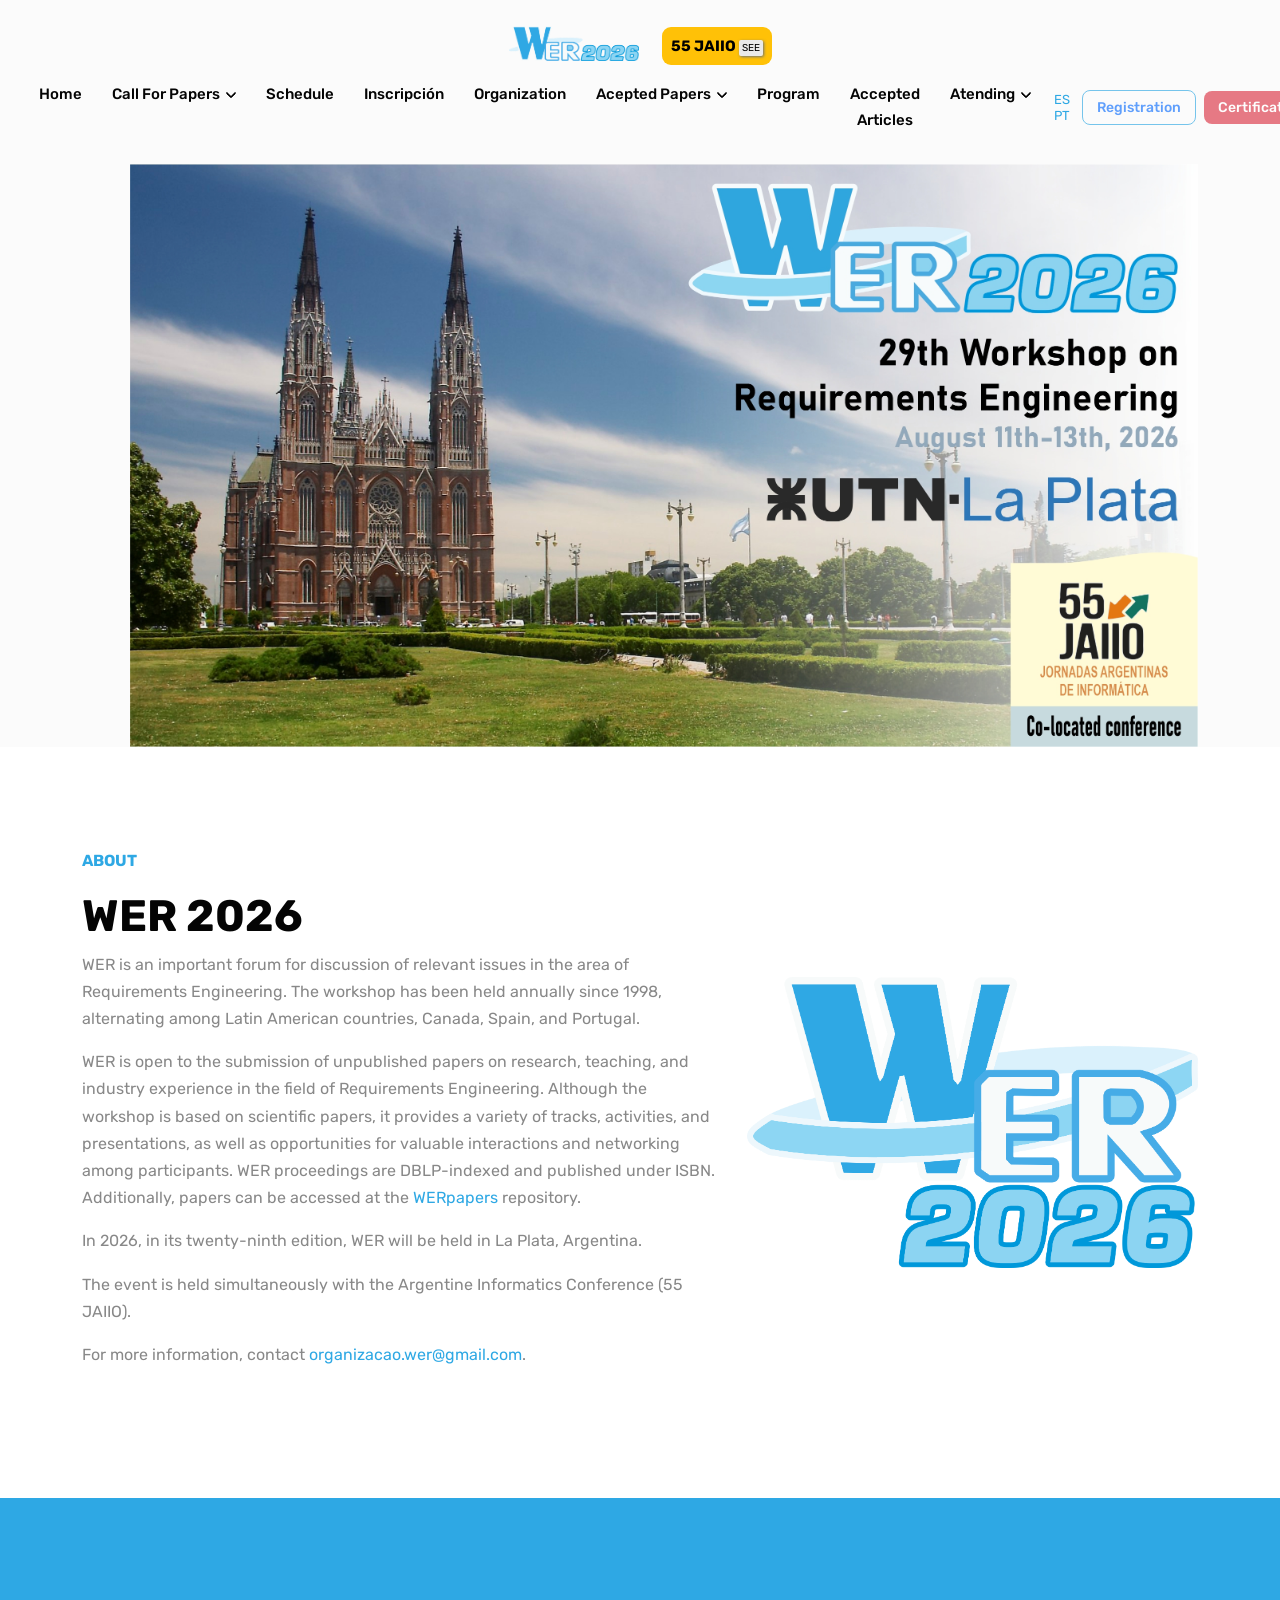
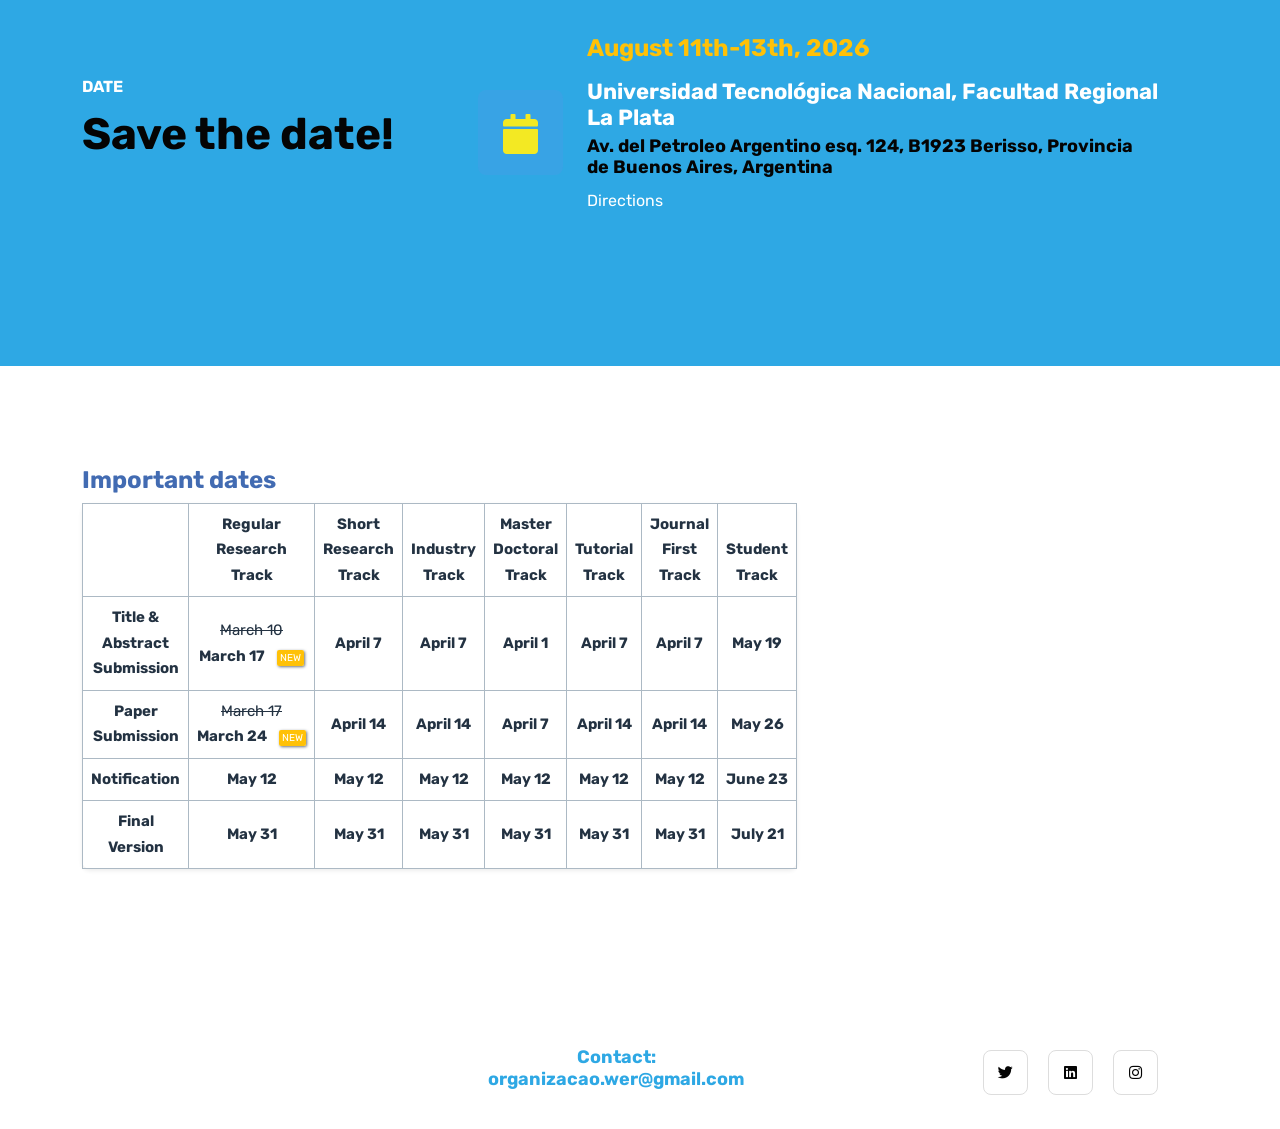
==== en/index.html @ 97e33aa3 "inicial" ====
<!DOCTYPE html>

<html lang="en">

<head>
  <meta charset="utf-8">
  <title>WER 2026 - Home</title>
  <meta name="viewport" content="width=device-width, initial-scale=1, maximum-scale=5">
  <meta name="description" content="Workshop on Requirements Engineering">
  <meta name="author" content="Themefisher">
  <link rel="shortcut icon" href="../images/wer/wer.png" type="image/x-icon">
  <link rel="icon" href="../images/wer/wer.png" type="image/x-icon">
  <meta name="google-site-verification" content="i-1b7eYSiYSvjZGvm-wlaceYNkWP6E6uVuHiqd5Hs4w"/>
  <meta name="google-site-verification" content="ogVzD0Gi9HVSVbUqjswqNiLDRD1t7KJ9L8RUyo-jdO0"/>
  <!-- theme meta -->
  <meta name="theme-name" content="wallet"/>

  <!-- # Google Fonts -->
  <link rel="preconnect" href="https://fonts.googleapis.com">
  <link rel="preconnect" href="https://fonts.gstatic.com" crossorigin>
  <link href="https://fonts.googleapis.com/css2?family=Rubik:wght@400;500;700&display=swap" rel="stylesheet">

  <!-- # CSS Plugins -->
  <link rel="stylesheet" href="../plugins/slick/slick.css">
  <link rel="stylesheet" href="../plugins/font-awesome/fontawesome.min.css">
  <link rel="stylesheet" href="../plugins/font-awesome/brands.css">
  <link rel="stylesheet" href="../plugins/font-awesome/solid.css">

  <!-- # Main Style Sheet -->
  <link rel="stylesheet" href="../css/style.css">

  <script src="https://code.jquery.com/jquery-1.10.2.js"></script>
</head>

<body>
  <!-- Navigation -->
  <header class="navigation bg-tertiary">
    <div id="navbar"></div>

    <script>
      $(function(){
        $('#navbar').load('navbar.html')
      })

      document.getElementById('change-lang').innerHTML = 'Chau'
    </script>
  </header>
  <!-- /Navigation -->


<section class="bg-tertiary position-relative overflow-hidden">
  <div class="container">
    <div class="row align-items-center justify-content-center">
      <!-- <div class="col-lg-4 mb-5 mb-lg-0">
        <div class="block text-center text-lg-start pe-0 pe-xl-5">
          <h1 class="mb-4">Workshop on Requirements Engineering</h1>
        </div>
      </div> -->
      <div class="col-lg-12">
        <div class="ps-lg-5 text-center">
        <img loading="lazy" decoding="async" src="../images/wer/banner-en.jpg" alt="banner image" class="w-120">
        </div>
      </div>
    </div>
  </div>
</section>


<section class="about-section section-sm position-relative overflow-hidden">
  <div class="container">
    <div class="row align-items-center">
      <div class="col-lg-7">
        <div class="section-title">
          <p class="text-primary text-uppercase fw-bold mb-3">About</p>
          <h1>WER 2026</h1>
          <p>WER is an important forum for discussion of relevant issues in the area of Requirements Engineering. The workshop has been held annually since 1998, alternating among Latin American countries, Canada, Spain, and Portugal.</p>

          <p>WER is open to the submission of unpublished papers on research, teaching, and industry experience in the field of Requirements Engineering. Although the workshop is based on scientific papers, it provides a variety of tracks, activities, and presentations, as well as opportunities for valuable interactions and networking among participants. WER proceedings are DBLP-indexed and published under ISBN. Additionally, papers can be accessed at the <a class="text-primary" href="https://werpapers.dimap.ufrn.br/">WERpapers</a> repository.</p>

          <p>In 2026, in its twenty-ninth edition, WER will be held in La Plata, Argentina. </p>
          <p>The event is held simultaneously with the Argentine Informatics Conference (55 JAIIO). </p>
          <p>For more information, contact <a class="text-primary" href="mailto:organizacao.wer@gmail.com">organizacao.wer@gmail.com</a>. </p>
        </div>
      </div>
      <div class="col-lg-5 text-center text-lg-end">
        <img loading="lazy" decoding="async" src="../images/wer/logoWER_conAnio_vertical.png" alt="WER 2026" class="img-fluid">
      </div>
    </div>
  </div>
</section>

<section class="section bg-primary">
  <div class="container ">
    <div class="row align-items-center justify-content-between">
      <div class="col-lg-4">
        <div class="section-title">
          <p class="text-white text-uppercase bs-warning fw-bold mb-2">Date</p>
          <h1 class="bs-pink">Save the date!</h1>
          <div class="content mb-0 mt-3">
          </div>
        </div>
      </div>
      <div class="col-lg-8">
        <div class="difference-of-us-item p-2 rounded mr-1 me-lg-4">
          <div class="d-block d-sm-flex align-items-center m-2">
            <!-- icono calendario -->
            <div class="icon me-4 mb-4 mb-sm-0"> <i class="fas fa-sharp fa-calendar mt-4" style="font-size:40px; color: rgb(243, 233, 35);"></i>
            </div>
            <!-- /icono calendario -->
            <div class="block">
              <h3 class="mb-3 text-warning">August 11th-13th, 2026</h3>
              <h4 class="mb-1 text-white">Universidad Tecnológica Nacional, Facultad Regional La Plata</h4>
              <h5>Av. del Petroleo Argentino esq. 124, B1923 Berisso, Provincia de Buenos Aires, Argentina</h5>
              <p><a class="text-white" href="https://www.frlp.utn.edu.ar/como-llegar" target="_blank">Directions</a></p>
            </div>
          </div>
        </div>
      </div>
    </div>
  </div>
</section>
<section class="about-section section-sm position-relative overflow-hidden">
  <div class="container">
    <div class="row align-items-center justify-content-between">
      <div class="col-lg-7">
        <div class="section-title">
          <h3 class="text-success align-items-center">Important dates</h3>

            <table class="table table-bordered text-center align-middle bg-white text-dark shadow-sm rounded" style="table-layout:auto;">
              <thead id="tabla-head"></thead>
              <tbody id="tabla-body"></tbody>
            </table>

            <script src="../js/generarTablaGenerico.js" defer></script>
          </div>
       </div>
    </div>
  </div>
</section>

<!-- footer -->
  <div id="footer"></div>
    <script>
      $(function(){
        $('#footer').load('footer.html')
      })
    </script>
<!-- footer -->


<!-- # JS Plugins -->
<script src="../plugins/jquery/jquery.min.js"></script>
<script src="../plugins/bootstrap/bootstrap.min.js"></script>
<script src="../plugins/slick/slick.min.js"></script>
<script src="../plugins/scrollmenu/scrollmenu.min.js"></script>

<!-- Main Script -->
<script src="../js/script.js"></script>

</body>

</html>
---- plugins/font-awesome/brands.css ----
@font-face {
  font-family: "Font Awesome 5 Brands";
  font-style: normal;
  font-weight: 400;
  font-display: block;
  src: url(https://cdnjs.cloudflare.com/ajax/libs/font-awesome/5.15.3/webfonts/fa-brands-400.eot);
  src: url(https://cdnjs.cloudflare.com/ajax/libs/font-awesome/5.15.3/webfonts/fa-brands-400.eot?#iefix) format("embedded-opentype"), url(https://cdnjs.cloudflare.com/ajax/libs/font-awesome/5.15.3/webfonts/fa-brands-400.woff2) format("woff2"), url(https://cdnjs.cloudflare.com/ajax/libs/font-awesome/5.15.3/webfonts/fa-brands-400.woff) format("woff"), url(https://cdnjs.cloudflare.com/ajax/libs/font-awesome/5.15.3/webfonts/fa-brands-400.ttf) format("truetype"), url(https://cdnjs.cloudflare.com/ajax/libs/font-awesome/5.15.3/webfonts/fa-brands-400.svg#fontawesome) format("svg")
}

.fab {
  font-family: "Font Awesome 5 Brands";
  font-weight: 400
}
---- plugins/font-awesome/solid.css ----
@font-face {
  font-family: "Font Awesome 5 Free";
  font-style: normal;
  font-weight: 900;
  font-display: block;
  src: url(https://cdnjs.cloudflare.com/ajax/libs/font-awesome/5.15.3/webfonts/fa-solid-900.eot);
  src: url(https://cdnjs.cloudflare.com/ajax/libs/font-awesome/5.15.3/webfonts/fa-solid-900.eot?#iefix) format("embedded-opentype"), url(https://cdnjs.cloudflare.com/ajax/libs/font-awesome/5.15.3/webfonts/fa-solid-900.woff2) format("woff2"), url(https://cdnjs.cloudflare.com/ajax/libs/font-awesome/5.15.3/webfonts/fa-solid-900.woff) format("woff"), url(https://cdnjs.cloudflare.com/ajax/libs/font-awesome/5.15.3/webfonts/fa-solid-900.ttf) format("truetype"), url(https://cdnjs.cloudflare.com/ajax/libs/font-awesome/5.15.3/webfonts/fa-solid-900.svg#fontawesome) format("svg")
}

.fa,
.fas {
  font-family: "Font Awesome 5 Free";
  font-weight: 900
}
---- css/style.css ----
/**
 * WEBSITE: https://themefisher.com
 * TWITTER: https://twitter.com/themefisher
 * FACEBOOK: https://www.facebook.com/themefisher
 * GITHUB: https://github.com/themefisher/
 */

@charset "UTF-8";
/*!
 * Bootstrap v5.0.2 (https://getbootstrap.com/)
 * Copyright 2011-2021 The Bootstrap Authors
 * Copyright 2011-2021 Twitter, Inc.
 * Licensed under MIT (https://github.com/twbs/bootstrap/blob/main/LICENSE)
 */
:root {
  --bs-blue: #0d6efd;
  --bs-indigo: #6610f2;
  --bs-purple: #6f42c1;
  --bs-pink: #d63384;
  --bs-red: #dc3545;
  --bs-orange: #fd7e14;
  --bs-yellow: #ffc107;
  --bs-green: #426bb2;
  --bs-teal: #20c997;
  --bs-cyan: #0dcaf0;
  --bs-white: #fff;
  --bs-gray: #6c757d;
  --bs-gray-dark: #343a40;
  --bs-primary: #0d6efd;
  --bs-secondary: #6c757d;
  --bs-success: #426bb2;
  --bs-info: #0dcaf0;
  --bs-warning: #ffc107;
  --bs-danger: #dc3545;
  --bs-light: #EAEAEA;
  --bs-dark: #233242;
  --bs-font-sans-serif: system-ui, -apple-system, "Segoe UI", Roboto, "Helvetica Neue", Arial, "Noto Sans", "Liberation Sans", sans-serif, "Apple Color Emoji", "Segoe UI Emoji", "Segoe UI Symbol", "Noto Color Emoji";
  --bs-font-monospace: SFMono-Regular, Menlo, Monaco, Consolas, "Liberation Mono", "Courier New", monospace;
  --bs-gradient: linear-gradient(180deg, rgba(255, 255, 255, 0.15), rgba(255, 255, 255, 0));
}

*,
*::before,
*::after {
  box-sizing: border-box;
}

@media (prefers-reduced-motion: no-preference) {
  :root {
    scroll-behavior: smooth;
  }
}
.badge.bg-warning,
.badge.bg-danger{
  color: white;
}
body {
  margin: 0;
  font-family: var(--bs-font-sans-serif);
  font-size: 1rem;
  font-weight: 400;
  line-height: 1.5;
  color: #fff;
  background-color: #fff;
  -webkit-text-size-adjust: 100%;
  -webkit-tap-highlight-color: rgba(0, 0, 0, 0);
}

hr {
  margin: 1rem 0;
  color: inherit;
  background-color: currentColor;
  border: 0;
  opacity: 0.25;
}

hr:not([size]) {
  height: 1px;
}

h6, .h6, h5, .h5, h4, .h4, h3, .h3, h2, .h2, h1, .h1 {
  margin-top: 0;
  margin-bottom: 0.5rem;
  font-weight: 500;
  line-height: 1.2;
}

h1, .h1 {
  font-size: calc(1.375rem + 1.5vw);
}
@media (min-width: 1200px) {
  h1, .h1 {
    font-size: 2.5rem;
  }
}

h2, .h2 {
  font-size: calc(1.325rem + 0.9vw);
}
@media (min-width: 1200px) {
  h2, .h2 {
    font-size: 2rem;
  }
}

h3, .h3 {
  font-size: calc(1.3rem + 0.6vw);
}
@media (min-width: 1200px) {
  h3, .h3 {
    font-size: 1.75rem;
  }
}

h4, .h4 {
  font-size: calc(1.275rem + 0.3vw);
}
@media (min-width: 1200px) {
  h4, .h4 {
    font-size: 1.5rem;
  }
}

h5, .h5 {
  font-size: 1.25rem;
}

h6, .h6 {
  font-size: 1rem;
}

p {
  margin-top: 0;
  margin-bottom: 1rem;
}

abbr[title],
abbr[data-bs-original-title] {
  -webkit-text-decoration: underline dotted;
          text-decoration: underline dotted;
  cursor: help;
  -webkit-text-decoration-skip-ink: none;
          text-decoration-skip-ink: none;
}

address {
  margin-bottom: 1rem;
  font-style: normal;
  line-height: inherit;
}

ol,
ul {
  padding-left: 2rem;
}

ol,
ul,
dl {
  margin-top: 0;
  margin-bottom: 1rem;
}

ol ol,
ul ul,
ol ul,
ul ol {
  margin-bottom: 0;
}

dt {
  font-weight: 700;
}

dd {
  margin-bottom: 0.5rem;
  margin-left: 0;
}

blockquote {
  margin: 0 0 1rem;
}

b,
strong {
  font-weight: bolder;
}

small, .small {
  font-size: 0.875em;
}

mark, .mark {
  padding: 0.2em;
  background-color: #fcf8e3;
}

sub,
sup {
  position: relative;
  font-size: 0.75em;
  line-height: 0;
  vertical-align: baseline;
}

sub {
  bottom: -0.25em;
}

sup {
  top: -0.5em;
}

a {
  color: #0d6efd;
  text-decoration: underline;
}
a:hover {
  color: #0a58ca;
}

a:not([href]):not([class]), a:not([href]):not([class]):hover {
  color: inherit;
  text-decoration: none;
}

pre,
code,
kbd,
samp {
  font-family: var(--bs-font-monospace);
  font-size: 1em;
  direction: ltr /* rtl:ignore */;
  unicode-bidi: bidi-override;
}

pre {
  display: block;
  margin-top: 0;
  margin-bottom: 1rem;
  overflow: auto;
  font-size: 0.875em;
}
pre code {
  font-size: inherit;
  color: inherit;
  word-break: normal;
}

code {
  font-size: 0.875em;
  color: #d63384;
  word-wrap: break-word;
}
a > code {
  color: inherit;
}

kbd {
  padding: 0.2rem 0.4rem;
  font-size: 0.875em;
  color: #fff;
  background-color: #212529;
  border-radius: 0.2rem;
}
kbd kbd {
  padding: 0;
  font-size: 1em;
  font-weight: 700;
}

figure {
  margin: 0 0 1rem;
}

img,
svg {
  vertical-align: middle;
}

table {
  caption-side: bottom;
  border-collapse: collapse;
}

caption {
  padding-top: 0.5rem;
  padding-bottom: 0.5rem;
  color: #6c757d;
  text-align: left;
}

th {
  text-align: inherit;
  text-align: -webkit-match-parent;
}

thead,
tbody,
tfoot,
tr,
td,
th {
  border-color: inherit;
  border-style: solid;
  border-width: 0;
}

label {
  display: inline-block;
}

button {
  border-radius: 0;
}

button:focus:not(:focus-visible) {
  outline: 0;
}

input,
button,
select,
optgroup,
textarea {
  margin: 0;
  font-family: inherit;
  font-size: inherit;
  line-height: inherit;
}

button,
select {
  text-transform: none;
}

[role=button] {
  cursor: pointer;
}

select {
  word-wrap: normal;
}
select:disabled {
  opacity: 1;
}

[list]::-webkit-calendar-picker-indicator {
  display: none;
}

button,
[type=button],
[type=reset],
[type=submit] {
  -webkit-appearance: button;
}
button:not(:disabled),
[type=button]:not(:disabled),
[type=reset]:not(:disabled),
[type=submit]:not(:disabled) {
  cursor: pointer;
}

::-moz-focus-inner {
  padding: 0;
  border-style: none;
}

textarea {
  resize: vertical;
}

fieldset {
  min-width: 0;
  padding: 0;
  margin: 0;
  border: 0;
}

legend {
  float: left;
  width: 100%;
  padding: 0;
  margin-bottom: 0.5rem;
  font-size: calc(1.275rem + 0.3vw);
  line-height: inherit;
}
@media (min-width: 1200px) {
  legend {
    font-size: 1.5rem;
  }
}
legend + * {
  clear: left;
}

::-webkit-datetime-edit-fields-wrapper,
::-webkit-datetime-edit-text,
::-webkit-datetime-edit-minute,
::-webkit-datetime-edit-hour-field,
::-webkit-datetime-edit-day-field,
::-webkit-datetime-edit-month-field,
::-webkit-datetime-edit-year-field {
  padding: 0;
}

::-webkit-inner-spin-button {
  height: auto;
}

[type=search] {
  outline-offset: -2px;
  -webkit-appearance: textfield;
}

/* rtl:raw:
[type="tel"],
[type="url"],
[type="email"],
[type="number"] {
  direction: ltr;
}
*/
::-webkit-search-decoration {
  -webkit-appearance: none;
}

::-webkit-color-swatch-wrapper {
  padding: 0;
}

::-webkit-file-upload-button {
  font: inherit;
}

::file-selector-button {
  font: inherit;
}

::-webkit-file-upload-button {
  font: inherit;
  -webkit-appearance: button;
}

output {
  display: inline-block;
}

iframe {
  border: 0;
}

summary {
  display: list-item;
  cursor: pointer;
}

progress {
  vertical-align: baseline;
}

[hidden] {
  display: none !important;
}

.lead {
  font-size: 1.25rem;
  font-weight: 300;
}

.display-1 {
  font-size: calc(1.625rem + 4.5vw);
  font-weight: 300;
  line-height: 1.2;
}
@media (min-width: 1200px) {
  .display-1 {
    font-size: 5rem;
  }
}

.display-2 {
  font-size: calc(1.575rem + 3.9vw);
  font-weight: 300;
  line-height: 1.2;
}
@media (min-width: 1200px) {
  .display-2 {
    font-size: 4.5rem;
  }
}

.display-3 {
  font-size: calc(1.525rem + 3.3vw);
  font-weight: 300;
  line-height: 1.2;
}
@media (min-width: 1200px) {
  .display-3 {
    font-size: 4rem;
  }
}

.display-4 {
  font-size: calc(1.475rem + 2.7vw);
  font-weight: 300;
  line-height: 1.2;
}
@media (min-width: 1200px) {
  .display-4 {
    font-size: 3.5rem;
  }
}

.display-5 {
  font-size: calc(1.425rem + 2.1vw);
  font-weight: 300;
  line-height: 1.2;
}
@media (min-width: 1200px) {
  .display-5 {
    font-size: 3rem;
  }
}

.display-6 {
  font-size: calc(1.375rem + 1.5vw);
  font-weight: 300;
  line-height: 1.2;
}
@media (min-width: 1200px) {
  .display-6 {
    font-size: 2.5rem;
  }
}

.list-unstyled {
  padding-left: 0;
  list-style: none;
}

.list-inline {
  padding-left: 0;
  list-style: none;
}

.list-inline-item {
  display: inline-block;
}
.list-inline-item:not(:last-child) {
  margin-right: 0.5rem;
}

.initialism {
  font-size: 0.875em;
  text-transform: uppercase;
}

.blockquote {
  margin-bottom: 1rem;
  font-size: 1.25rem;
}
.blockquote > :last-child {
  margin-bottom: 0;
}

.blockquote-footer {
  margin-top: -1rem;
  margin-bottom: 1rem;
  font-size: 0.875em;
  color: #6c757d;
}
.blockquote-footer::before {
  content: "— ";
}

.img-fluid {
  max-width: 100%;
  height: auto;
}

.img-thumbnail {
  padding: 0.25rem;
  background-color: #fff;
  border: 1px solid #dee2e6;
  border-radius: 0.25rem;
  max-width: 100%;
  height: auto;
}

.figure {
  display: inline-block;
}

.figure-img {
  margin-bottom: 0.5rem;
  line-height: 1;
}

.figure-caption {
  font-size: 0.875em;
  color: #6c757d;
}

.container,
.container-fluid,
.container-xxl,
.container-xl,
.container-lg,
.container-md,
.container-sm {
  width: 100%;
  padding-right: var(--bs-gutter-x, 0.75rem);
  padding-left: var(--bs-gutter-x, 0.75rem);
  margin-right: auto;
  margin-left: auto;
}

@media (min-width: 576px) {
  .container-sm, .container {
    max-width: 540px;
  }
}
@media (min-width: 768px) {
  .container-md, .container-sm, .container {
    max-width: 720px;
  }
}
@media (min-width: 992px) {
  .container-lg, .container-md, .container-sm, .container {
    max-width: 960px;
  }
}
@media (min-width: 1200px) {
  .container-xl, .container-lg, .container-md, .container-sm, .container {
    max-width: 1140px;
  }
}
@media (min-width: 1400px) {
  .container-xxl, .container-xl, .container-lg, .container-md, .container-sm, .container {
    max-width: 1320px;
  }
}
.row {
  --bs-gutter-x: 1.5rem;
  --bs-gutter-y: 0;
  display: flex;
  flex-wrap: wrap;
  margin-top: calc(var(--bs-gutter-y) * -1);
  margin-right: calc(var(--bs-gutter-x) * -0.5);
  margin-left: calc(var(--bs-gutter-x) * -0.5);
}
.row > * {
  flex-shrink: 0;
  width: 100%;
  max-width: 100%;
  padding-right: calc(var(--bs-gutter-x) * 0.5);
  padding-left: calc(var(--bs-gutter-x) * 0.5);
  margin-top: var(--bs-gutter-y);
}

.col {
  flex: 1 0 0%;
}

.row-cols-auto > * {
  flex: 0 0 auto;
  width: auto;
}

.row-cols-1 > * {
  flex: 0 0 auto;
  width: 100%;
}

.row-cols-2 > * {
  flex: 0 0 auto;
  width: 50%;
}

.row-cols-3 > * {
  flex: 0 0 auto;
  width: 33.3333333333%;
}

.row-cols-4 > * {
  flex: 0 0 auto;
  width: 25%;
}

.row-cols-5 > * {
  flex: 0 0 auto;
  width: 20%;
}

.row-cols-6 > * {
  flex: 0 0 auto;
  width: 16.6666666667%;
}

@media (min-width: 576px) {
  .col-sm {
    flex: 1 0 0%;
  }
  .row-cols-sm-auto > * {
    flex: 0 0 auto;
    width: auto;
  }
  .row-cols-sm-1 > * {
    flex: 0 0 auto;
    width: 100%;
  }
  .row-cols-sm-2 > * {
    flex: 0 0 auto;
    width: 50%;
  }
  .row-cols-sm-3 > * {
    flex: 0 0 auto;
    width: 33.3333333333%;
  }
  .row-cols-sm-4 > * {
    flex: 0 0 auto;
    width: 25%;
  }
  .row-cols-sm-5 > * {
    flex: 0 0 auto;
    width: 20%;
  }
  .row-cols-sm-6 > * {
    flex: 0 0 auto;
    width: 16.6666666667%;
  }
}
@media (min-width: 768px) {
  .col-md {
    flex: 1 0 0%;
  }
  .row-cols-md-auto > * {
    flex: 0 0 auto;
    width: auto;
  }
  .row-cols-md-1 > * {
    flex: 0 0 auto;
    width: 100%;
  }
  .row-cols-md-2 > * {
    flex: 0 0 auto;
    width: 50%;
  }
  .row-cols-md-3 > * {
    flex: 0 0 auto;
    width: 33.3333333333%;
  }
  .row-cols-md-4 > * {
    flex: 0 0 auto;
    width: 25%;
  }
  .row-cols-md-5 > * {
    flex: 0 0 auto;
    width: 20%;
  }
  .row-cols-md-6 > * {
    flex: 0 0 auto;
    width: 16.6666666667%;
  }
}
@media (min-width: 992px) {
  .col-lg {
    flex: 1 0 0%;
  }
  .row-cols-lg-auto > * {
    flex: 0 0 auto;
    width: auto;
  }
  .row-cols-lg-1 > * {
    flex: 0 0 auto;
    width: 100%;
  }
  .row-cols-lg-2 > * {
    flex: 0 0 auto;
    width: 50%;
  }
  .row-cols-lg-3 > * {
    flex: 0 0 auto;
    width: 33.3333333333%;
  }
  .row-cols-lg-4 > * {
    flex: 0 0 auto;
    width: 25%;
  }
  .row-cols-lg-5 > * {
    flex: 0 0 auto;
    width: 20%;
  }
  .row-cols-lg-6 > * {
    flex: 0 0 auto;
    width: 16.6666666667%;
  }
}
@media (min-width: 1200px) {
  .col-xl {
    flex: 1 0 0%;
  }
  .row-cols-xl-auto > * {
    flex: 0 0 auto;
    width: auto;
  }
  .row-cols-xl-1 > * {
    flex: 0 0 auto;
    width: 100%;
  }
  .row-cols-xl-2 > * {
    flex: 0 0 auto;
    width: 50%;
  }
  .row-cols-xl-3 > * {
    flex: 0 0 auto;
    width: 33.3333333333%;
  }
  .row-cols-xl-4 > * {
    flex: 0 0 auto;
    width: 25%;
  }
  .row-cols-xl-5 > * {
    flex: 0 0 auto;
    width: 20%;
  }
  .row-cols-xl-6 > * {
    flex: 0 0 auto;
    width: 16.6666666667%;
  }
}
@media (min-width: 1400px) {
  .col-xxl {
    flex: 1 0 0%;
  }
  .row-cols-xxl-auto > * {
    flex: 0 0 auto;
    width: auto;
  }
  .row-cols-xxl-1 > * {
    flex: 0 0 auto;
    width: 100%;
  }
  .row-cols-xxl-2 > * {
    flex: 0 0 auto;
    width: 50%;
  }
  .row-cols-xxl-3 > * {
    flex: 0 0 auto;
    width: 33.3333333333%;
  }
  .row-cols-xxl-4 > * {
    flex: 0 0 auto;
    width: 25%;
  }
  .row-cols-xxl-5 > * {
    flex: 0 0 auto;
    width: 20%;
  }
  .row-cols-xxl-6 > * {
    flex: 0 0 auto;
    width: 16.6666666667%;
  }
}
.col-auto {
  flex: 0 0 auto;
  width: auto;
}

.col-1 {
  flex: 0 0 auto;
  width: 8.33333333%;
}

.col-2 {
  flex: 0 0 auto;
  width: 16.66666667%;
}

.col-3 {
  flex: 0 0 auto;
  width: 25%;
}

.col-4 {
  flex: 0 0 auto;
  width: 33.33333333%;
}

.col-5 {
  flex: 0 0 auto;
  width: 41.66666667%;
}

.col-6 {
  flex: 0 0 auto;
  width: 50%;
}

.col-7 {
  flex: 0 0 auto;
  width: 58.33333333%;
}

.col-8 {
  flex: 0 0 auto;
  width: 66.66666667%;
}

.col-9 {
  flex: 0 0 auto;
  width: 75%;
}

.col-10 {
  flex: 0 0 auto;
  width: 83.33333333%;
}

.col-11 {
  flex: 0 0 auto;
  width: 91.66666667%;
}

.col-12 {
  flex: 0 0 auto;
  width: 100%;
}

.offset-1 {
  margin-left: 8.33333333%;
}

.offset-2 {
  margin-left: 16.66666667%;
}

.offset-3 {
  margin-left: 25%;
}

.offset-4 {
  margin-left: 33.33333333%;
}

.offset-5 {
  margin-left: 41.66666667%;
}

.offset-6 {
  margin-left: 50%;
}

.offset-7 {
  margin-left: 58.33333333%;
}

.offset-8 {
  margin-left: 66.66666667%;
}

.offset-9 {
  margin-left: 75%;
}

.offset-10 {
  margin-left: 83.33333333%;
}

.offset-11 {
  margin-left: 91.66666667%;
}

.g-0,
.gx-0 {
  --bs-gutter-x: 0;
}

.g-0,
.gy-0 {
  --bs-gutter-y: 0;
}

.g-1,
.gx-1 {
  --bs-gutter-x: 0.25rem;
}

.g-1,
.gy-1 {
  --bs-gutter-y: 0.25rem;
}

.g-2,
.gx-2 {
  --bs-gutter-x: 0.5rem;
}

.g-2,
.gy-2 {
  --bs-gutter-y: 0.5rem;
}

.g-3,
.gx-3 {
  --bs-gutter-x: 1rem;
}

.g-3,
.gy-3 {
  --bs-gutter-y: 1rem;
}

.g-4,
.gx-4 {
  --bs-gutter-x: 1.5rem;
}

.g-4,
.gy-4 {
  --bs-gutter-y: 1.5rem;
}

.g-5,
.gx-5 {
  --bs-gutter-x: 3rem;
}

.g-5,
.gy-5 {
  --bs-gutter-y: 3rem;
}

@media (min-width: 576px) {
  .col-sm-auto {
    flex: 0 0 auto;
    width: auto;
  }
  .col-sm-1 {
    flex: 0 0 auto;
    width: 8.33333333%;
  }
  .col-sm-2 {
    flex: 0 0 auto;
    width: 16.66666667%;
  }
  .col-sm-3 {
    flex: 0 0 auto;
    width: 25%;
  }
  .col-sm-4 {
    flex: 0 0 auto;
    width: 33.33333333%;
  }
  .col-sm-5 {
    flex: 0 0 auto;
    width: 41.66666667%;
  }
  .col-sm-6 {
    flex: 0 0 auto;
    width: 50%;
  }
  .col-sm-7 {
    flex: 0 0 auto;
    width: 58.33333333%;
  }
  .col-sm-8 {
    flex: 0 0 auto;
    width: 66.66666667%;
  }
  .col-sm-9 {
    flex: 0 0 auto;
    width: 75%;
  }
  .col-sm-10 {
    flex: 0 0 auto;
    width: 83.33333333%;
  }
  .col-sm-11 {
    flex: 0 0 auto;
    width: 91.66666667%;
  }
  .col-sm-12 {
    flex: 0 0 auto;
    width: 100%;
  }
  .offset-sm-0 {
    margin-left: 0;
  }
  .offset-sm-1 {
    margin-left: 8.33333333%;
  }
  .offset-sm-2 {
    margin-left: 16.66666667%;
  }
  .offset-sm-3 {
    margin-left: 25%;
  }
  .offset-sm-4 {
    margin-left: 33.33333333%;
  }
  .offset-sm-5 {
    margin-left: 41.66666667%;
  }
  .offset-sm-6 {
    margin-left: 50%;
  }
  .offset-sm-7 {
    margin-left: 58.33333333%;
  }
  .offset-sm-8 {
    margin-left: 66.66666667%;
  }
  .offset-sm-9 {
    margin-left: 75%;
  }
  .offset-sm-10 {
    margin-left: 83.33333333%;
  }
  .offset-sm-11 {
    margin-left: 91.66666667%;
  }
  .g-sm-0,
.gx-sm-0 {
    --bs-gutter-x: 0;
  }
  .g-sm-0,
.gy-sm-0 {
    --bs-gutter-y: 0;
  }
  .g-sm-1,
.gx-sm-1 {
    --bs-gutter-x: 0.25rem;
  }
  .g-sm-1,
.gy-sm-1 {
    --bs-gutter-y: 0.25rem;
  }
  .g-sm-2,
.gx-sm-2 {
    --bs-gutter-x: 0.5rem;
  }
  .g-sm-2,
.gy-sm-2 {
    --bs-gutter-y: 0.5rem;
  }
  .g-sm-3,
.gx-sm-3 {
    --bs-gutter-x: 1rem;
  }
  .g-sm-3,
.gy-sm-3 {
    --bs-gutter-y: 1rem;
  }
  .g-sm-4,
.gx-sm-4 {
    --bs-gutter-x: 1.5rem;
  }
  .g-sm-4,
.gy-sm-4 {
    --bs-gutter-y: 1.5rem;
  }
  .g-sm-5,
.gx-sm-5 {
    --bs-gutter-x: 3rem;
  }
  .g-sm-5,
.gy-sm-5 {
    --bs-gutter-y: 3rem;
  }
}
@media (min-width: 768px) {
  .col-md-auto {
    flex: 0 0 auto;
    width: auto;
  }
  .col-md-1 {
    flex: 0 0 auto;
    width: 8.33333333%;
  }
  .col-md-2 {
    flex: 0 0 auto;
    width: 16.66666667%;
  }
  .col-md-3 {
    flex: 0 0 auto;
    width: 25%;
  }
  .col-md-4 {
    flex: 0 0 auto;
    width: 33.33333333%;
  }
  .col-md-5 {
    flex: 0 0 auto;
    width: 41.66666667%;
  }
  .col-md-6 {
    flex: 0 0 auto;
    width: 50%;
  }
  .col-md-7 {
    flex: 0 0 auto;
    width: 58.33333333%;
  }
  .col-md-8 {
    flex: 0 0 auto;
    width: 66.66666667%;
  }
  .col-md-9 {
    flex: 0 0 auto;
    width: 75%;
  }
  .col-md-10 {
    flex: 0 0 auto;
    width: 83.33333333%;
  }
  .col-md-11 {
    flex: 0 0 auto;
    width: 91.66666667%;
  }
  .col-md-12 {
    flex: 0 0 auto;
    width: 100%;
  }
  .offset-md-0 {
    margin-left: 0;
  }
  .offset-md-1 {
    margin-left: 8.33333333%;
  }
  .offset-md-2 {
    margin-left: 16.66666667%;
  }
  .offset-md-3 {
    margin-left: 25%;
  }
  .offset-md-4 {
    margin-left: 33.33333333%;
  }
  .offset-md-5 {
    margin-left: 41.66666667%;
  }
  .offset-md-6 {
    margin-left: 50%;
  }
  .offset-md-7 {
    margin-left: 58.33333333%;
  }
  .offset-md-8 {
    margin-left: 66.66666667%;
  }
  .offset-md-9 {
    margin-left: 75%;
  }
  .offset-md-10 {
    margin-left: 83.33333333%;
  }
  .offset-md-11 {
    margin-left: 91.66666667%;
  }
  .g-md-0,
.gx-md-0 {
    --bs-gutter-x: 0;
  }
  .g-md-0,
.gy-md-0 {
    --bs-gutter-y: 0;
  }
  .g-md-1,
.gx-md-1 {
    --bs-gutter-x: 0.25rem;
  }
  .g-md-1,
.gy-md-1 {
    --bs-gutter-y: 0.25rem;
  }
  .g-md-2,
.gx-md-2 {
    --bs-gutter-x: 0.5rem;
  }
  .g-md-2,
.gy-md-2 {
    --bs-gutter-y: 0.5rem;
  }
  .g-md-3,
.gx-md-3 {
    --bs-gutter-x: 1rem;
  }
  .g-md-3,
.gy-md-3 {
    --bs-gutter-y: 1rem;
  }
  .g-md-4,
.gx-md-4 {
    --bs-gutter-x: 1.5rem;
  }
  .g-md-4,
.gy-md-4 {
    --bs-gutter-y: 1.5rem;
  }
  .g-md-5,
.gx-md-5 {
    --bs-gutter-x: 3rem;
  }
  .g-md-5,
.gy-md-5 {
    --bs-gutter-y: 3rem;
  }
}
@media (min-width: 992px) {
  .col-lg-auto {
    flex: 0 0 auto;
    width: auto;
  }
  .col-lg-1 {
    flex: 0 0 auto;
    width: 8.33333333%;
  }
  .col-lg-2 {
    flex: 0 0 auto;
    width: 16.66666667%;
  }
  .col-lg-3 {
    flex: 0 0 auto;
    width: 25%;
  }
  .col-lg-4 {
    flex: 0 0 auto;
    width: 33.33333333%;
  }
  .col-lg-5 {
    flex: 0 0 auto;
    width: 41.66666667%;
  }
  .col-lg-6 {
    flex: 0 0 auto;
    width: 50%;
  }
  .col-lg-7 {
    flex: 0 0 auto;
    width: 58.33333333%;
  }
  .col-lg-8 {
    flex: 0 0 auto;
    width: 66.66666667%;
  }
  .col-lg-9 {
    flex: 0 0 auto;
    width: 75%;
  }
  .col-lg-10 {
    flex: 0 0 auto;
    width: 83.33333333%;
  }
  .col-lg-11 {
    flex: 0 0 auto;
    width: 91.66666667%;
  }
  .col-lg-12 {
    flex: 0 0 auto;
    width: 100%;
  }
  .offset-lg-0 {
    margin-left: 0;
  }
  .offset-lg-1 {
    margin-left: 8.33333333%;
  }
  .offset-lg-2 {
    margin-left: 16.66666667%;
  }
  .offset-lg-3 {
    margin-left: 25%;
  }
  .offset-lg-4 {
    margin-left: 33.33333333%;
  }
  .offset-lg-5 {
    margin-left: 41.66666667%;
  }
  .offset-lg-6 {
    margin-left: 50%;
  }
  .offset-lg-7 {
    margin-left: 58.33333333%;
  }
  .offset-lg-8 {
    margin-left: 66.66666667%;
  }
  .offset-lg-9 {
    margin-left: 75%;
  }
  .offset-lg-10 {
    margin-left: 83.33333333%;
  }
  .offset-lg-11 {
    margin-left: 91.66666667%;
  }
  .g-lg-0,
.gx-lg-0 {
    --bs-gutter-x: 0;
  }
  .g-lg-0,
.gy-lg-0 {
    --bs-gutter-y: 0;
  }
  .g-lg-1,
.gx-lg-1 {
    --bs-gutter-x: 0.25rem;
  }
  .g-lg-1,
.gy-lg-1 {
    --bs-gutter-y: 0.25rem;
  }
  .g-lg-2,
.gx-lg-2 {
    --bs-gutter-x: 0.5rem;
  }
  .g-lg-2,
.gy-lg-2 {
    --bs-gutter-y: 0.5rem;
  }
  .g-lg-3,
.gx-lg-3 {
    --bs-gutter-x: 1rem;
  }
  .g-lg-3,
.gy-lg-3 {
    --bs-gutter-y: 1rem;
  }
  .g-lg-4,
.gx-lg-4 {
    --bs-gutter-x: 1.5rem;
  }
  .g-lg-4,
.gy-lg-4 {
    --bs-gutter-y: 1.5rem;
  }
  .g-lg-5,
.gx-lg-5 {
    --bs-gutter-x: 3rem;
  }
  .g-lg-5,
.gy-lg-5 {
    --bs-gutter-y: 3rem;
  }
}
@media (min-width: 1200px) {
  .col-xl-auto {
    flex: 0 0 auto;
    width: auto;
  }
  .col-xl-1 {
    flex: 0 0 auto;
    width: 8.33333333%;
  }
  .col-xl-2 {
    flex: 0 0 auto;
    width: 16.66666667%;
  }
  .col-xl-3 {
    flex: 0 0 auto;
    width: 25%;
  }
  .col-xl-4 {
    flex: 0 0 auto;
    width: 33.33333333%;
  }
  .col-xl-5 {
    flex: 0 0 auto;
    width: 41.66666667%;
  }
  .col-xl-6 {
    flex: 0 0 auto;
    width: 50%;
  }
  .col-xl-7 {
    flex: 0 0 auto;
    width: 58.33333333%;
  }
  .col-xl-8 {
    flex: 0 0 auto;
    width: 66.66666667%;
  }
  .col-xl-9 {
    flex: 0 0 auto;
    width: 75%;
  }
  .col-xl-10 {
    flex: 0 0 auto;
    width: 83.33333333%;
  }
  .col-xl-11 {
    flex: 0 0 auto;
    width: 91.66666667%;
  }
  .col-xl-12 {
    flex: 0 0 auto;
    width: 100%;
  }
  .offset-xl-0 {
    margin-left: 0;
  }
  .offset-xl-1 {
    margin-left: 8.33333333%;
  }
  .offset-xl-2 {
    margin-left: 16.66666667%;
  }
  .offset-xl-3 {
    margin-left: 25%;
  }
  .offset-xl-4 {
    margin-left: 33.33333333%;
  }
  .offset-xl-5 {
    margin-left: 41.66666667%;
  }
  .offset-xl-6 {
    margin-left: 50%;
  }
  .offset-xl-7 {
    margin-left: 58.33333333%;
  }
  .offset-xl-8 {
    margin-left: 66.66666667%;
  }
  .offset-xl-9 {
    margin-left: 75%;
  }
  .offset-xl-10 {
    margin-left: 83.33333333%;
  }
  .offset-xl-11 {
    margin-left: 91.66666667%;
  }
  .g-xl-0,
.gx-xl-0 {
    --bs-gutter-x: 0;
  }
  .g-xl-0,
.gy-xl-0 {
    --bs-gutter-y: 0;
  }
  .g-xl-1,
.gx-xl-1 {
    --bs-gutter-x: 0.25rem;
  }
  .g-xl-1,
.gy-xl-1 {
    --bs-gutter-y: 0.25rem;
  }
  .g-xl-2,
.gx-xl-2 {
    --bs-gutter-x: 0.5rem;
  }
  .g-xl-2,
.gy-xl-2 {
    --bs-gutter-y: 0.5rem;
  }
  .g-xl-3,
.gx-xl-3 {
    --bs-gutter-x: 1rem;
  }
  .g-xl-3,
.gy-xl-3 {
    --bs-gutter-y: 1rem;
  }
  .g-xl-4,
.gx-xl-4 {
    --bs-gutter-x: 1.5rem;
  }
  .g-xl-4,
.gy-xl-4 {
    --bs-gutter-y: 1.5rem;
  }
  .g-xl-5,
.gx-xl-5 {
    --bs-gutter-x: 3rem;
  }
  .g-xl-5,
.gy-xl-5 {
    --bs-gutter-y: 3rem;
  }
}
@media (min-width: 1400px) {
  .col-xxl-auto {
    flex: 0 0 auto;
    width: auto;
  }
  .col-xxl-1 {
    flex: 0 0 auto;
    width: 8.33333333%;
  }
  .col-xxl-2 {
    flex: 0 0 auto;
    width: 16.66666667%;
  }
  .col-xxl-3 {
    flex: 0 0 auto;
    width: 25%;
  }
  .col-xxl-4 {
    flex: 0 0 auto;
    width: 33.33333333%;
  }
  .col-xxl-5 {
    flex: 0 0 auto;
    width: 41.66666667%;
  }
  .col-xxl-6 {
    flex: 0 0 auto;
    width: 50%;
  }
  .col-xxl-7 {
    flex: 0 0 auto;
    width: 58.33333333%;
  }
  .col-xxl-8 {
    flex: 0 0 auto;
    width: 66.66666667%;
  }
  .col-xxl-9 {
    flex: 0 0 auto;
    width: 75%;
  }
  .col-xxl-10 {
    flex: 0 0 auto;
    width: 83.33333333%;
  }
  .col-xxl-11 {
    flex: 0 0 auto;
    width: 91.66666667%;
  }
  .col-xxl-12 {
    flex: 0 0 auto;
    width: 100%;
  }
  .offset-xxl-0 {
    margin-left: 0;
  }
  .offset-xxl-1 {
    margin-left: 8.33333333%;
  }
  .offset-xxl-2 {
    margin-left: 16.66666667%;
  }
  .offset-xxl-3 {
    margin-left: 25%;
  }
  .offset-xxl-4 {
    margin-left: 33.33333333%;
  }
  .offset-xxl-5 {
    margin-left: 41.66666667%;
  }
  .offset-xxl-6 {
    margin-left: 50%;
  }
  .offset-xxl-7 {
    margin-left: 58.33333333%;
  }
  .offset-xxl-8 {
    margin-left: 66.66666667%;
  }
  .offset-xxl-9 {
    margin-left: 75%;
  }
  .offset-xxl-10 {
    margin-left: 83.33333333%;
  }
  .offset-xxl-11 {
    margin-left: 91.66666667%;
  }
  .g-xxl-0,
.gx-xxl-0 {
    --bs-gutter-x: 0;
  }
  .g-xxl-0,
.gy-xxl-0 {
    --bs-gutter-y: 0;
  }
  .g-xxl-1,
.gx-xxl-1 {
    --bs-gutter-x: 0.25rem;
  }
  .g-xxl-1,
.gy-xxl-1 {
    --bs-gutter-y: 0.25rem;
  }
  .g-xxl-2,
.gx-xxl-2 {
    --bs-gutter-x: 0.5rem;
  }
  .g-xxl-2,
.gy-xxl-2 {
    --bs-gutter-y: 0.5rem;
  }
  .g-xxl-3,
.gx-xxl-3 {
    --bs-gutter-x: 1rem;
  }
  .g-xxl-3,
.gy-xxl-3 {
    --bs-gutter-y: 1rem;
  }
  .g-xxl-4,
.gx-xxl-4 {
    --bs-gutter-x: 1.5rem;
  }
  .g-xxl-4,
.gy-xxl-4 {
    --bs-gutter-y: 1.5rem;
  }
  .g-xxl-5,
.gx-xxl-5 {
    --bs-gutter-x: 3rem;
  }
  .g-xxl-5,
.gy-xxl-5 {
    --bs-gutter-y: 3rem;
  }
}
.table {
  --bs-table-bg: transparent;
  --bs-table-accent-bg: transparent;
  --bs-table-striped-color: #fff;
  --bs-table-striped-bg: rgba(0, 0, 0, 0.05);
  --bs-table-active-color: #fff;
  --bs-table-active-bg: rgba(0, 0, 0, 0.1);
  --bs-table-hover-color: #fff;
  --bs-table-hover-bg: rgba(0, 0, 0, 0.075);
  width: 100%;
  margin-bottom: 1rem;
  color: #fff;
  vertical-align: top;
  border-color: #ACB9C4;
}
.table > :not(caption) > * > * {
  padding: 0.5rem 0.5rem;
  background-color: var(--bs-table-bg);
  border-bottom-width: 1px;
  box-shadow: inset 0 0 0 9999px var(--bs-table-accent-bg);
}
.table > tbody {
  vertical-align: inherit;
}
.table > thead {
  vertical-align: bottom;
}
.table > :not(:last-child) > :last-child > * {
  border-bottom-color: currentColor;
}

.caption-top {
  caption-side: top;
}

.table-sm > :not(caption) > * > * {
  padding: 0.25rem 0.25rem;
}

.table-bordered > :not(caption) > * {
  border-width: 1px 0;
}
.table-bordered > :not(caption) > * > * {
  border-width: 0 1px;
}

.table-borderless > :not(caption) > * > * {
  border-bottom-width: 0;
}

.table-striped > tbody > tr:nth-of-type(odd) {
  --bs-table-accent-bg: var(--bs-table-striped-bg);
  color: var(--bs-table-striped-color);
}

.table-active {
  --bs-table-accent-bg: var(--bs-table-active-bg);
  color: var(--bs-table-active-color);
}

.table-hover > tbody > tr:hover {
  --bs-table-accent-bg: var(--bs-table-hover-bg);
  color: var(--bs-table-hover-color);
}

.table-primary {
  --bs-table-bg: #cfe2ff;
  --bs-table-striped-bg: #c5d7f2;
  --bs-table-striped-color: #000;
  --bs-table-active-bg: #bacbe6;
  --bs-table-active-color: #000;
  --bs-table-hover-bg: #bfd1ec;
  --bs-table-hover-color: #000;
  color: #000;
  border-color: #bacbe6;
}

.table-secondary {
  --bs-table-bg: #e2e3e5;
  --bs-table-striped-bg: #d7d8da;
  --bs-table-striped-color: #000;
  --bs-table-active-bg: #cbccce;
  --bs-table-active-color: #000;
  --bs-table-hover-bg: #d1d2d4;
  --bs-table-hover-color: #000;
  color: #000;
  border-color: #cbccce;
}

.table-success {
  --bs-table-bg: #d1e7dd;
  --bs-table-striped-bg: #c7dbd2;
  --bs-table-striped-color: #000;
  --bs-table-active-bg: #bcd0c7;
  --bs-table-active-color: #000;
  --bs-table-hover-bg: #c1d6cc;
  --bs-table-hover-color: #000;
  color: #000;
  border-color: #bcd0c7;
}

.table-info {
  --bs-table-bg: #cff4fc;
  --bs-table-striped-bg: #c5e8ef;
  --bs-table-striped-color: #000;
  --bs-table-active-bg: #badce3;
  --bs-table-active-color: #000;
  --bs-table-hover-bg: #bfe2e9;
  --bs-table-hover-color: #000;
  color: #000;
  border-color: #badce3;
}

.table-warning {
  --bs-table-bg: #fff3cd;
  --bs-table-striped-bg: #f2e7c3;
  --bs-table-striped-color: #000;
  --bs-table-active-bg: #e6dbb9;
  --bs-table-active-color: #000;
  --bs-table-hover-bg: #ece1be;
  --bs-table-hover-color: #000;
  color: #000;
  border-color: #e6dbb9;
}

.table-danger {
  --bs-table-bg: #f8d7da;
  --bs-table-striped-bg: #eccccf;
  --bs-table-striped-color: #000;
  --bs-table-active-bg: #dfc2c4;
  --bs-table-active-color: #000;
  --bs-table-hover-bg: #e5c7ca;
  --bs-table-hover-color: #000;
  color: #000;
  border-color: #dfc2c4;
}

.table-light {
  --bs-table-bg: #EAEAEA;
  --bs-table-striped-bg: #dedede;
  --bs-table-striped-color: #000;
  --bs-table-active-bg: lightgray;
  --bs-table-active-color: #000;
  --bs-table-hover-bg: #d8d8d8;
  --bs-table-hover-color: #000;
  color: #000;
  border-color: lightgray;
}

.table-dark {
  --bs-table-bg: #233242;
  --bs-table-striped-bg: #2e3c4b;
  --bs-table-striped-color: #fff;
  --bs-table-active-bg: #394755;
  --bs-table-active-color: #fff;
  --bs-table-hover-bg: #344150;
  --bs-table-hover-color: #fff;
  color: #fff;
  border-color: #394755;
}

.table-responsive {
  overflow-x: auto;
  -webkit-overflow-scrolling: touch;
}

@media (max-width: 575.98px) {
  .table-responsive-sm {
    overflow-x: auto;
    -webkit-overflow-scrolling: touch;
  }
}
@media (max-width: 767.98px) {
  .table-responsive-md {
    overflow-x: auto;
    -webkit-overflow-scrolling: touch;
  }
}
@media (max-width: 991.98px) {
  .table-responsive-lg {
    overflow-x: auto;
    -webkit-overflow-scrolling: touch;
  }
}
@media (max-width: 1199.98px) {
  .table-responsive-xl {
    overflow-x: auto;
    -webkit-overflow-scrolling: touch;
  }
}
@media (max-width: 1399.98px) {
  .table-responsive-xxl {
    overflow-x: auto;
    -webkit-overflow-scrolling: touch;
  }
}
.form-label {
  margin-bottom: 0.5rem;
}

.col-form-label {
  padding-top: calc(0.375rem + 1px);
  padding-bottom: calc(0.375rem + 1px);
  margin-bottom: 0;
  font-size: inherit;
  line-height: 1.5;
}

.col-form-label-lg {
  padding-top: calc(0.5rem + 1px);
  padding-bottom: calc(0.5rem + 1px);
  font-size: 1.25rem;
}

.col-form-label-sm {
  padding-top: calc(0.25rem + 1px);
  padding-bottom: calc(0.25rem + 1px);
  font-size: 0.875rem;
}

.form-text {
  margin-top: 0.25rem;
  font-size: 0.875em;
  color: #6c757d;
}

.form-control {
  display: block;
  width: 100%;
  padding: 0.375rem 0.75rem;
  font-size: 1rem;
  font-weight: 400;
  line-height: 1.5;
  color: #fff;
  background-color: #fff;
  background-clip: padding-box;
  border: 1px solid #ced4da;
  -webkit-appearance: none;
     -moz-appearance: none;
          appearance: none;
  border-radius: 0.25rem;
  transition: border-color 0.15s ease-in-out, box-shadow 0.15s ease-in-out;
}
@media (prefers-reduced-motion: reduce) {
  .form-control {
    transition: none;
  }
}
.form-control[type=file] {
  overflow: hidden;
}
.form-control[type=file]:not(:disabled):not([readonly]) {
  cursor: pointer;
}
.form-control:focus {
  color: #fff;
  background-color: #fff;
  border-color: #86b7fe;
  outline: 0;
  box-shadow: 0 0 0 0.25rem rgba(13, 110, 253, 0.25);
}
.form-control::-webkit-date-and-time-value {
  height: 1.5em;
}
.form-control::-moz-placeholder {
  color: #6c757d;
  opacity: 1;
}
.form-control::placeholder {
  color: #6c757d;
  opacity: 1;
}
.form-control:disabled, .form-control[readonly] {
  background-color: #e9ecef;
  opacity: 1;
}
.form-control::-webkit-file-upload-button {
  padding: 0.375rem 0.75rem;
  margin: -0.375rem -0.75rem;
  -webkit-margin-end: 0.75rem;
          margin-inline-end: 0.75rem;
  color: #fff;
  background-color: #e9ecef;
  pointer-events: none;
  border-color: inherit;
  border-style: solid;
  border-width: 0;
  border-inline-end-width: 1px;
  border-radius: 0;
  -webkit-transition: color 0.15s ease-in-out, background-color 0.15s ease-in-out, border-color 0.15s ease-in-out, box-shadow 0.15s ease-in-out;
  transition: color 0.15s ease-in-out, background-color 0.15s ease-in-out, border-color 0.15s ease-in-out, box-shadow 0.15s ease-in-out;
}
.form-control::file-selector-button {
  padding: 0.375rem 0.75rem;
  margin: -0.375rem -0.75rem;
  -webkit-margin-end: 0.75rem;
          margin-inline-end: 0.75rem;
  color: #fff;
  background-color: #e9ecef;
  pointer-events: none;
  border-color: inherit;
  border-style: solid;
  border-width: 0;
  border-inline-end-width: 1px;
  border-radius: 0;
  transition: color 0.15s ease-in-out, background-color 0.15s ease-in-out, border-color 0.15s ease-in-out, box-shadow 0.15s ease-in-out;
}
@media (prefers-reduced-motion: reduce) {
  .form-control::-webkit-file-upload-button {
    -webkit-transition: none;
    transition: none;
  }
  .form-control::file-selector-button {
    transition: none;
  }
}
.form-control:hover:not(:disabled):not([readonly])::-webkit-file-upload-button {
  background-color: #dde0e3;
}
.form-control:hover:not(:disabled):not([readonly])::file-selector-button {
  background-color: #dde0e3;
}
.form-control::-webkit-file-upload-button {
  padding: 0.375rem 0.75rem;
  margin: -0.375rem -0.75rem;
  -webkit-margin-end: 0.75rem;
          margin-inline-end: 0.75rem;
  color: #fff;
  background-color: #e9ecef;
  pointer-events: none;
  border-color: inherit;
  border-style: solid;
  border-width: 0;
  border-inline-end-width: 1px;
  border-radius: 0;
  -webkit-transition: color 0.15s ease-in-out, background-color 0.15s ease-in-out, border-color 0.15s ease-in-out, box-shadow 0.15s ease-in-out;
  transition: color 0.15s ease-in-out, background-color 0.15s ease-in-out, border-color 0.15s ease-in-out, box-shadow 0.15s ease-in-out;
}
@media (prefers-reduced-motion: reduce) {
  .form-control::-webkit-file-upload-button {
    -webkit-transition: none;
    transition: none;
  }
}
.form-control:hover:not(:disabled):not([readonly])::-webkit-file-upload-button {
  background-color: #dde0e3;
}

.form-control-plaintext {
  display: block;
  width: 100%;
  padding: 0.375rem 0;
  margin-bottom: 0;
  line-height: 1.5;
  color: #fff;
  background-color: transparent;
  border: solid transparent;
  border-width: 1px 0;
}
.form-control-plaintext.form-control-sm, .form-control-plaintext.form-control-lg {
  padding-right: 0;
  padding-left: 0;
}

.form-control-sm {
  min-height: calc(1.5em + (0.5rem + 2px));
  padding: 0.25rem 0.5rem;
  font-size: 0.875rem;
  border-radius: 0.2rem;
}
.form-control-sm::-webkit-file-upload-button {
  padding: 0.25rem 0.5rem;
  margin: -0.25rem -0.5rem;
  -webkit-margin-end: 0.5rem;
          margin-inline-end: 0.5rem;
}
.form-control-sm::file-selector-button {
  padding: 0.25rem 0.5rem;
  margin: -0.25rem -0.5rem;
  -webkit-margin-end: 0.5rem;
          margin-inline-end: 0.5rem;
}
.form-control-sm::-webkit-file-upload-button {
  padding: 0.25rem 0.5rem;
  margin: -0.25rem -0.5rem;
  -webkit-margin-end: 0.5rem;
          margin-inline-end: 0.5rem;
}

.form-control-lg {
  min-height: calc(1.5em + (1rem + 2px));
  padding: 0.5rem 1rem;
  font-size: 1.25rem;
  border-radius: 0.3rem;
}
.form-control-lg::-webkit-file-upload-button {
  padding: 0.5rem 1rem;
  margin: -0.5rem -1rem;
  -webkit-margin-end: 1rem;
          margin-inline-end: 1rem;
}
.form-control-lg::file-selector-button {
  padding: 0.5rem 1rem;
  margin: -0.5rem -1rem;
  -webkit-margin-end: 1rem;
          margin-inline-end: 1rem;
}
.form-control-lg::-webkit-file-upload-button {
  padding: 0.5rem 1rem;
  margin: -0.5rem -1rem;
  -webkit-margin-end: 1rem;
          margin-inline-end: 1rem;
}

textarea.form-control {
  min-height: calc(1.5em + (0.75rem + 2px));
}
textarea.form-control-sm {
  min-height: calc(1.5em + (0.5rem + 2px));
}
textarea.form-control-lg {
  min-height: calc(1.5em + (1rem + 2px));
}

.form-control-color {
  max-width: 3rem;
  height: auto;
  padding: 0.375rem;
}
.form-control-color:not(:disabled):not([readonly]) {
  cursor: pointer;
}
.form-control-color::-moz-color-swatch {
  height: 1.5em;
  border-radius: 0.25rem;
}
.form-control-color::-webkit-color-swatch {
  height: 1.5em;
  border-radius: 0.25rem;
}

.form-select {
  display: block;
  width: 100%;
  padding: 0.375rem 2.25rem 0.375rem 0.75rem;
  -moz-padding-start: calc(0.75rem - 3px);
  font-size: 1rem;
  font-weight: 400;
  line-height: 1.5;
  color: #fff;
  background-color: #fff;
  background-image: url("data:image/svg+xml,%3csvg xmlns='http://www.w3.org/2000/svg' viewBox='0 0 16 16'%3e%3cpath fill='none' stroke='%23343a40' stroke-linecap='round' stroke-linejoin='round' stroke-width='2' d='M2 5l6 6 6-6'/%3e%3c/svg%3e");
  background-repeat: no-repeat;
  background-position: right 0.75rem center;
  background-size: 16px 12px;
  border: 1px solid #ced4da;
  border-radius: 0.25rem;
  transition: border-color 0.15s ease-in-out, box-shadow 0.15s ease-in-out;
  -webkit-appearance: none;
     -moz-appearance: none;
          appearance: none;
}
@media (prefers-reduced-motion: reduce) {
  .form-select {
    transition: none;
  }
}
.form-select:focus {
  border-color: #86b7fe;
  outline: 0;
  box-shadow: 0 0 0 0.25rem rgba(13, 110, 253, 0.25);
}
.form-select[multiple], .form-select[size]:not([size="1"]) {
  padding-right: 0.75rem;
  background-image: none;
}
.form-select:disabled {
  background-color: #e9ecef;
}
.form-select:-moz-focusring {
  color: transparent;
  text-shadow: 0 0 0 #fff;
}

.form-select-sm {
  padding-top: 0.25rem;
  padding-bottom: 0.25rem;
  padding-left: 0.5rem;
  font-size: 0.875rem;
}

.form-select-lg {
  padding-top: 0.5rem;
  padding-bottom: 0.5rem;
  padding-left: 1rem;
  font-size: 1.25rem;
}

.form-check {
  display: block;
  min-height: 1.5rem;
  padding-left: 1.5em;
  margin-bottom: 0.125rem;
}
.form-check .form-check-input {
  float: left;
  margin-left: -1.5em;
}

.form-check-input {
  width: 1em;
  height: 1em;
  margin-top: 0.25em;
  vertical-align: top;
  background-color: #fff;
  background-repeat: no-repeat;
  background-position: center;
  background-size: contain;
  border: 1px solid rgba(0, 0, 0, 0.25);
  -webkit-appearance: none;
     -moz-appearance: none;
          appearance: none;
  -webkit-print-color-adjust: exact;
          color-adjust: exact;
}
.form-check-input[type=checkbox] {
  border-radius: 0.25em;
}
.form-check-input[type=radio] {
  border-radius: 50%;
}
.form-check-input:active {
  filter: brightness(90%);
}
.form-check-input:focus {
  border-color: #86b7fe;
  outline: 0;
  box-shadow: 0 0 0 0.25rem rgba(13, 110, 253, 0.25);
}
.form-check-input:checked {
  background-color: #0d6efd;
  border-color: #0d6efd;
}
.form-check-input:checked[type=checkbox] {
  background-image: url("data:image/svg+xml,%3csvg xmlns='http://www.w3.org/2000/svg' viewBox='0 0 20 20'%3e%3cpath fill='none' stroke='%23fff' stroke-linecap='round' stroke-linejoin='round' stroke-width='3' d='M6 10l3 3l6-6'/%3e%3c/svg%3e");
}
.form-check-input:checked[type=radio] {
  background-image: url("data:image/svg+xml,%3csvg xmlns='http://www.w3.org/2000/svg' viewBox='-4 -4 8 8'%3e%3ccircle r='2' fill='%23fff'/%3e%3c/svg%3e");
}
.form-check-input[type=checkbox]:indeterminate {
  background-color: #0d6efd;
  border-color: #0d6efd;
  background-image: url("data:image/svg+xml,%3csvg xmlns='http://www.w3.org/2000/svg' viewBox='0 0 20 20'%3e%3cpath fill='none' stroke='%23fff' stroke-linecap='round' stroke-linejoin='round' stroke-width='3' d='M6 10h8'/%3e%3c/svg%3e");
}
.form-check-input:disabled {
  pointer-events: none;
  filter: none;
  opacity: 0.5;
}
.form-check-input[disabled] ~ .form-check-label, .form-check-input:disabled ~ .form-check-label {
  opacity: 0.5;
}

.form-switch {
  padding-left: 2.5em;
}
.form-switch .form-check-input {
  width: 2em;
  margin-left: -2.5em;
  background-image: url("data:image/svg+xml,%3csvg xmlns='http://www.w3.org/2000/svg' viewBox='-4 -4 8 8'%3e%3ccircle r='3' fill='rgba%280, 0, 0, 0.25%29'/%3e%3c/svg%3e");
  background-position: left center;
  border-radius: 2em;
  transition: background-position 0.15s ease-in-out;
}
@media (prefers-reduced-motion: reduce) {
  .form-switch .form-check-input {
    transition: none;
  }
}
.form-switch .form-check-input:focus {
  background-image: url("data:image/svg+xml,%3csvg xmlns='http://www.w3.org/2000/svg' viewBox='-4 -4 8 8'%3e%3ccircle r='3' fill='%2386b7fe'/%3e%3c/svg%3e");
}
.form-switch .form-check-input:checked {
  background-position: right center;
  background-image: url("data:image/svg+xml,%3csvg xmlns='http://www.w3.org/2000/svg' viewBox='-4 -4 8 8'%3e%3ccircle r='3' fill='%23fff'/%3e%3c/svg%3e");
}

.form-check-inline {
  display: inline-block;
  margin-right: 1rem;
}

.btn-check {
  position: absolute;
  clip: rect(0, 0, 0, 0);
  pointer-events: none;
}
.btn-check[disabled] + .btn, .btn-check:disabled + .btn {
  pointer-events: none;
  filter: none;
  opacity: 0.65;
}

.form-range {
  width: 100%;
  height: 1.5rem;
  padding: 0;
  background-color: transparent;
  -webkit-appearance: none;
     -moz-appearance: none;
          appearance: none;
}
.form-range:focus {
  outline: 0;
}
.form-range:focus::-webkit-slider-thumb {
  box-shadow: 0 0 0 1px #fff, 0 0 0 0.25rem rgba(13, 110, 253, 0.25);
}
.form-range:focus::-moz-range-thumb {
  box-shadow: 0 0 0 1px #fff, 0 0 0 0.25rem rgba(13, 110, 253, 0.25);
}
.form-range::-moz-focus-outer {
  border: 0;
}
.form-range::-webkit-slider-thumb {
  width: 1rem;
  height: 1rem;
  margin-top: -0.25rem;
  background-color: #0d6efd;
  border: 0;
  border-radius: 1rem;
  -webkit-transition: background-color 0.15s ease-in-out, border-color 0.15s ease-in-out, box-shadow 0.15s ease-in-out;
  transition: background-color 0.15s ease-in-out, border-color 0.15s ease-in-out, box-shadow 0.15s ease-in-out;
  -webkit-appearance: none;
          appearance: none;
}
@media (prefers-reduced-motion: reduce) {
  .form-range::-webkit-slider-thumb {
    -webkit-transition: none;
    transition: none;
  }
}
.form-range::-webkit-slider-thumb:active {
  background-color: #b6d4fe;
}
.form-range::-webkit-slider-runnable-track {
  width: 100%;
  height: 0.5rem;
  color: transparent;
  cursor: pointer;
  background-color: #dee2e6;
  border-color: transparent;
  border-radius: 1rem;
}
.form-range::-moz-range-thumb {
  width: 1rem;
  height: 1rem;
  background-color: #0d6efd;
  border: 0;
  border-radius: 1rem;
  -moz-transition: background-color 0.15s ease-in-out, border-color 0.15s ease-in-out, box-shadow 0.15s ease-in-out;
  transition: background-color 0.15s ease-in-out, border-color 0.15s ease-in-out, box-shadow 0.15s ease-in-out;
  -moz-appearance: none;
       appearance: none;
}
@media (prefers-reduced-motion: reduce) {
  .form-range::-moz-range-thumb {
    -moz-transition: none;
    transition: none;
  }
}
.form-range::-moz-range-thumb:active {
  background-color: #b6d4fe;
}
.form-range::-moz-range-track {
  width: 100%;
  height: 0.5rem;
  color: transparent;
  cursor: pointer;
  background-color: #dee2e6;
  border-color: transparent;
  border-radius: 1rem;
}
.form-range:disabled {
  pointer-events: none;
}
.form-range:disabled::-webkit-slider-thumb {
  background-color: #adb5bd;
}
.form-range:disabled::-moz-range-thumb {
  background-color: #adb5bd;
}

.form-floating {
  position: relative;
}
.form-floating > .form-control,
.form-floating > .form-select {
  height: calc(3.5rem + 2px);
  line-height: 1.25;
}
.form-floating > label {
  position: absolute;
  top: 0;
  left: 0;
  height: 100%;
  padding: 1rem 0.75rem;
  pointer-events: none;
  border: 1px solid transparent;
  transform-origin: 0 0;
  transition: opacity 0.1s ease-in-out, transform 0.1s ease-in-out;
}
@media (prefers-reduced-motion: reduce) {
  .form-floating > label {
    transition: none;
  }
}
.form-floating > .form-control {
  padding: 1rem 0.75rem;
}
.form-floating > .form-control::-moz-placeholder {
  color: transparent;
}
.form-floating > .form-control::placeholder {
  color: transparent;
}
.form-floating > .form-control:not(:-moz-placeholder-shown) {
  padding-top: 1.625rem;
  padding-bottom: 0.625rem;
}
.form-floating > .form-control:focus, .form-floating > .form-control:not(:placeholder-shown) {
  padding-top: 1.625rem;
  padding-bottom: 0.625rem;
}
.form-floating > .form-control:-webkit-autofill {
  padding-top: 1.625rem;
  padding-bottom: 0.625rem;
}
.form-floating > .form-select {
  padding-top: 1.625rem;
  padding-bottom: 0.625rem;
}
.form-floating > .form-control:not(:-moz-placeholder-shown) ~ label {
  opacity: 0.65;
  transform: scale(0.85) translateY(-0.5rem) translateX(0.15rem);
}
.form-floating > .form-control:focus ~ label,
.form-floating > .form-control:not(:placeholder-shown) ~ label,
.form-floating > .form-select ~ label {
  opacity: 0.65;
  transform: scale(0.85) translateY(-0.5rem) translateX(0.15rem);
}
.form-floating > .form-control:-webkit-autofill ~ label {
  opacity: 0.65;
  transform: scale(0.85) translateY(-0.5rem) translateX(0.15rem);
}

.input-group {
  position: relative;
  display: flex;
  flex-wrap: wrap;
  align-items: stretch;
  width: 100%;
}
.input-group > .form-control,
.input-group > .form-select {
  position: relative;
  flex: 1 1 auto;
  width: 1%;
  min-width: 0;
}
.input-group > .form-control:focus,
.input-group > .form-select:focus {
  z-index: 3;
}
.input-group .btn {
  position: relative;
  z-index: 2;
}
.input-group .btn:focus {
  z-index: 3;
}

.input-group-text {
  display: flex;
  align-items: center;
  padding: 0.375rem 0.75rem;
  font-size: 1rem;
  font-weight: 400;
  line-height: 1.5;
  color: #fff;
  text-align: center;
  white-space: nowrap;
  background-color: #e9ecef;
  border: 1px solid #ced4da;
  border-radius: 0.25rem;
}

.input-group-lg > .form-control,
.input-group-lg > .form-select,
.input-group-lg > .input-group-text,
.input-group-lg > .btn {
  padding: 0.5rem 1rem;
  font-size: 1.25rem;
  border-radius: 0.3rem;
}

.input-group-sm > .form-control,
.input-group-sm > .form-select,
.input-group-sm > .input-group-text,
.input-group-sm > .btn {
  padding: 0.25rem 0.5rem;
  font-size: 0.875rem;
  border-radius: 0.2rem;
}

.input-group-lg > .form-select,
.input-group-sm > .form-select {
  padding-right: 3rem;
}

.input-group:not(.has-validation) > :not(:last-child):not(.dropdown-toggle):not(.dropdown-menu),
.input-group:not(.has-validation) > .dropdown-toggle:nth-last-child(n+3) {
  border-top-right-radius: 0;
  border-bottom-right-radius: 0;
}
.input-group.has-validation > :nth-last-child(n+3):not(.dropdown-toggle):not(.dropdown-menu),
.input-group.has-validation > .dropdown-toggle:nth-last-child(n+4) {
  border-top-right-radius: 0;
  border-bottom-right-radius: 0;
}
.input-group > :not(:first-child):not(.dropdown-menu):not(.valid-tooltip):not(.valid-feedback):not(.invalid-tooltip):not(.invalid-feedback) {
  margin-left: -1px;
  border-top-left-radius: 0;
  border-bottom-left-radius: 0;
}

.valid-feedback {
  display: none;
  width: 100%;
  margin-top: 0.25rem;
  font-size: 0.875em;
  color: #426bb2;
}

.valid-tooltip {
  position: absolute;
  top: 100%;
  z-index: 5;
  display: none;
  max-width: 100%;
  padding: 0.25rem 0.5rem;
  margin-top: 0.1rem;
  font-size: 0.875rem;
  color: #fff;
  background-color: rgba(25, 135, 84, 0.9);
  border-radius: 0.25rem;
}

.was-validated :valid ~ .valid-feedback,
.was-validated :valid ~ .valid-tooltip,
.is-valid ~ .valid-feedback,
.is-valid ~ .valid-tooltip {
  display: block;
}

.was-validated .form-control:valid, .form-control.is-valid {
  border-color: #426bb2;
  padding-right: calc(1.5em + 0.75rem);
  background-image: url("data:image/svg+xml,%3csvg xmlns='http://www.w3.org/2000/svg' viewBox='0 0 8 8'%3e%3cpath fill='%23198754' d='M2.3 6.73L.6 4.53c-.4-1.04.46-1.4 1.1-.8l1.1 1.4 3.4-3.8c.6-.63 1.6-.27 1.2.7l-4 4.6c-.43.5-.8.4-1.1.1z'/%3e%3c/svg%3e");
  background-repeat: no-repeat;
  background-position: right calc(0.375em + 0.1875rem) center;
  background-size: calc(0.75em + 0.375rem) calc(0.75em + 0.375rem);
}
.was-validated .form-control:valid:focus, .form-control.is-valid:focus {
  border-color: #426bb2;
  box-shadow: 0 0 0 0.25rem rgba(25, 135, 84, 0.25);
}

.was-validated textarea.form-control:valid, textarea.form-control.is-valid {
  padding-right: calc(1.5em + 0.75rem);
  background-position: top calc(0.375em + 0.1875rem) right calc(0.375em + 0.1875rem);
}

.was-validated .form-select:valid, .form-select.is-valid {
  border-color: #426bb2;
}
.was-validated .form-select:valid:not([multiple]):not([size]), .was-validated .form-select:valid:not([multiple])[size="1"], .form-select.is-valid:not([multiple]):not([size]), .form-select.is-valid:not([multiple])[size="1"] {
  padding-right: 4.125rem;
  background-image: url("data:image/svg+xml,%3csvg xmlns='http://www.w3.org/2000/svg' viewBox='0 0 16 16'%3e%3cpath fill='none' stroke='%23343a40' stroke-linecap='round' stroke-linejoin='round' stroke-width='2' d='M2 5l6 6 6-6'/%3e%3c/svg%3e"), url("data:image/svg+xml,%3csvg xmlns='http://www.w3.org/2000/svg' viewBox='0 0 8 8'%3e%3cpath fill='%23198754' d='M2.3 6.73L.6 4.53c-.4-1.04.46-1.4 1.1-.8l1.1 1.4 3.4-3.8c.6-.63 1.6-.27 1.2.7l-4 4.6c-.43.5-.8.4-1.1.1z'/%3e%3c/svg%3e");
  background-position: right 0.75rem center, center right 2.25rem;
  background-size: 16px 12px, calc(0.75em + 0.375rem) calc(0.75em + 0.375rem);
}
.was-validated .form-select:valid:focus, .form-select.is-valid:focus {
  border-color: #426bb2;
  box-shadow: 0 0 0 0.25rem rgba(25, 135, 84, 0.25);
}

.was-validated .form-check-input:valid, .form-check-input.is-valid {
  border-color: #426bb2;
}
.was-validated .form-check-input:valid:checked, .form-check-input.is-valid:checked {
  background-color: #426bb2;
}
.was-validated .form-check-input:valid:focus, .form-check-input.is-valid:focus {
  box-shadow: 0 0 0 0.25rem rgba(25, 135, 84, 0.25);
}
.was-validated .form-check-input:valid ~ .form-check-label, .form-check-input.is-valid ~ .form-check-label {
  color: #426bb2;
}

.form-check-inline .form-check-input ~ .valid-feedback {
  margin-left: 0.5em;
}

.was-validated .input-group .form-control:valid, .input-group .form-control.is-valid,
.was-validated .input-group .form-select:valid,
.input-group .form-select.is-valid {
  z-index: 1;
}
.was-validated .input-group .form-control:valid:focus, .input-group .form-control.is-valid:focus,
.was-validated .input-group .form-select:valid:focus,
.input-group .form-select.is-valid:focus {
  z-index: 3;
}

.invalid-feedback {
  display: none;
  width: 100%;
  margin-top: 0.25rem;
  font-size: 0.875em;
  color: #dc3545;
}

.invalid-tooltip {
  position: absolute;
  top: 100%;
  z-index: 5;
  display: none;
  max-width: 100%;
  padding: 0.25rem 0.5rem;
  margin-top: 0.1rem;
  font-size: 0.875rem;
  color: #fff;
  background-color: rgba(220, 53, 69, 0.9);
  border-radius: 0.25rem;
}

.was-validated :invalid ~ .invalid-feedback,
.was-validated :invalid ~ .invalid-tooltip,
.is-invalid ~ .invalid-feedback,
.is-invalid ~ .invalid-tooltip {
  display: block;
}

.was-validated .form-control:invalid, .form-control.is-invalid {
  border-color: #dc3545;
  padding-right: calc(1.5em + 0.75rem);
  background-image: url("data:image/svg+xml,%3csvg xmlns='http://www.w3.org/2000/svg' viewBox='0 0 12 12' width='12' height='12' fill='none' stroke='%23dc3545'%3e%3ccircle cx='6' cy='6' r='4.5'/%3e%3cpath stroke-linejoin='round' d='M5.8 3.6h.4L6 6.5z'/%3e%3ccircle cx='6' cy='8.2' r='.6' fill='%23dc3545' stroke='none'/%3e%3c/svg%3e");
  background-repeat: no-repeat;
  background-position: right calc(0.375em + 0.1875rem) center;
  background-size: calc(0.75em + 0.375rem) calc(0.75em + 0.375rem);
}
.was-validated .form-control:invalid:focus, .form-control.is-invalid:focus {
  border-color: #dc3545;
  box-shadow: 0 0 0 0.25rem rgba(220, 53, 69, 0.25);
}

.was-validated textarea.form-control:invalid, textarea.form-control.is-invalid {
  padding-right: calc(1.5em + 0.75rem);
  background-position: top calc(0.375em + 0.1875rem) right calc(0.375em + 0.1875rem);
}

.was-validated .form-select:invalid, .form-select.is-invalid {
  border-color: #dc3545;
}
.was-validated .form-select:invalid:not([multiple]):not([size]), .was-validated .form-select:invalid:not([multiple])[size="1"], .form-select.is-invalid:not([multiple]):not([size]), .form-select.is-invalid:not([multiple])[size="1"] {
  padding-right: 4.125rem;
  background-image: url("data:image/svg+xml,%3csvg xmlns='http://www.w3.org/2000/svg' viewBox='0 0 16 16'%3e%3cpath fill='none' stroke='%23343a40' stroke-linecap='round' stroke-linejoin='round' stroke-width='2' d='M2 5l6 6 6-6'/%3e%3c/svg%3e"), url("data:image/svg+xml,%3csvg xmlns='http://www.w3.org/2000/svg' viewBox='0 0 12 12' width='12' height='12' fill='none' stroke='%23dc3545'%3e%3ccircle cx='6' cy='6' r='4.5'/%3e%3cpath stroke-linejoin='round' d='M5.8 3.6h.4L6 6.5z'/%3e%3ccircle cx='6' cy='8.2' r='.6' fill='%23dc3545' stroke='none'/%3e%3c/svg%3e");
  background-position: right 0.75rem center, center right 2.25rem;
  background-size: 16px 12px, calc(0.75em + 0.375rem) calc(0.75em + 0.375rem);
}
.was-validated .form-select:invalid:focus, .form-select.is-invalid:focus {
  border-color: #dc3545;
  box-shadow: 0 0 0 0.25rem rgba(220, 53, 69, 0.25);
}

.was-validated .form-check-input:invalid, .form-check-input.is-invalid {
  border-color: #dc3545;
}
.was-validated .form-check-input:invalid:checked, .form-check-input.is-invalid:checked {
  background-color: #dc3545;
}
.was-validated .form-check-input:invalid:focus, .form-check-input.is-invalid:focus {
  box-shadow: 0 0 0 0.25rem rgba(220, 53, 69, 0.25);
}
.was-validated .form-check-input:invalid ~ .form-check-label, .form-check-input.is-invalid ~ .form-check-label {
  color: #dc3545;
}

.form-check-inline .form-check-input ~ .invalid-feedback {
  margin-left: 0.5em;
}

.was-validated .input-group .form-control:invalid, .input-group .form-control.is-invalid,
.was-validated .input-group .form-select:invalid,
.input-group .form-select.is-invalid {
  z-index: 2;
}
.was-validated .input-group .form-control:invalid:focus, .input-group .form-control.is-invalid:focus,
.was-validated .input-group .form-select:invalid:focus,
.input-group .form-select.is-invalid:focus {
  z-index: 3;
}

.btn {
  display: inline-block;
  font-weight: 400;
  line-height: 1.5;
  color: #fff;
  text-align: center;
  text-decoration: none;
  vertical-align: middle;
  cursor: pointer;
  -webkit-user-select: none;
     -moz-user-select: none;
          user-select: none;
  background-color: transparent;
  border: 1px solid transparent;
  padding: 0.375rem 0.75rem;
  font-size: 1rem;
  border-radius: 0.25rem;
  transition: color 0.15s ease-in-out, background-color 0.15s ease-in-out, border-color 0.15s ease-in-out, box-shadow 0.15s ease-in-out;
}
@media (prefers-reduced-motion: reduce) {
  .btn {
    transition: none;
  }
}
.btn:hover {
  color: #fff;
}
.btn-check:focus + .btn, .btn:focus {
  outline: 0;
  box-shadow: 0 0 0 0.25rem rgba(13, 110, 253, 0.25);
}
.btn:disabled, .btn.disabled, fieldset:disabled .btn {
  pointer-events: none;
  opacity: 0.65;
}

.btn-primary {
  color: #fff;
  background-color: #2EA8E4;
  border-color: #2EA8E4;
}
.btn-primary:hover {
  color: #fff;
  background-color: #0b5ed7;
  border-color: #0a58ca;
}
.btn-check:focus + .btn-primary, .btn-primary:focus {
  color: #fff;
  background-color: #0b5ed7;
  border-color: #0a58ca;
  box-shadow: 0 0 0 0.25rem rgba(49, 132, 253, 0.5);
}
.btn-check:checked + .btn-primary, .btn-check:active + .btn-primary, .btn-primary:active, .btn-primary.active, .show > .btn-primary.dropdown-toggle {
  color: #fff;
  background-color: #0a58ca;
  border-color: #0a53be;
}
.btn-check:checked + .btn-primary:focus, .btn-check:active + .btn-primary:focus, .btn-primary:active:focus, .btn-primary.active:focus, .show > .btn-primary.dropdown-toggle:focus {
  box-shadow: 0 0 0 0.25rem rgba(49, 132, 253, 0.5);
}
.btn-primary:disabled, .btn-primary.disabled {
  color: #fff;
  background-color: #0d6efd;
  border-color: #0d6efd;
}

.btn-secondary {
  color: #fff;
  background-color: #6c757d;
  border-color: #6c757d;
}
.btn-secondary:hover {
  color: #fff;
  background-color: #5c636a;
  border-color: #565e64;
}
.btn-check:focus + .btn-secondary, .btn-secondary:focus {
  color: #fff;
  background-color: #5c636a;
  border-color: #565e64;
  box-shadow: 0 0 0 0.25rem rgba(130, 138, 145, 0.5);
}
.btn-check:checked + .btn-secondary, .btn-check:active + .btn-secondary, .btn-secondary:active, .btn-secondary.active, .show > .btn-secondary.dropdown-toggle {
  color: #fff;
  background-color: #565e64;
  border-color: #51585e;
}
.btn-check:checked + .btn-secondary:focus, .btn-check:active + .btn-secondary:focus, .btn-secondary:active:focus, .btn-secondary.active:focus, .show > .btn-secondary.dropdown-toggle:focus {
  box-shadow: 0 0 0 0.25rem rgba(130, 138, 145, 0.5);
}
.btn-secondary:disabled, .btn-secondary.disabled {
  color: #fff;
  background-color: #6c757d;
  border-color: #6c757d;
}

.btn-success {
  color: #fff;
  background-color: #426bb2;
  border-color: #426bb2;
}
.btn-success:hover {
  color: #fff;
  background-color: #157347;
  border-color: #146c43;
}
.btn-check:focus + .btn-success, .btn-success:focus {
  color: #fff;
  background-color: #157347;
  border-color: #146c43;
  box-shadow: 0 0 0 0.25rem rgba(60, 153, 110, 0.5);
}
.btn-check:checked + .btn-success, .btn-check:active + .btn-success, .btn-success:active, .btn-success.active, .show > .btn-success.dropdown-toggle {
  color: #fff;
  background-color: #146c43;
  border-color: #13653f;
}
.btn-check:checked + .btn-success:focus, .btn-check:active + .btn-success:focus, .btn-success:active:focus, .btn-success.active:focus, .show > .btn-success.dropdown-toggle:focus {
  box-shadow: 0 0 0 0.25rem rgba(60, 153, 110, 0.5);
}
.btn-success:disabled, .btn-success.disabled {
  color: #fff;
  background-color: #426bb2;
  border-color: #426bb2;
}

.btn-info {
  color: #000;
  background-color: #0dcaf0;
  border-color: #0dcaf0;
}
.btn-info:hover {
  color: #000;
  background-color: #31d2f2;
  border-color: #25cff2;
}
.btn-check:focus + .btn-info, .btn-info:focus {
  color: #000;
  background-color: #31d2f2;
  border-color: #25cff2;
  box-shadow: 0 0 0 0.25rem rgba(11, 172, 204, 0.5);
}
.btn-check:checked + .btn-info, .btn-check:active + .btn-info, .btn-info:active, .btn-info.active, .show > .btn-info.dropdown-toggle {
  color: #000;
  background-color: #3dd5f3;
  border-color: #25cff2;
}
.btn-check:checked + .btn-info:focus, .btn-check:active + .btn-info:focus, .btn-info:active:focus, .btn-info.active:focus, .show > .btn-info.dropdown-toggle:focus {
  box-shadow: 0 0 0 0.25rem rgba(11, 172, 204, 0.5);
}
.btn-info:disabled, .btn-info.disabled {
  color: #000;
  background-color: #0dcaf0;
  border-color: #0dcaf0;
}

.btn-warning {
  color: #000;
  background-color: #ffc107;
  border-color: #ffc107;
}
.btn-warning:hover {
  color: #000;
  background-color: #ffca2c;
  border-color: #ffc720;
}
.btn-check:focus + .btn-warning, .btn-warning:focus {
  color: #000;
  background-color: #ffca2c;
  border-color: #ffc720;
  box-shadow: 0 0 0 0.25rem rgba(217, 164, 6, 0.5);
}
.btn-check:checked + .btn-warning, .btn-check:active + .btn-warning, .btn-warning:active, .btn-warning.active, .show > .btn-warning.dropdown-toggle {
  color: #000;
  background-color: #ffcd39;
  border-color: #ffc720;
}
.btn-check:checked + .btn-warning:focus, .btn-check:active + .btn-warning:focus, .btn-warning:active:focus, .btn-warning.active:focus, .show > .btn-warning.dropdown-toggle:focus {
  box-shadow: 0 0 0 0.25rem rgba(217, 164, 6, 0.5);
}
.btn-warning:disabled, .btn-warning.disabled {
  color: #000;
  background-color: #ffc107;
  border-color: #ffc107;
}

.btn-danger {
  color: #fff;
  background-color: #dc3545;
  border-color: #dc3545;
}
.btn-danger:hover {
  color: #fff;
  background-color: #bb2d3b;
  border-color: #b02a37;
}
.btn-check:focus + .btn-danger, .btn-danger:focus {
  color: #fff;
  background-color: #bb2d3b;
  border-color: #b02a37;
  box-shadow: 0 0 0 0.25rem rgba(225, 83, 97, 0.5);
}
.btn-check:checked + .btn-danger, .btn-check:active + .btn-danger, .btn-danger:active, .btn-danger.active, .show > .btn-danger.dropdown-toggle {
  color: #fff;
  background-color: #b02a37;
  border-color: #a52834;
}
.btn-check:checked + .btn-danger:focus, .btn-check:active + .btn-danger:focus, .btn-danger:active:focus, .btn-danger.active:focus, .show > .btn-danger.dropdown-toggle:focus {
  box-shadow: 0 0 0 0.25rem rgba(225, 83, 97, 0.5);
}
.btn-danger:disabled, .btn-danger.disabled {
  color: #fff;
  background-color: #dc3545;
  border-color: #dc3545;
}

.btn-light {
  color: #000;
  background-color: #EAEAEA;
  border-color: #EAEAEA;
}
.btn-light:hover {
  color: #000;
  background-color: #ededed;
  border-color: #ececec;
}
.btn-check:focus + .btn-light, .btn-light:focus {
  color: #000;
  background-color: #ededed;
  border-color: #ececec;
  box-shadow: 0 0 0 0.25rem rgba(199, 199, 199, 0.5);
}
.btn-check:checked + .btn-light, .btn-check:active + .btn-light, .btn-light:active, .btn-light.active, .show > .btn-light.dropdown-toggle {
  color: #000;
  background-color: #eeeeee;
  border-color: #ececec;
}
.btn-check:checked + .btn-light:focus, .btn-check:active + .btn-light:focus, .btn-light:active:focus, .btn-light.active:focus, .show > .btn-light.dropdown-toggle:focus {
  box-shadow: 0 0 0 0.25rem rgba(199, 199, 199, 0.5);
}
.btn-light:disabled, .btn-light.disabled {
  color: #000;
  background-color: #EAEAEA;
  border-color: #EAEAEA;
}

.btn-dark {
  color: #fff;
  background-color: #233242;
  border-color: #233242;
}
.btn-dark:hover {
  color: #fff;
  background-color: #1e2b38;
  border-color: #1c2835;
}
.btn-check:focus + .btn-dark, .btn-dark:focus {
  color: #fff;
  background-color: #1e2b38;
  border-color: #1c2835;
  box-shadow: 0 0 0 0.25rem rgba(68, 81, 94, 0.5);
}
.btn-check:checked + .btn-dark, .btn-check:active + .btn-dark, .btn-dark:active, .btn-dark.active, .show > .btn-dark.dropdown-toggle {
  color: #fff;
  background-color: #1c2835;
  border-color: #1a2632;
}
.btn-check:checked + .btn-dark:focus, .btn-check:active + .btn-dark:focus, .btn-dark:active:focus, .btn-dark.active:focus, .show > .btn-dark.dropdown-toggle:focus {
  box-shadow: 0 0 0 0.25rem rgba(68, 81, 94, 0.5);
}
.btn-dark:disabled, .btn-dark.disabled {
  color: #fff;
  background-color: #233242;
  border-color: #233242;
}

.btn-outline-primary {
  color: #0d6efd;
  border-color: #0d6efd;
}
.btn-outline-primary:hover {
  color: #fff;
  background-color: #0d6efd;
  border-color: #0d6efd;
}
.btn-check:focus + .btn-outline-primary, .btn-outline-primary:focus {
  box-shadow: 0 0 0 0.25rem rgba(13, 110, 253, 0.5);
}
.btn-check:checked + .btn-outline-primary, .btn-check:active + .btn-outline-primary, .btn-outline-primary:active, .btn-outline-primary.active, .btn-outline-primary.dropdown-toggle.show {
  color: #fff;
  background-color: #0d6efd;
  border-color: #0d6efd;
}
.btn-check:checked + .btn-outline-primary:focus, .btn-check:active + .btn-outline-primary:focus, .btn-outline-primary:active:focus, .btn-outline-primary.active:focus, .btn-outline-primary.dropdown-toggle.show:focus {
  box-shadow: 0 0 0 0.25rem rgba(13, 110, 253, 0.5);
}
.btn-outline-primary:disabled, .btn-outline-primary.disabled {
  color: #0d6efd;
  background-color: transparent;
}

.btn-outline-secondary {
  color: #6c757d;
  border-color: #6c757d;
}
.btn-outline-secondary:hover {
  color: #fff;
  background-color: #6c757d;
  border-color: #6c757d;
}
.btn-check:focus + .btn-outline-secondary, .btn-outline-secondary:focus {
  box-shadow: 0 0 0 0.25rem rgba(108, 117, 125, 0.5);
}
.btn-check:checked + .btn-outline-secondary, .btn-check:active + .btn-outline-secondary, .btn-outline-secondary:active, .btn-outline-secondary.active, .btn-outline-secondary.dropdown-toggle.show {
  color: #fff;
  background-color: #6c757d;
  border-color: #6c757d;
}
.btn-check:checked + .btn-outline-secondary:focus, .btn-check:active + .btn-outline-secondary:focus, .btn-outline-secondary:active:focus, .btn-outline-secondary.active:focus, .btn-outline-secondary.dropdown-toggle.show:focus {
  box-shadow: 0 0 0 0.25rem rgba(108, 117, 125, 0.5);
}
.btn-outline-secondary:disabled, .btn-outline-secondary.disabled {
  color: #6c757d;
  background-color: transparent;
}

.btn-outline-success {
  color: #426bb2;
  border-color: #426bb2;
}
.btn-outline-success:hover {
  color: #fff;
  background-color: #426bb2;
  border-color: #426bb2;
}
.btn-check:focus + .btn-outline-success, .btn-outline-success:focus {
  box-shadow: 0 0 0 0.25rem rgba(25, 135, 84, 0.5);
}
.btn-check:checked + .btn-outline-success, .btn-check:active + .btn-outline-success, .btn-outline-success:active, .btn-outline-success.active, .btn-outline-success.dropdown-toggle.show {
  color: #fff;
  background-color: #426bb2;
  border-color: #426bb2;
}
.btn-check:checked + .btn-outline-success:focus, .btn-check:active + .btn-outline-success:focus, .btn-outline-success:active:focus, .btn-outline-success.active:focus, .btn-outline-success.dropdown-toggle.show:focus {
  box-shadow: 0 0 0 0.25rem rgba(25, 135, 84, 0.5);
}
.btn-outline-success:disabled, .btn-outline-success.disabled {
  color: #426bb2;
  background-color: transparent;
}

.btn-outline-info {
  color: #0dcaf0;
  border-color: #0dcaf0;
}
.btn-outline-info:hover {
  color: #000;
  background-color: #0dcaf0;
  border-color: #0dcaf0;
}
.btn-check:focus + .btn-outline-info, .btn-outline-info:focus {
  box-shadow: 0 0 0 0.25rem rgba(13, 202, 240, 0.5);
}
.btn-check:checked + .btn-outline-info, .btn-check:active + .btn-outline-info, .btn-outline-info:active, .btn-outline-info.active, .btn-outline-info.dropdown-toggle.show {
  color: #000;
  background-color: #0dcaf0;
  border-color: #0dcaf0;
}
.btn-check:checked + .btn-outline-info:focus, .btn-check:active + .btn-outline-info:focus, .btn-outline-info:active:focus, .btn-outline-info.active:focus, .btn-outline-info.dropdown-toggle.show:focus {
  box-shadow: 0 0 0 0.25rem rgba(13, 202, 240, 0.5);
}
.btn-outline-info:disabled, .btn-outline-info.disabled {
  color: #0dcaf0;
  background-color: transparent;
}

.btn-outline-warning {
  color: #ffc107;
  border-color: #ffc107;
}
.btn-outline-warning:hover {
  color: #000;
  background-color: #ffc107;
  border-color: #ffc107;
}
.btn-check:focus + .btn-outline-warning, .btn-outline-warning:focus {
  box-shadow: 0 0 0 0.25rem rgba(255, 193, 7, 0.5);
}
.btn-check:checked + .btn-outline-warning, .btn-check:active + .btn-outline-warning, .btn-outline-warning:active, .btn-outline-warning.active, .btn-outline-warning.dropdown-toggle.show {
  color: #000;
  background-color: #ffc107;
  border-color: #ffc107;
}
.btn-check:checked + .btn-outline-warning:focus, .btn-check:active + .btn-outline-warning:focus, .btn-outline-warning:active:focus, .btn-outline-warning.active:focus, .btn-outline-warning.dropdown-toggle.show:focus {
  box-shadow: 0 0 0 0.25rem rgba(255, 193, 7, 0.5);
}
.btn-outline-warning:disabled, .btn-outline-warning.disabled {
  color: #ffc107;
  background-color: transparent;
}

.btn-outline-danger {
  color: #dc3545;
  border-color: #dc3545;
}
.btn-outline-danger:hover {
  color: #fff;
  background-color: #dc3545;
  border-color: #dc3545;
}
.btn-check:focus + .btn-outline-danger, .btn-outline-danger:focus {
  box-shadow: 0 0 0 0.25rem rgba(220, 53, 69, 0.5);
}
.btn-check:checked + .btn-outline-danger, .btn-check:active + .btn-outline-danger, .btn-outline-danger:active, .btn-outline-danger.active, .btn-outline-danger.dropdown-toggle.show {
  color: #fff;
  background-color: #dc3545;
  border-color: #dc3545;
}
.btn-check:checked + .btn-outline-danger:focus, .btn-check:active + .btn-outline-danger:focus, .btn-outline-danger:active:focus, .btn-outline-danger.active:focus, .btn-outline-danger.dropdown-toggle.show:focus {
  box-shadow: 0 0 0 0.25rem rgba(220, 53, 69, 0.5);
}
.btn-outline-danger:disabled, .btn-outline-danger.disabled {
  color: #dc3545;
  background-color: transparent;
}

.btn-outline-light {
  color: #EAEAEA;
  border-color: #EAEAEA;
}
.btn-outline-light:hover {
  color: #000;
  background-color: #EAEAEA;
  border-color: #EAEAEA;
}
.btn-check:focus + .btn-outline-light, .btn-outline-light:focus {
  box-shadow: 0 0 0 0.25rem rgba(234, 234, 234, 0.5);
}
.btn-check:checked + .btn-outline-light, .btn-check:active + .btn-outline-light, .btn-outline-light:active, .btn-outline-light.active, .btn-outline-light.dropdown-toggle.show {
  color: #000;
  background-color: #EAEAEA;
  border-color: #EAEAEA;
}
.btn-check:checked + .btn-outline-light:focus, .btn-check:active + .btn-outline-light:focus, .btn-outline-light:active:focus, .btn-outline-light.active:focus, .btn-outline-light.dropdown-toggle.show:focus {
  box-shadow: 0 0 0 0.25rem rgba(234, 234, 234, 0.5);
}
.btn-outline-light:disabled, .btn-outline-light.disabled {
  color: #EAEAEA;
  background-color: transparent;
}

.btn-outline-dark {
  color: #233242;
  border-color: #233242;
}
.btn-outline-dark:hover {
  color: #fff;
  background-color: #233242;
  border-color: #233242;
}
.btn-check:focus + .btn-outline-dark, .btn-outline-dark:focus {
  box-shadow: 0 0 0 0.25rem rgba(35, 50, 66, 0.5);
}
.btn-check:checked + .btn-outline-dark, .btn-check:active + .btn-outline-dark, .btn-outline-dark:active, .btn-outline-dark.active, .btn-outline-dark.dropdown-toggle.show {
  color: #fff;
  background-color: #233242;
  border-color: #233242;
}
.btn-check:checked + .btn-outline-dark:focus, .btn-check:active + .btn-outline-dark:focus, .btn-outline-dark:active:focus, .btn-outline-dark.active:focus, .btn-outline-dark.dropdown-toggle.show:focus {
  box-shadow: 0 0 0 0.25rem rgba(35, 50, 66, 0.5);
}
.btn-outline-dark:disabled, .btn-outline-dark.disabled {
  color: #233242;
  background-color: transparent;
}

.btn-link {
  font-weight: 400;
  color: #0d6efd;
  text-decoration: underline;
}
.btn-link:hover {
  color: #0a58ca;
}
.btn-link:disabled, .btn-link.disabled {
  color: #6c757d;
}

.btn-lg {
  padding: 0.5rem 1rem;
  font-size: 1.25rem;
  border-radius: 0.3rem;
}

.btn-sm {
  padding: 0.25rem 0.5rem;
  font-size: 0.875rem;
  border-radius: 0.2rem;
}

.fade {
  transition: opacity 0.15s linear;
}
@media (prefers-reduced-motion: reduce) {
  .fade {
    transition: none;
  }
}
.fade:not(.show) {
  opacity: 0;
}

.collapse:not(.show) {
  display: none;
}

.collapsing {
  height: 0;
  overflow: hidden;
  transition: height 0.35s ease;
}
@media (prefers-reduced-motion: reduce) {
  .collapsing {
    transition: none;
  }
}

.dropup,
.dropend,
.dropdown,
.dropstart {
  position: relative;
}

.dropdown-toggle {
  white-space: nowrap;
}
.dropdown-toggle::after {
  display: inline-block;
  margin-left: 0.255em;
  vertical-align: 0.255em;
  content: "";
  border-top: 0.3em solid;
  border-right: 0.3em solid transparent;
  border-bottom: 0;
  border-left: 0.3em solid transparent;
}
.dropdown-toggle:empty::after {
  margin-left: 0;
}

.dropdown-menu {
  position: absolute;
  z-index: 1000;
  display: none;
  min-width: 10rem;
  padding: 0.5rem 0;
  margin: 0;
  font-size: 1rem;
  color: #fff;
  text-align: left;
  list-style: none;
  background-color: #fff;
  background-clip: padding-box;
  border: 1px solid rgba(0, 0, 0, 0.15);
  border-radius: 0.25rem;
}
.dropdown-menu[data-bs-popper] {
  top: 100%;
  left: 0;
  margin-top: 0.125rem;
}

.dropdown-menu-start {
  --bs-position: start;
}
.dropdown-menu-start[data-bs-popper] {
  right: auto;
  left: 0;
}

.dropdown-menu-end {
  --bs-position: end;
}
.dropdown-menu-end[data-bs-popper] {
  right: 0;
  left: auto;
}

@media (min-width: 576px) {
  .dropdown-menu-sm-start {
    --bs-position: start;
  }
  .dropdown-menu-sm-start[data-bs-popper] {
    right: auto;
    left: 0;
  }
  .dropdown-menu-sm-end {
    --bs-position: end;
  }
  .dropdown-menu-sm-end[data-bs-popper] {
    right: 0;
    left: auto;
  }
}
@media (min-width: 768px) {
  .dropdown-menu-md-start {
    --bs-position: start;
  }
  .dropdown-menu-md-start[data-bs-popper] {
    right: auto;
    left: 0;
  }
  .dropdown-menu-md-end {
    --bs-position: end;
  }
  .dropdown-menu-md-end[data-bs-popper] {
    right: 0;
    left: auto;
  }
}
@media (min-width: 992px) {
  .dropdown-menu-lg-start {
    --bs-position: start;
  }
  .dropdown-menu-lg-start[data-bs-popper] {
    right: auto;
    left: 0;
  }
  .dropdown-menu-lg-end {
    --bs-position: end;
  }
  .dropdown-menu-lg-end[data-bs-popper] {
    right: 0;
    left: auto;
  }
}
@media (min-width: 1200px) {
  .dropdown-menu-xl-start {
    --bs-position: start;
  }
  .dropdown-menu-xl-start[data-bs-popper] {
    right: auto;
    left: 0;
  }
  .dropdown-menu-xl-end {
    --bs-position: end;
  }
  .dropdown-menu-xl-end[data-bs-popper] {
    right: 0;
    left: auto;
  }
}
@media (min-width: 1400px) {
  .dropdown-menu-xxl-start {
    --bs-position: start;
  }
  .dropdown-menu-xxl-start[data-bs-popper] {
    right: auto;
    left: 0;
  }
  .dropdown-menu-xxl-end {
    --bs-position: end;
  }
  .dropdown-menu-xxl-end[data-bs-popper] {
    right: 0;
    left: auto;
  }
}
.dropup .dropdown-menu[data-bs-popper] {
  top: auto;
  bottom: 100%;
  margin-top: 0;
  margin-bottom: 0.125rem;
}
.dropup .dropdown-toggle::after {
  display: inline-block;
  margin-left: 0.255em;
  vertical-align: 0.255em;
  content: "";
  border-top: 0;
  border-right: 0.3em solid transparent;
  border-bottom: 0.3em solid;
  border-left: 0.3em solid transparent;
}
.dropup .dropdown-toggle:empty::after {
  margin-left: 0;
}

.dropend .dropdown-menu[data-bs-popper] {
  top: 0;
  right: auto;
  left: 100%;
  margin-top: 0;
  margin-left: 0.125rem;
}
.dropend .dropdown-toggle::after {
  display: inline-block;
  margin-left: 0.255em;
  vertical-align: 0.255em;
  content: "";
  border-top: 0.3em solid transparent;
  border-right: 0;
  border-bottom: 0.3em solid transparent;
  border-left: 0.3em solid;
}
.dropend .dropdown-toggle:empty::after {
  margin-left: 0;
}
.dropend .dropdown-toggle::after {
  vertical-align: 0;
}

.dropstart .dropdown-menu[data-bs-popper] {
  top: 0;
  right: 100%;
  left: auto;
  margin-top: 0;
  margin-right: 0.125rem;
}
.dropstart .dropdown-toggle::after {
  display: inline-block;
  margin-left: 0.255em;
  vertical-align: 0.255em;
  content: "";
}
.dropstart .dropdown-toggle::after {
  display: none;
}
.dropstart .dropdown-toggle::before {
  display: inline-block;
  margin-right: 0.255em;
  vertical-align: 0.255em;
  content: "";
  border-top: 0.3em solid transparent;
  border-right: 0.3em solid;
  border-bottom: 0.3em solid transparent;
}
.dropstart .dropdown-toggle:empty::after {
  margin-left: 0;
}
.dropstart .dropdown-toggle::before {
  vertical-align: 0;
}

.dropdown-divider {
  height: 0;
  margin: 0.5rem 0;
  overflow: hidden;
  border-top: 1px solid rgba(0, 0, 0, 0.15);
}

.dropdown-item {
  display: block;
  width: 100%;
  padding: 0.25rem 1rem;
  clear: both;
  font-weight: 400;
  color: #212529;
  text-align: inherit;
  text-decoration: none;
  white-space: nowrap;
  background-color: transparent;
  border: 0;
}
.dropdown-item:hover, .dropdown-item:focus {
  color: #1e2125;
  background-color: #e9ecef;
}
.dropdown-item.active, .dropdown-item:active {
  color: #fff;
  text-decoration: none;
  background-color: #0d6efd;
}
.dropdown-item.disabled, .dropdown-item:disabled {
  color: #adb5bd;
  pointer-events: none;
  background-color: transparent;
}

.dropdown-menu.show {
  display: block;
}

.dropdown-header {
  display: block;
  padding: 0.5rem 1rem;
  margin-bottom: 0;
  font-size: 0.875rem;
  color: #6c757d;
  white-space: nowrap;
}

.dropdown-item-text {
  display: block;
  padding: 0.25rem 1rem;
  color: #212529;
}

.dropdown-menu-dark {
  color: #dee2e6;
  background-color: #343a40;
  border-color: rgba(0, 0, 0, 0.15);
}
.dropdown-menu-dark .dropdown-item {
  color: #dee2e6;
}
.dropdown-menu-dark .dropdown-item:hover, .dropdown-menu-dark .dropdown-item:focus {
  color: #fff;
  background-color: rgba(255, 255, 255, 0.15);
}
.dropdown-menu-dark .dropdown-item.active, .dropdown-menu-dark .dropdown-item:active {
  color: #fff;
  background-color: #0d6efd;
}
.dropdown-menu-dark .dropdown-item.disabled, .dropdown-menu-dark .dropdown-item:disabled {
  color: #adb5bd;
}
.dropdown-menu-dark .dropdown-divider {
  border-color: rgba(0, 0, 0, 0.15);
}
.dropdown-menu-dark .dropdown-item-text {
  color: #dee2e6;
}
.dropdown-menu-dark .dropdown-header {
  color: #adb5bd;
}

.nav {
  display: flex;
  flex-wrap: wrap;
  padding-left: 0;
  margin-bottom: 0;
  list-style: none;
}

.nav-link {
  display: block;
  padding: 0.5rem 1rem;
  color: #0d6efd;
  text-decoration: none;
  transition: color 0.15s ease-in-out, background-color 0.15s ease-in-out, border-color 0.15s ease-in-out;
}
@media (prefers-reduced-motion: reduce) {
  .nav-link {
    transition: none;
  }
}
.nav-link:hover, .nav-link:focus {
  color: #0a58ca;
}
.nav-link.disabled {
  color: #6c757d;
  pointer-events: none;
  cursor: default;
}

.nav-tabs {
  border-bottom: 1px solid #dee2e6;
}
.nav-tabs .nav-link {
  margin-bottom: -1px;
  background: none;
  border: 1px solid transparent;
  border-top-left-radius: 0.25rem;
  border-top-right-radius: 0.25rem;
}
.nav-tabs .nav-link:hover, .nav-tabs .nav-link:focus {
  border-color: #e9ecef #e9ecef #dee2e6;
  isolation: isolate;
}
.nav-tabs .nav-link.disabled {
  color: #6c757d;
  background-color: transparent;
  border-color: transparent;
}
.nav-tabs .nav-link.active,
.nav-tabs .nav-item.show .nav-link {
  color: #495057;
  background-color: #fff;
  border-color: #dee2e6 #dee2e6 #fff;
}
.nav-tabs .dropdown-menu {
  margin-top: -1px;
  border-top-left-radius: 0;
  border-top-right-radius: 0;
}

.nav-pills .nav-link {
  background: none;
  border: 0;
  border-radius: 0.25rem;
}
.nav-pills .nav-link.active,
.nav-pills .show > .nav-link {
  color: #fff;
  background-color: #0d6efd;
}

.nav-fill > .nav-link,
.nav-fill .nav-item {
  flex: 1 1 auto;
  text-align: center;
}

.nav-justified > .nav-link,
.nav-justified .nav-item {
  flex-basis: 0;
  flex-grow: 1;
  text-align: center;
}

.nav-fill .nav-item .nav-link,
.nav-justified .nav-item .nav-link {
  width: 100%;
}

.tab-content > .tab-pane {
  display: none;
}
.tab-content > .active {
  display: block;
}

.navbar {
  position: relative;
  display: flex;
  flex-wrap: wrap;
  align-items: center;
  justify-content: space-between;
  padding-top: 0.5rem;
  padding-bottom: 0.5rem;
}
.navbar > .container,
.navbar > .container-fluid,
.navbar > .container-sm,
.navbar > .container-md,
.navbar > .container-lg,
.navbar > .container-xl,
.navbar > .container-xxl {
  display: flex;
  flex-wrap: inherit;
  align-items: center;
  justify-content: space-between;
}
.navbar-brand {
  padding-top: 0.3125rem;
  padding-bottom: 0.3125rem;
  margin-right: 1rem;
  font-size: 1.25rem;
  text-decoration: none;
  white-space: nowrap;
}
.navbar-nav {
  display: flex;
  flex-direction: column;
  padding-left: 0;
  margin-bottom: 0;
  list-style: none;
}
.navbar-nav .nav-link {
  padding-right: 0;
  padding-left: 0;
}
.navbar-nav .dropdown-menu {
  position: static;
}

.navbar-text {
  padding-top: 0.5rem;
  padding-bottom: 0.5rem;
}

.navbar-collapse {
  flex-basis: 100%;
  flex-grow: 1;
  align-items: center;
}

.navbar-toggler {
  padding: 0.25rem 0.75rem;
  font-size: 1.25rem;
  line-height: 1;
  background-color: transparent;
  border: 1px solid transparent;
  border-radius: 0.25rem;
  transition: box-shadow 0.15s ease-in-out;
}
@media (prefers-reduced-motion: reduce) {
  .navbar-toggler {
    transition: none;
  }
}
.navbar-toggler:hover {
  text-decoration: none;
}
.navbar-toggler:focus {
  text-decoration: none;
  outline: 0;
  box-shadow: 0 0 0 0.25rem;
}

.navbar-toggler-icon {
  display: inline-block;
  width: 1.5em;
  height: 1.5em;
  vertical-align: middle;
  background-repeat: no-repeat;
  background-position: center;
  background-size: 100%;
}

.navbar-nav-scroll {
  max-height: var(--bs-scroll-height, 75vh);
  overflow-y: auto;
}

@media (min-width: 576px) {
  .navbar-expand-sm {
    flex-wrap: nowrap;
    justify-content: flex-start;
  }
  .navbar-expand-sm .navbar-nav {
    flex-direction: row;
  }
  .navbar-expand-sm .navbar-nav .dropdown-menu {
    position: absolute;
  }
  .navbar-expand-sm .navbar-nav .nav-link {
    padding-right: 0.5rem;
    padding-left: 0.5rem;
  }
  .navbar-expand-sm .navbar-nav-scroll {
    overflow: visible;
  }
  .navbar-expand-sm .navbar-collapse {
    display: flex !important;
    flex-basis: auto;
  }
  .navbar-expand-sm .navbar-toggler {
    display: none;
  }
}
@media (min-width: 768px) {
  .navbar-expand-md {
    flex-wrap: nowrap;
    justify-content: flex-start;
  }
  .navbar-expand-md .navbar-nav {
    flex-direction: row;
  }
  .navbar-expand-md .navbar-nav .dropdown-menu {
    position: absolute;
  }
  .navbar-expand-md .navbar-nav .nav-link {
    padding-right: 0.5rem;
    padding-left: 0.5rem;
  }
  .navbar-expand-md .navbar-nav-scroll {
    overflow: visible;
  }
  .navbar-expand-md .navbar-collapse {
    display: flex !important;
    flex-basis: auto;
  }
  .navbar-expand-md .navbar-toggler {
    display: none;
  }
}
@media (min-width: 992px) {
  .navbar-expand-lg {
    flex-wrap: nowrap;
    justify-content: flex-start;
  }
  .navbar-expand-lg .navbar-nav {
    flex-direction: row;
  }
  .navbar-expand-lg .navbar-nav .dropdown-menu {
    position: absolute;
  }
  .navbar-expand-lg .navbar-nav .nav-link {
    padding-right: 0.5rem;
    padding-left: 0.5rem;
  }
  .navbar-expand-lg .navbar-nav-scroll {
    overflow: visible;
  }
  .navbar-expand-lg .navbar-collapse {
    display: flex !important;
    flex-basis: auto;
  }
  .navbar-expand-lg .navbar-toggler {
    display: none;
  }
}
@media (min-width: 1200px) {
  .navbar-expand-xl {
    flex-wrap: nowrap;
    justify-content: flex-start;
  }
  .navbar-expand-xl .navbar-nav {
    flex-direction: row;
  }
  .navbar-expand-xl .navbar-nav .dropdown-menu {
    position: absolute;
  }
  .navbar-expand-xl .navbar-nav .nav-link {
    padding-right: 0.5rem;
    padding-left: 0.5rem;
  }
  .navbar-expand-xl .navbar-nav-scroll {
    overflow: visible;
  }
  .navbar-expand-xl .navbar-collapse {
    display: flex !important;
    flex-basis: auto;
  }
  .navbar-expand-xl .navbar-toggler {
    display: none;
  }
}
@media (min-width: 1400px) {
  .navbar-expand-xxl {
    flex-wrap: nowrap;
    justify-content: flex-start;
  }
  .navbar-expand-xxl .navbar-nav {
    flex-direction: row;
  }
  .navbar-expand-xxl .navbar-nav .dropdown-menu {
    position: absolute;
  }
  .navbar-expand-xxl .navbar-nav .nav-link {
    padding-right: 0.5rem;
    padding-left: 0.5rem;
  }
  .navbar-expand-xxl .navbar-nav-scroll {
    overflow: visible;
  }
  .navbar-expand-xxl .navbar-collapse {
    display: flex !important;
    flex-basis: auto;
  }
  .navbar-expand-xxl .navbar-toggler {
    display: none;
  }
}
.navbar-expand {
  flex-wrap: nowrap;
  justify-content: flex-start;
}
.navbar-expand .navbar-nav {
  flex-direction: row;
}
.navbar-expand .navbar-nav .dropdown-menu {
  position: absolute;
}
.navbar-expand .navbar-nav .nav-link {
  padding-right: 0.5rem;
  padding-left: 0.5rem;
}
.navbar-expand .navbar-nav-scroll {
  overflow: visible;
}
.navbar-expand .navbar-collapse {
  display: flex !important;
  flex-basis: auto;
}
.navbar-expand .navbar-toggler {
  display: none;
}

.navbar-light .navbar-brand {
  color: rgba(0, 0, 0, 0.9);
}
.navbar-light .navbar-brand:hover, .navbar-light .navbar-brand:focus {
  color: rgba(0, 0, 0, 0.9);
}
.navbar-light .navbar-nav .nav-link {
  color: rgba(0, 0, 0, 0.55);
}
.navbar-light .navbar-nav .nav-link:hover, .navbar-light .navbar-nav .nav-link:focus {
  color: rgba(0, 0, 0, 0.7);
}
.navbar-light .navbar-nav .nav-link.disabled {
  color: rgba(0, 0, 0, 0.3);
}
.navbar-light .navbar-nav .show > .nav-link,
.navbar-light .navbar-nav .nav-link.active {
  color: rgba(0, 0, 0, 0.9);
}
.navbar-light .navbar-toggler {
  color: rgba(0, 0, 0, 0.55);
  border-color: rgba(0, 0, 0, 0.1);
}
.navbar-light .navbar-toggler-icon {
  background-image: url("data:image/svg+xml,%3csvg xmlns='http://www.w3.org/2000/svg' viewBox='0 0 30 30'%3e%3cpath stroke='rgba%280, 0, 0, 0.55%29' stroke-linecap='round' stroke-miterlimit='10' stroke-width='2' d='M4 7h22M4 15h22M4 23h22'/%3e%3c/svg%3e");
}
.navbar-light .navbar-text {
  color: rgba(0, 0, 0, 0.55);
}
.navbar-light .navbar-text a,
.navbar-light .navbar-text a:hover,
.navbar-light .navbar-text a:focus {
  color: rgba(0, 0, 0, 0.9);
}

.navbar-dark .navbar-brand {
  color: #fff;
}
.navbar-dark .navbar-brand:hover, .navbar-dark .navbar-brand:focus {
  color: #fff;
}
.navbar-dark .navbar-nav .nav-link {
  color: rgba(255, 255, 255, 0.55);
}
.navbar-dark .navbar-nav .nav-link:hover, .navbar-dark .navbar-nav .nav-link:focus {
  color: rgba(255, 255, 255, 0.75);
}
.navbar-dark .navbar-nav .nav-link.disabled {
  color: rgba(255, 255, 255, 0.25);
}
.navbar-dark .navbar-nav .show > .nav-link,
.navbar-dark .navbar-nav .nav-link.active {
  color: #fff;
}
.navbar-dark .navbar-toggler {
  color: rgba(255, 255, 255, 0.55);
  border-color: rgba(255, 255, 255, 0.1);
}
.navbar-dark .navbar-toggler-icon {
  background-image: url("data:image/svg+xml,%3csvg xmlns='http://www.w3.org/2000/svg' viewBox='0 0 30 30'%3e%3cpath stroke='rgba%28255, 255, 255, 0.55%29' stroke-linecap='round' stroke-miterlimit='10' stroke-width='2' d='M4 7h22M4 15h22M4 23h22'/%3e%3c/svg%3e");
}
.navbar-dark .navbar-text {
  color: rgba(255, 255, 255, 0.55);
}
.navbar-dark .navbar-text a,
.navbar-dark .navbar-text a:hover,
.navbar-dark .navbar-text a:focus {
  color: #fff;
}

.card {
  position: relative;
  display: flex;
  flex-direction: column;
  min-width: 0;
  word-wrap: break-word;
  background-color: #fff;
  background-clip: border-box;
  border: 1px solid rgba(0, 0, 0, 0.125);
  border-radius: 0.25rem;
}
.card > hr {
  margin-right: 0;
  margin-left: 0;
}
.card > .list-group {
  border-top: inherit;
  border-bottom: inherit;
}
.card > .list-group:first-child {
  border-top-width: 0;
  border-top-left-radius: calc(0.25rem - 1px);
  border-top-right-radius: calc(0.25rem - 1px);
}
.card > .list-group:last-child {
  border-bottom-width: 0;
  border-bottom-right-radius: calc(0.25rem - 1px);
  border-bottom-left-radius: calc(0.25rem - 1px);
}
.card > .card-header + .list-group,
.card > .list-group + .card-footer {
  border-top: 0;
}

.card-body {
  flex: 1 1 auto;
  padding: 1rem 1rem;
}

.card-title {
  margin-bottom: 0.5rem;
}

.card-subtitle {
  margin-top: -0.25rem;
  margin-bottom: 0;
}

.card-text:last-child {
  margin-bottom: 0;
}

.card-link:hover {
  text-decoration: none;
}
.card-link + .card-link {
  margin-left: 1rem;
}

.card-header {
  padding: 0.5rem 1rem;
  margin-bottom: 0;
  background-color: rgba(0, 0, 0, 0.03);
  border-bottom: 1px solid rgba(0, 0, 0, 0.125);
}
.card-header:first-child {
  border-radius: calc(0.25rem - 1px) calc(0.25rem - 1px) 0 0;
}

.card-footer {
  padding: 0.5rem 1rem;
  background-color: rgba(0, 0, 0, 0.03);
  border-top: 1px solid rgba(0, 0, 0, 0.125);
}
.card-footer:last-child {
  border-radius: 0 0 calc(0.25rem - 1px) calc(0.25rem - 1px);
}

.card-header-tabs {
  margin-right: -0.5rem;
  margin-bottom: -0.5rem;
  margin-left: -0.5rem;
  border-bottom: 0;
}

.card-header-pills {
  margin-right: -0.5rem;
  margin-left: -0.5rem;
}

.card-img-overlay {
  position: absolute;
  top: 0;
  right: 0;
  bottom: 0;
  left: 0;
  padding: 1rem;
  border-radius: calc(0.25rem - 1px);
}

.card-img,
.card-img-top,
.card-img-bottom {
  width: 100%;
}

.card-img,
.card-img-top {
  border-top-left-radius: calc(0.25rem - 1px);
  border-top-right-radius: calc(0.25rem - 1px);
}

.card-img,
.card-img-bottom {
  border-bottom-right-radius: calc(0.25rem - 1px);
  border-bottom-left-radius: calc(0.25rem - 1px);
}

.card-group > .card {
  margin-bottom: 0.75rem;
}
@media (min-width: 576px) {
  .card-group {
    display: flex;
    flex-flow: row wrap;
  }
  .card-group > .card {
    flex: 1 0 0%;
    margin-bottom: 0;
  }
  .card-group > .card + .card {
    margin-left: 0;
    border-left: 0;
  }
  .card-group > .card:not(:last-child) {
    border-top-right-radius: 0;
    border-bottom-right-radius: 0;
  }
  .card-group > .card:not(:last-child) .card-img-top,
.card-group > .card:not(:last-child) .card-header {
    border-top-right-radius: 0;
  }
  .card-group > .card:not(:last-child) .card-img-bottom,
.card-group > .card:not(:last-child) .card-footer {
    border-bottom-right-radius: 0;
  }
  .card-group > .card:not(:first-child) {
    border-top-left-radius: 0;
    border-bottom-left-radius: 0;
  }
  .card-group > .card:not(:first-child) .card-img-top,
.card-group > .card:not(:first-child) .card-header {
    border-top-left-radius: 0;
  }
  .card-group > .card:not(:first-child) .card-img-bottom,
.card-group > .card:not(:first-child) .card-footer {
    border-bottom-left-radius: 0;
  }
}

.accordion-button {
  position: relative;
  display: flex;
  align-items: center;
  width: 100%;
  padding: 1rem 1.25rem;
  font-size: 1rem;
  color: #fff;
  text-align: left;
  background-color: #fff;
  border: 0;
  border-radius: 0;
  overflow-anchor: none;
  transition: color 0.15s ease-in-out, background-color 0.15s ease-in-out, border-color 0.15s ease-in-out, box-shadow 0.15s ease-in-out, border-radius 0.15s ease;
}
@media (prefers-reduced-motion: reduce) {
  .accordion-button {
    transition: none;
  }
}
.accordion-button:not(.collapsed) {
  color: #0c63e4;
  background-color: #e7f1ff;
  box-shadow: inset 0 -1px 0 rgba(0, 0, 0, 0.125);
}
.accordion-button:not(.collapsed)::after {
  background-image: url("data:image/svg+xml,%3csvg xmlns='http://www.w3.org/2000/svg' viewBox='0 0 16 16' fill='%230c63e4'%3e%3cpath fill-rule='evenodd' d='M1.646 4.646a.5.5 0 0 1 .708 0L8 10.293l5.646-5.647a.5.5 0 0 1 .708.708l-6 6a.5.5 0 0 1-.708 0l-6-6a.5.5 0 0 1 0-.708z'/%3e%3c/svg%3e");
  transform: rotate(-180deg);
}
.accordion-button::after {
  flex-shrink: 0;
  width: 1.25rem;
  height: 1.25rem;
  margin-left: auto;
  content: "";
  background-image: url("data:image/svg+xml,%3csvg xmlns='http://www.w3.org/2000/svg' viewBox='0 0 16 16' fill='%23fff'%3e%3cpath fill-rule='evenodd' d='M1.646 4.646a.5.5 0 0 1 .708 0L8 10.293l5.646-5.647a.5.5 0 0 1 .708.708l-6 6a.5.5 0 0 1-.708 0l-6-6a.5.5 0 0 1 0-.708z'/%3e%3c/svg%3e");
  background-repeat: no-repeat;
  background-size: 1.25rem;
  transition: transform 0.2s ease-in-out;
}
@media (prefers-reduced-motion: reduce) {
  .accordion-button::after {
    transition: none;
  }
}
.accordion-button:hover {
  z-index: 2;
}
.accordion-button:focus {
  z-index: 3;
  border-color: #86b7fe;
  outline: 0;
  box-shadow: 0 0 0 0.25rem rgba(13, 110, 253, 0.25);
}

.accordion-header {
  margin-bottom: 0;
}

.accordion-item {
  background-color: #fff;
  border: 1px solid rgba(0, 0, 0, 0.125);
}
.accordion-item:first-of-type {
  border-top-left-radius: 0.25rem;
  border-top-right-radius: 0.25rem;
}
.accordion-item:first-of-type .accordion-button {
  border-top-left-radius: calc(0.25rem - 1px);
  border-top-right-radius: calc(0.25rem - 1px);
}
.accordion-item:not(:first-of-type) {
  border-top: 0;
}
.accordion-item:last-of-type {
  border-bottom-right-radius: 0.25rem;
  border-bottom-left-radius: 0.25rem;
}
.accordion-item:last-of-type .accordion-button.collapsed {
  border-bottom-right-radius: calc(0.25rem - 1px);
  border-bottom-left-radius: calc(0.25rem - 1px);
}
.accordion-item:last-of-type .accordion-collapse {
  border-bottom-right-radius: 0.25rem;
  border-bottom-left-radius: 0.25rem;
}

.accordion-body {
  padding: 1rem 1.25rem;
}

.accordion-flush .accordion-collapse {
  border-width: 0;
}
.accordion-flush .accordion-item {
  border-right: 0;
  border-left: 0;
  border-radius: 0;
}
.accordion-flush .accordion-item:first-child {
  border-top: 0;
}
.accordion-flush .accordion-item:last-child {
  border-bottom: 0;
}
.accordion-flush .accordion-item .accordion-button {
  border-radius: 0;
}

.breadcrumb {
  display: flex;
  flex-wrap: wrap;
  padding: 0 0;
  margin-bottom: 1rem;
  list-style: none;
}

.breadcrumb-item + .breadcrumb-item {
  padding-left: 0.5rem;
}
.breadcrumb-item + .breadcrumb-item::before {
  float: left;
  padding-right: 0.5rem;
  color: #6c757d;
  content: var(--bs-breadcrumb-divider, "/") /* rtl: var(--bs-breadcrumb-divider, "/") */;
}
.breadcrumb-item.active {
  color: #6c757d;
}

.pagination {
  display: flex;
  padding-left: 0;
  list-style: none;
}

.page-link {
  position: relative;
  display: block;
  color: #0d6efd;
  text-decoration: none;
  background-color: #fff;
  border: 1px solid #dee2e6;
  transition: color 0.15s ease-in-out, background-color 0.15s ease-in-out, border-color 0.15s ease-in-out, box-shadow 0.15s ease-in-out;
}
@media (prefers-reduced-motion: reduce) {
  .page-link {
    transition: none;
  }
}
.page-link:hover {
  z-index: 2;
  color: #0a58ca;
  background-color: #e9ecef;
  border-color: #dee2e6;
}
.page-link:focus {
  z-index: 3;
  color: #0a58ca;
  background-color: #e9ecef;
  outline: 0;
  box-shadow: 0 0 0 0.25rem rgba(13, 110, 253, 0.25);
}

.page-item:not(:first-child) .page-link {
  margin-left: -1px;
}
.page-item.active .page-link {
  z-index: 3;
  color: #fff;
  background-color: #0d6efd;
  border-color: #0d6efd;
}
.page-item.disabled .page-link {
  color: #6c757d;
  pointer-events: none;
  background-color: #fff;
  border-color: #dee2e6;
}

.page-link {
  padding: 0.375rem 0.75rem;
}

.page-item:first-child .page-link {
  border-top-left-radius: 0.25rem;
  border-bottom-left-radius: 0.25rem;
}
.page-item:last-child .page-link {
  border-top-right-radius: 0.25rem;
  border-bottom-right-radius: 0.25rem;
}

.pagination-lg .page-link {
  padding: 0.75rem 1.5rem;
  font-size: 1.25rem;
}
.pagination-lg .page-item:first-child .page-link {
  border-top-left-radius: 0.3rem;
  border-bottom-left-radius: 0.3rem;
}
.pagination-lg .page-item:last-child .page-link {
  border-top-right-radius: 0.3rem;
  border-bottom-right-radius: 0.3rem;
}

.pagination-sm .page-link {
  padding: 0.25rem 0.5rem;
  font-size: 0.875rem;
}
.pagination-sm .page-item:first-child .page-link {
  border-top-left-radius: 0.2rem;
  border-bottom-left-radius: 0.2rem;
}
.pagination-sm .page-item:last-child .page-link {
  border-top-right-radius: 0.2rem;
  border-bottom-right-radius: 0.2rem;
}

.btn-close {
  box-sizing: content-box;
  width: 1em;
  height: 1em;
  padding: 0.25em 0.25em;
  color: #000;
  background: transparent url("data:image/svg+xml,%3csvg xmlns='http://www.w3.org/2000/svg' viewBox='0 0 16 16' fill='%23000'%3e%3cpath d='M.293.293a1 1 0 011.414 0L8 6.586 14.293.293a1 1 0 111.414 1.414L9.414 8l6.293 6.293a1 1 0 01-1.414 1.414L8 9.414l-6.293 6.293a1 1 0 01-1.414-1.414L6.586 8 .293 1.707a1 1 0 010-1.414z'/%3e%3c/svg%3e") center/1em auto no-repeat;
  border: 0;
  border-radius: 0.25rem;
  opacity: 0.5;
}
.btn-close:hover {
  color: #000;
  text-decoration: none;
  opacity: 0.75;
}
.btn-close:focus {
  outline: 0;
  opacity: 1;
}
.btn-close:disabled, .btn-close.disabled {
  pointer-events: none;
  -webkit-user-select: none;
     -moz-user-select: none;
          user-select: none;
  opacity: 0.25;
}

.btn-close-white {
  filter: invert(1) grayscale(100%) brightness(200%);
}

.modal {
  position: fixed;
  top: 0;
  left: 0;
  z-index: 1055;
  display: none;
  width: 100%;
  height: 100%;
  overflow-x: hidden;
  overflow-y: auto;
  outline: 0;
}

.modal-dialog {
  position: relative;
  width: auto;
  margin: 0.5rem;
  pointer-events: none;
}
.modal.fade .modal-dialog {
  transition: transform 0.3s ease-out;
  transform: translate(0, -50px);
}
@media (prefers-reduced-motion: reduce) {
  .modal.fade .modal-dialog {
    transition: none;
  }
}
.modal.show .modal-dialog {
  transform: none;
}
.modal.modal-static .modal-dialog {
  transform: scale(1.02);
}

.modal-dialog-scrollable {
  height: calc(100% - 1rem);
}
.modal-dialog-scrollable .modal-content {
  max-height: 100%;
  overflow: hidden;
}
.modal-dialog-scrollable .modal-body {
  overflow-y: auto;
}

.modal-dialog-centered {
  display: flex;
  align-items: center;
  min-height: calc(100% - 1rem);
}

.modal-content {
  position: relative;
  display: flex;
  flex-direction: column;
  width: 100%;
  pointer-events: auto;
  background-color: #fff;
  background-clip: padding-box;
  border: 1px solid rgba(0, 0, 0, 0.2);
  border-radius: 0.3rem;
  outline: 0;
}

.modal-backdrop {
  position: fixed;
  top: 0;
  left: 0;
  z-index: 1050;
  width: 100vw;
  height: 100vh;
  background-color: #000;
}
.modal-backdrop.fade {
  opacity: 0;
}
.modal-backdrop.show {
  opacity: 0.5;
}

.modal-header {
  display: flex;
  flex-shrink: 0;
  align-items: center;
  justify-content: space-between;
  padding: 1rem 1rem;
  border-bottom: 1px solid #ACB9C4;
  border-top-left-radius: calc(0.3rem - 1px);
  border-top-right-radius: calc(0.3rem - 1px);
}
.modal-header .btn-close {
  padding: 0.5rem 0.5rem;
  margin: -0.5rem -0.5rem -0.5rem auto;
}

.modal-title {
  margin-bottom: 0;
  line-height: 1.5;
}

.modal-body {
  position: relative;
  flex: 1 1 auto;
  padding: 1rem;
}

.modal-footer {
  display: flex;
  flex-wrap: wrap;
  flex-shrink: 0;
  align-items: center;
  justify-content: flex-end;
  padding: 0.75rem;
  border-top: 1px solid #ACB9C4;
  border-bottom-right-radius: calc(0.3rem - 1px);
  border-bottom-left-radius: calc(0.3rem - 1px);
}
.modal-footer > * {
  margin: 0.25rem;
}

@media (min-width: 576px) {
  .modal-dialog {
    max-width: 500px;
    margin: 1.75rem auto;
  }
  .modal-dialog-scrollable {
    height: calc(100% - 3.5rem);
  }
  .modal-dialog-centered {
    min-height: calc(100% - 3.5rem);
  }
  .modal-sm {
    max-width: 300px;
  }
}
@media (min-width: 992px) {
  .modal-lg,
.modal-xl {
    max-width: 800px;
  }
}
@media (min-width: 1200px) {
  .modal-xl {
    max-width: 1140px;
  }
}
.modal-fullscreen {
  width: 100vw;
  max-width: none;
  height: 100%;
  margin: 0;
}
.modal-fullscreen .modal-content {
  height: 100%;
  border: 0;
  border-radius: 0;
}
.modal-fullscreen .modal-header {
  border-radius: 0;
}
.modal-fullscreen .modal-body {
  overflow-y: auto;
}
.modal-fullscreen .modal-footer {
  border-radius: 0;
}

@media (max-width: 575.98px) {
  .modal-fullscreen-sm-down {
    width: 100vw;
    max-width: none;
    height: 100%;
    margin: 0;
  }
  .modal-fullscreen-sm-down .modal-content {
    height: 100%;
    border: 0;
    border-radius: 0;
  }
  .modal-fullscreen-sm-down .modal-header {
    border-radius: 0;
  }
  .modal-fullscreen-sm-down .modal-body {
    overflow-y: auto;
  }
  .modal-fullscreen-sm-down .modal-footer {
    border-radius: 0;
  }
}
@media (max-width: 767.98px) {
  .modal-fullscreen-md-down {
    width: 100vw;
    max-width: none;
    height: 100%;
    margin: 0;
  }
  .modal-fullscreen-md-down .modal-content {
    height: 100%;
    border: 0;
    border-radius: 0;
  }
  .modal-fullscreen-md-down .modal-header {
    border-radius: 0;
  }
  .modal-fullscreen-md-down .modal-body {
    overflow-y: auto;
  }
  .modal-fullscreen-md-down .modal-footer {
    border-radius: 0;
  }
}
@media (max-width: 991.98px) {
  .modal-fullscreen-lg-down {
    width: 100vw;
    max-width: none;
    height: 100%;
    margin: 0;
  }
  .modal-fullscreen-lg-down .modal-content {
    height: 100%;
    border: 0;
    border-radius: 0;
  }
  .modal-fullscreen-lg-down .modal-header {
    border-radius: 0;
  }
  .modal-fullscreen-lg-down .modal-body {
    overflow-y: auto;
  }
  .modal-fullscreen-lg-down .modal-footer {
    border-radius: 0;
  }
}
@media (max-width: 1199.98px) {
  .modal-fullscreen-xl-down {
    width: 100vw;
    max-width: none;
    height: 100%;
    margin: 0;
  }
  .modal-fullscreen-xl-down .modal-content {
    height: 100%;
    border: 0;
    border-radius: 0;
  }
  .modal-fullscreen-xl-down .modal-header {
    border-radius: 0;
  }
  .modal-fullscreen-xl-down .modal-body {
    overflow-y: auto;
  }
  .modal-fullscreen-xl-down .modal-footer {
    border-radius: 0;
  }
}
@media (max-width: 1399.98px) {
  .modal-fullscreen-xxl-down {
    width: 100vw;
    max-width: none;
    height: 100%;
    margin: 0;
  }
  .modal-fullscreen-xxl-down .modal-content {
    height: 100%;
    border: 0;
    border-radius: 0;
  }
  .modal-fullscreen-xxl-down .modal-header {
    border-radius: 0;
  }
  .modal-fullscreen-xxl-down .modal-body {
    overflow-y: auto;
  }
  .modal-fullscreen-xxl-down .modal-footer {
    border-radius: 0;
  }
}
.clearfix::after {
  display: block;
  clear: both;
  content: "";
}

.link-primary {
  color: #0d6efd;
}
.link-primary:hover, .link-primary:focus {
  color: #0a58ca;
}

.link-secondary {
  color: #6c757d;
}
.link-secondary:hover, .link-secondary:focus {
  color: #565e64;
}

.link-success {
  color: #426bb2;
}
.link-success:hover, .link-success:focus {
  color: #146c43;
}

.link-info {
  color: #0dcaf0;
}
.link-info:hover, .link-info:focus {
  color: #3dd5f3;
}

.link-warning {
  color: #ffc107;
}
.link-warning:hover, .link-warning:focus {
  color: #ffcd39;
}

.link-danger {
  color: #dc3545;
}
.link-danger:hover, .link-danger:focus {
  color: #b02a37;
}

.link-light {
  color: #EAEAEA;
}
.link-light:hover, .link-light:focus {
  color: #eeeeee;
}

.link-dark {
  color: #233242;
}
.link-dark:hover, .link-dark:focus {
  color: #1c2835;
}

.ratio {
  position: relative;
  width: 100%;
}
.ratio::before {
  display: block;
  padding-top: var(--bs-aspect-ratio);
  content: "";
}
.ratio > * {
  position: absolute;
  top: 0;
  left: 0;
  width: 100%;
  height: 100%;
}

.ratio-1x1 {
  --bs-aspect-ratio: 100%;
}

.ratio-4x3 {
  --bs-aspect-ratio: 75%;
}

.ratio-16x9 {
  --bs-aspect-ratio: 56.25%;
}

.ratio-21x9 {
  --bs-aspect-ratio: 42.8571428571%;
}

.fixed-top {
  position: fixed;
  top: 0;
  right: 0;
  left: 0;
  z-index: 1030;
}

.fixed-bottom {
  position: fixed;
  right: 0;
  bottom: 0;
  left: 0;
  z-index: 1030;
}

.sticky-top {
  position: -webkit-sticky;
  position: sticky;
  top: 0;
  z-index: 1020;
}

@media (min-width: 576px) {
  .sticky-sm-top {
    position: -webkit-sticky;
    position: sticky;
    top: 0;
    z-index: 1020;
  }
}
@media (min-width: 768px) {
  .sticky-md-top {
    position: -webkit-sticky;
    position: sticky;
    top: 0;
    z-index: 1020;
  }
}
@media (min-width: 992px) {
  .sticky-lg-top {
    position: -webkit-sticky;
    position: sticky;
    top: 0;
    z-index: 1020;
  }
}
@media (min-width: 1200px) {
  .sticky-xl-top {
    position: -webkit-sticky;
    position: sticky;
    top: 0;
    z-index: 1020;
  }
}
@media (min-width: 1400px) {
  .sticky-xxl-top {
    position: -webkit-sticky;
    position: sticky;
    top: 0;
    z-index: 1020;
  }
}
.visually-hidden,
.visually-hidden-focusable:not(:focus):not(:focus-within) {
  position: absolute !important;
  width: 1px !important;
  height: 1px !important;
  padding: 0 !important;
  margin: -1px !important;
  overflow: hidden !important;
  clip: rect(0, 0, 0, 0) !important;
  white-space: nowrap !important;
  border: 0 !important;
}

.stretched-link::after {
  position: absolute;
  top: 0;
  right: 0;
  bottom: 0;
  left: 0;
  z-index: 1;
  content: "";
}

.text-truncate {
  overflow: hidden;
  text-overflow: ellipsis;
  white-space: nowrap;
}

.align-baseline {
  vertical-align: baseline !important;
}

.align-top {
  vertical-align: top !important;
}

.align-middle {
  vertical-align: middle !important;
}

.align-bottom {
  vertical-align: bottom !important;
}

.align-text-bottom {
  vertical-align: text-bottom !important;
}

.align-text-top {
  vertical-align: text-top !important;
}

.float-start {
  float: left !important;
}

.float-end {
  float: right !important;
}

.float-none {
  float: none !important;
}

.opacity-0 {
  opacity: 0 !important;
}

.opacity-25 {
  opacity: 0.25 !important;
}

.opacity-50 {
  opacity: 0.5 !important;
}

.opacity-75 {
  opacity: 0.75 !important;
}

.opacity-100 {
  opacity: 1 !important;
}

.overflow-auto {
  overflow: auto !important;
}

.overflow-hidden {
  overflow: hidden !important;
}

.overflow-visible {
  overflow: visible !important;
}

.overflow-scroll {
  overflow: scroll !important;
}

.d-inline {
  display: inline !important;
}

.d-inline-block {
  display: inline-block !important;
}

.d-block {
  display: block !important;
}

.d-grid {
  display: grid !important;
}

.d-table {
  display: table !important;
}

.d-table-row {
  display: table-row !important;
}

.d-table-cell {
  display: table-cell !important;
}

.d-flex {
  display: flex !important;
}

.d-inline-flex {
  display: inline-flex !important;
}

.d-none {
  display: none !important;
}

.shadow {
  box-shadow: 0 0.5rem 1rem rgba(0, 0, 0, 0.15) !important;
}

.shadow-sm {
  box-shadow: 0 0.125rem 0.25rem rgba(0, 0, 0, 0.075) !important;
}

.shadow-lg {
  box-shadow: 0 1rem 3rem rgba(0, 0, 0, 0.175) !important;
}

.shadow-none {
  box-shadow: none !important;
}

.position-static {
  position: static !important;
}

.position-relative {
  position: relative !important;
}

.position-absolute {
  position: absolute !important;
}

.position-fixed {
  position: fixed !important;
}

.position-sticky {
  position: -webkit-sticky !important;
  position: sticky !important;
}

.top-0 {
  top: 0 !important;
}

.top-50 {
  top: 50% !important;
}

.top-100 {
  top: 100% !important;
}

.bottom-0 {
  bottom: 0 !important;
}

.bottom-50 {
  bottom: 50% !important;
}

.bottom-100 {
  bottom: 100% !important;
}

.start-0 {
  left: 0 !important;
}

.start-50 {
  left: 50% !important;
}

.start-100 {
  left: 100% !important;
}

.end-0 {
  right: 0 !important;
}

.end-50 {
  right: 50% !important;
}

.end-100 {
  right: 100% !important;
}

.translate-middle {
  transform: translate(-50%, -50%) !important;
}

.translate-middle-x {
  transform: translateX(-50%) !important;
}

.translate-middle-y {
  transform: translateY(-50%) !important;
}

.border {
  border: 1px solid #ACB9C4 !important;
}

.border-0 {
  border: 0 !important;
}

.border-top {
  border-top: 1px solid #ACB9C4 !important;
}

.border-top-0 {
  border-top: 0 !important;
}

.border-end {
  border-right: 1px solid #ACB9C4 !important;
}

.border-end-0 {
  border-right: 0 !important;
}

.border-bottom {
  border-bottom: 1px solid #ACB9C4 !important;
}

.border-bottom-0 {
  border-bottom: 0 !important;
}

.border-start {
  border-left: 1px solid #ACB9C4 !important;
}

.border-start-0 {
  border-left: 0 !important;
}

.border-primary {
  border-color: #0d6efd !important;
}

.border-secondary {
  border-color: #6c757d !important;
}

.border-success {
  border-color: #426bb2 !important;
}

.border-info {
  border-color: #0dcaf0 !important;
}

.border-warning {
  border-color: #ffc107 !important;
}

.border-danger {
  border-color: #dc3545 !important;
}

.border-light {
  border-color: #EAEAEA !important;
}

.border-dark {
  border-color: #233242 !important;
}

.border-white {
  border-color: #fff !important;
}

.border-1 {
  border-width: 1px !important;
}

.border-2 {
  border-width: 2px !important;
}

.border-3 {
  border-width: 3px !important;
}

.border-4 {
  border-width: 4px !important;
}

.border-5 {
  border-width: 5px !important;
}

.w-25 {
  width: 25% !important;
}

.w-50 {
  width: 50% !important;
}

.w-75 {
  width: 75% !important;
}

.w-100 {
  width: 100% !important;
}

.w-auto {
  width: auto !important;
}

.mw-100 {
  max-width: 100% !important;
}

.vw-100 {
  width: 100vw !important;
}

.min-vw-100 {
  min-width: 100vw !important;
}

.h-25 {
  height: 25% !important;
}

.h-50 {
  height: 50% !important;
}

.h-75 {
  height: 75% !important;
}

.h-100 {
  height: 100% !important;
}

.h-auto {
  height: auto !important;
}

.mh-100 {
  max-height: 100% !important;
}

.vh-100 {
  height: 100vh !important;
}

.min-vh-100 {
  min-height: 100vh !important;
}

.flex-fill {
  flex: 1 1 auto !important;
}

.flex-row {
  flex-direction: row !important;
}

.flex-column {
  flex-direction: column !important;
}

.flex-row-reverse {
  flex-direction: row-reverse !important;
}

.flex-column-reverse {
  flex-direction: column-reverse !important;
}

.flex-grow-0 {
  flex-grow: 0 !important;
}

.flex-grow-1 {
  flex-grow: 1 !important;
}

.flex-shrink-0 {
  flex-shrink: 0 !important;
}

.flex-shrink-1 {
  flex-shrink: 1 !important;
}

.flex-wrap {
  flex-wrap: wrap !important;
}

.flex-nowrap {
  flex-wrap: nowrap !important;
}

.flex-wrap-reverse {
  flex-wrap: wrap-reverse !important;
}

.gap-0 {
  gap: 0 !important;
}

.gap-1 {
  gap: 0.25rem !important;
}

.gap-2 {
  gap: 0.5rem !important;
}

.gap-3 {
  gap: 1rem !important;
}

.gap-4 {
  gap: 1.5rem !important;
}

.gap-5 {
  gap: 3rem !important;
}

.justify-content-start {
  justify-content: flex-start !important;
}

.justify-content-end {
  justify-content: flex-end !important;
}

.justify-content-center {
  justify-content: center !important;
}

.justify-content-between {
  justify-content: space-between !important;
}

.justify-content-around {
  justify-content: space-around !important;
}

.justify-content-evenly {
  justify-content: space-evenly !important;
}

.align-items-start {
  align-items: flex-start !important;
}

.align-items-end {
  align-items: flex-end !important;
}

.align-items-center {
  align-items: center !important;
}

.align-items-baseline {
  align-items: baseline !important;
}

.align-items-stretch {
  align-items: stretch !important;
}

.align-content-start {
  align-content: flex-start !important;
}

.align-content-end {
  align-content: flex-end !important;
}

.align-content-center {
  align-content: center !important;
}

.align-content-between {
  align-content: space-between !important;
}

.align-content-around {
  align-content: space-around !important;
}

.align-content-stretch {
  align-content: stretch !important;
}

.align-self-auto {
  align-self: auto !important;
}

.align-self-start {
  align-self: flex-start !important;
}

.align-self-end {
  align-self: flex-end !important;
}

.align-self-center {
  align-self: center !important;
}

.align-self-baseline {
  align-self: baseline !important;
}

.align-self-stretch {
  align-self: stretch !important;
}

.order-first {
  order: -1 !important;
}

.order-0 {
  order: 0 !important;
}

.order-1 {
  order: 1 !important;
}

.order-2 {
  order: 2 !important;
}

.order-3 {
  order: 3 !important;
}

.order-4 {
  order: 4 !important;
}

.order-5 {
  order: 5 !important;
}

.order-last {
  order: 6 !important;
}

.m-0 {
  margin: 0 !important;
}

.m-1 {
  margin: 0.25rem !important;
}

.m-2 {
  margin: 0.5rem !important;
}

.m-3 {
  margin: 1rem !important;
}

.m-4 {
  margin: 1.5rem !important;
}

.m-5 {
  margin: 3rem !important;
}

.m-auto {
  margin: auto !important;
}

.mx-0 {
  margin-right: 0 !important;
  margin-left: 0 !important;
}

.mx-1 {
  margin-right: 0.25rem !important;
  margin-left: 0.25rem !important;
}

.mx-2 {
  margin-right: 0.5rem !important;
  margin-left: 0.5rem !important;
}

.mx-3 {
  margin-right: 1rem !important;
  margin-left: 1rem !important;
}

.mx-4 {
  margin-right: 1.5rem !important;
  margin-left: 1.5rem !important;
}

.mx-5 {
  margin-right: 3rem !important;
  margin-left: 3rem !important;
}

.mx-auto {
  margin-right: auto !important;
  margin-left: auto !important;
}

.my-0 {
  margin-top: 0 !important;
  margin-bottom: 0 !important;
}

.my-1 {
  margin-top: 0.25rem !important;
  margin-bottom: 0.25rem !important;
}

.my-2 {
  margin-top: 0.5rem !important;
  margin-bottom: 0.5rem !important;
}

.my-3 {
  margin-top: 1rem !important;
  margin-bottom: 1rem !important;
}

.my-4 {
  margin-top: 1.5rem !important;
  margin-bottom: 1.5rem !important;
}

.my-5 {
  margin-top: 3rem !important;
  margin-bottom: 3rem !important;
}

.my-auto {
  margin-top: auto !important;
  margin-bottom: auto !important;
}

.mt-0 {
  margin-top: 0 !important;
}

.mt-1 {
  margin-top: 0.25rem !important;
}

.mt-2 {
  margin-top: 0.5rem !important;
}

.mt-3 {
  margin-top: 1rem !important;
}

.mt-4 {
  margin-top: 1.5rem !important;
}

.mt-5 {
  margin-top: 3rem !important;
}

.mt-auto {
  margin-top: auto !important;
}

.me-0 {
  margin-right: 0 !important;
}

.me-1 {
  margin-right: 0.25rem !important;
}

.me-2 {
  margin-right: 0.5rem !important;
}

.me-3 {
  margin-right: 1rem !important;
}

.me-4 {
  margin-right: 1.5rem !important;
}

.me-5 {
  margin-right: 3rem !important;
}

.me-auto {
  margin-right: auto !important;
}

.mb-0 {
  margin-bottom: 0 !important;
}

.mb-1 {
  margin-bottom: 0.25rem !important;
}

.mb-2 {
  margin-bottom: 0.5rem !important;
}

.mb-3 {
  margin-bottom: 1rem !important;
}

.mb-4 {
  margin-bottom: 1.5rem !important;
}

.mb-5 {
  margin-bottom: 3rem !important;
}

.mb-auto {
  margin-bottom: auto !important;
}

.ms-0 {
  margin-left: 0 !important;
}

.ms-1 {
  margin-left: 0.25rem !important;
}

.ms-2 {
  margin-left: 0.5rem !important;
}

.ms-3 {
  margin-left: 1rem !important;
}

.ms-4 {
  margin-left: 1.5rem !important;
}

.ms-5 {
  margin-left: 3rem !important;
}

.ms-auto {
  margin-left: auto !important;
}

.p-0 {
  padding: 0 !important;
}

.p-1 {
  padding: 0.25rem !important;
}

.p-2 {
  padding: 0.5rem !important;
}

.p-3 {
  padding: 1rem !important;
}

.p-4 {
  padding: 1.5rem !important;
}

.p-5 {
  padding: 3rem !important;
}

.px-0 {
  padding-right: 0 !important;
  padding-left: 0 !important;
}

.px-1 {
  padding-right: 0.25rem !important;
  padding-left: 0.25rem !important;
}

.px-2 {
  padding-right: 0.5rem !important;
  padding-left: 0.5rem !important;
}

.px-3 {
  padding-right: 1rem !important;
  padding-left: 1rem !important;
}

.px-4 {
  padding-right: 1.5rem !important;
  padding-left: 1.5rem !important;
}

.px-5 {
  padding-right: 3rem !important;
  padding-left: 3rem !important;
}

.py-0 {
  padding-top: 0 !important;
  padding-bottom: 0 !important;
}

.py-1 {
  padding-top: 0.25rem !important;
  padding-bottom: 0.25rem !important;
}

.py-2 {
  padding-top: 0.5rem !important;
  padding-bottom: 0.5rem !important;
}

.py-3 {
  padding-top: 1rem !important;
  padding-bottom: 1rem !important;
}

.py-4 {
  padding-top: 1.5rem !important;
  padding-bottom: 1.5rem !important;
}

.py-5 {
  padding-top: 3rem !important;
  padding-bottom: 3rem !important;
}

.pt-0 {
  padding-top: 0 !important;
}

.pt-1 {
  padding-top: 0.25rem !important;
}

.pt-2 {
  padding-top: 0.5rem !important;
}

.pt-3 {
  padding-top: 1rem !important;
}

.pt-4 {
  padding-top: 1.5rem !important;
}

.pt-5 {
  padding-top: 3rem !important;
}

.pe-0 {
  padding-right: 0 !important;
}

.pe-1 {
  padding-right: 0.25rem !important;
}

.pe-2 {
  padding-right: 0.5rem !important;
}

.pe-3 {
  padding-right: 1rem !important;
}

.pe-4 {
  padding-right: 1.5rem !important;
}

.pe-5 {
  padding-right: 3rem !important;
}

.pb-0 {
  padding-bottom: 0 !important;
}

.pb-1 {
  padding-bottom: 0.25rem !important;
}

.pb-2 {
  padding-bottom: 0.5rem !important;
}

.pb-3 {
  padding-bottom: 1rem !important;
}

.pb-4 {
  padding-bottom: 1.5rem !important;
}

.pb-5 {
  padding-bottom: 3rem !important;
}

.ps-0 {
  padding-left: 0 !important;
}

.ps-1 {
  padding-left: 0.25rem !important;
}

.ps-2 {
  padding-left: 0.5rem !important;
}

.ps-3 {
  padding-left: 1rem !important;
}

.ps-4 {
  padding-left: 1.5rem !important;
}

.ps-5 {
  padding-left: 3rem !important;
}

.font-monospace {
  font-family: var(--bs-font-monospace) !important;
}

.fs-1 {
  font-size: calc(1.375rem + 1.5vw) !important;
}

.fs-2 {
  font-size: calc(1.325rem + 0.9vw) !important;
}

.fs-3 {
  font-size: calc(1.3rem + 0.6vw) !important;
}

.fs-4 {
  font-size: calc(1.275rem + 0.3vw) !important;
}

.fs-5 {
  font-size: 1.25rem !important;
}

.fs-6 {
  font-size: 1rem !important;
}

.fst-italic {
  font-style: italic !important;
}

.fst-normal {
  font-style: normal !important;
}

.fw-light {
  font-weight: 300 !important;
}

.fw-lighter {
  font-weight: lighter !important;
}

.fw-normal {
  font-weight: 400 !important;
}

.fw-bold {
  font-weight: 700 !important;
}

.fw-bolder {
  font-weight: bolder !important;
}

.lh-1 {
  line-height: 1 !important;
}

.lh-sm {
  line-height: 1.25 !important;
}

.lh-base {
  line-height: 1.5 !important;
}

.lh-lg {
  line-height: 2 !important;
}

.text-start {
  text-align: left !important;
}

.text-end {
  text-align: right !important;
}

.text-center {
  text-align: center !important;
}

.text-decoration-none {
  text-decoration: none !important;
}

.text-decoration-underline {
  text-decoration: underline !important;
}

.text-decoration-line-through {
  text-decoration: line-through !important;
}

.text-lowercase {
  text-transform: lowercase !important;
}

.text-uppercase {
  text-transform: uppercase !important;
}

.text-capitalize {
  text-transform: capitalize !important;
}

.text-wrap {
  white-space: normal !important;
}

.text-nowrap {
  white-space: nowrap !important;
}

/* rtl:begin:remove */
.text-break {
  word-wrap: break-word !important;
  word-break: break-word !important;
}

/* rtl:end:remove */
.text-primary {
  color: #2EA8E4 !important;
}

.text-secondary {
  color: #6c757d !important;
}

.text-success {
  color: #426bb2 !important;
}

.text-info {
  color: #0dcaf0 !important;
}

.text-warning {
  color: #ffc107 !important;
}

.text-danger {
  color: #dc3545 !important;
}

.text-light {
  color: #EAEAEA !important;
}

.text-dark {
  color: #233242 !important;
}

.text-white {
  color: #fff !important;
}

.text-body {
  color: #fff !important;
}

.text-muted {
  color: #6c757d !important;
}

.text-black-50 {
  color: rgba(0, 0, 0, 0.5) !important;
}

.text-white-50 {
  color: rgba(255, 255, 255, 0.5) !important;
}

.text-reset {
  color: inherit !important;
}

.bg-primary {
  background-color: #2EA8E4 !important;
}

.bg-secondary {
  background-color: #6c757d !important;
}

.bg-success {
  background-color: #426bb2 !important;
}

.bg-info {
  background-color: #0dcaf0 !important;
}

.bg-warning {
  background-color: #ffc107 !important;
}

.bg-danger {
  background-color: #dc3545 !important;
}

.bg-light {
  background-color: #EAEAEA !important;
}

.bg-dark {
  background-color: #233242 !important;
}

.bg-body {
  background-color: #fff !important;
}

.bg-white {
  background-color: #fff !important;
}

.bg-transparent {
  background-color: transparent !important;
}

.bg-gradient {
  background-image: var(--bs-gradient) !important;
}

.user-select-all {
  -webkit-user-select: all !important;
     -moz-user-select: all !important;
          user-select: all !important;
}

.user-select-auto {
  -webkit-user-select: auto !important;
     -moz-user-select: auto !important;
          user-select: auto !important;
}

.user-select-none {
  -webkit-user-select: none !important;
     -moz-user-select: none !important;
          user-select: none !important;
}

.pe-none {
  pointer-events: none !important;
}

.pe-auto {
  pointer-events: auto !important;
}

.rounded {
  border-radius: 0.25rem !important;
}

.rounded-0 {
  border-radius: 0 !important;
}

.rounded-1 {
  border-radius: 0.2rem !important;
}

.rounded-2 {
  border-radius: 0.25rem !important;
}

.rounded-3 {
  border-radius: 0.3rem !important;
}

.rounded-circle {
  border-radius: 50% !important;
}

.rounded-pill {
  border-radius: 50rem !important;
}

.rounded-top {
  border-top-left-radius: 0.25rem !important;
  border-top-right-radius: 0.25rem !important;
}

.rounded-end {
  border-top-right-radius: 0.25rem !important;
  border-bottom-right-radius: 0.25rem !important;
}

.rounded-bottom {
  border-bottom-right-radius: 0.25rem !important;
  border-bottom-left-radius: 0.25rem !important;
}

.rounded-start {
  border-bottom-left-radius: 0.25rem !important;
  border-top-left-radius: 0.25rem !important;
}

.visible {
  visibility: visible !important;
}

.invisible {
  visibility: hidden !important;
}

@media (min-width: 576px) {
  .float-sm-start {
    float: left !important;
  }
  .float-sm-end {
    float: right !important;
  }
  .float-sm-none {
    float: none !important;
  }
  .d-sm-inline {
    display: inline !important;
  }
  .d-sm-inline-block {
    display: inline-block !important;
  }
  .d-sm-block {
    display: block !important;
  }
  .d-sm-grid {
    display: grid !important;
  }
  .d-sm-table {
    display: table !important;
  }
  .d-sm-table-row {
    display: table-row !important;
  }
  .d-sm-table-cell {
    display: table-cell !important;
  }
  .d-sm-flex {
    display: flex !important;
  }
  .d-sm-inline-flex {
    display: inline-flex !important;
  }
  .d-sm-none {
    display: none !important;
  }
  .flex-sm-fill {
    flex: 1 1 auto !important;
  }
  .flex-sm-row {
    flex-direction: row !important;
  }
  .flex-sm-column {
    flex-direction: column !important;
  }
  .flex-sm-row-reverse {
    flex-direction: row-reverse !important;
  }
  .flex-sm-column-reverse {
    flex-direction: column-reverse !important;
  }
  .flex-sm-grow-0 {
    flex-grow: 0 !important;
  }
  .flex-sm-grow-1 {
    flex-grow: 1 !important;
  }
  .flex-sm-shrink-0 {
    flex-shrink: 0 !important;
  }
  .flex-sm-shrink-1 {
    flex-shrink: 1 !important;
  }
  .flex-sm-wrap {
    flex-wrap: wrap !important;
  }
  .flex-sm-nowrap {
    flex-wrap: nowrap !important;
  }
  .flex-sm-wrap-reverse {
    flex-wrap: wrap-reverse !important;
  }
  .gap-sm-0 {
    gap: 0 !important;
  }
  .gap-sm-1 {
    gap: 0.25rem !important;
  }
  .gap-sm-2 {
    gap: 0.5rem !important;
  }
  .gap-sm-3 {
    gap: 1rem !important;
  }
  .gap-sm-4 {
    gap: 1.5rem !important;
  }
  .gap-sm-5 {
    gap: 3rem !important;
  }
  .justify-content-sm-start {
    justify-content: flex-start !important;
  }
  .justify-content-sm-end {
    justify-content: flex-end !important;
  }
  .justify-content-sm-center {
    justify-content: center !important;
  }
  .justify-content-sm-between {
    justify-content: space-between !important;
  }
  .justify-content-sm-around {
    justify-content: space-around !important;
  }
  .justify-content-sm-evenly {
    justify-content: space-evenly !important;
  }
  .align-items-sm-start {
    align-items: flex-start !important;
  }
  .align-items-sm-end {
    align-items: flex-end !important;
  }
  .align-items-sm-center {
    align-items: center !important;
  }
  .align-items-sm-baseline {
    align-items: baseline !important;
  }
  .align-items-sm-stretch {
    align-items: stretch !important;
  }
  .align-content-sm-start {
    align-content: flex-start !important;
  }
  .align-content-sm-end {
    align-content: flex-end !important;
  }
  .align-content-sm-center {
    align-content: center !important;
  }
  .align-content-sm-between {
    align-content: space-between !important;
  }
  .align-content-sm-around {
    align-content: space-around !important;
  }
  .align-content-sm-stretch {
    align-content: stretch !important;
  }
  .align-self-sm-auto {
    align-self: auto !important;
  }
  .align-self-sm-start {
    align-self: flex-start !important;
  }
  .align-self-sm-end {
    align-self: flex-end !important;
  }
  .align-self-sm-center {
    align-self: center !important;
  }
  .align-self-sm-baseline {
    align-self: baseline !important;
  }
  .align-self-sm-stretch {
    align-self: stretch !important;
  }
  .order-sm-first {
    order: -1 !important;
  }
  .order-sm-0 {
    order: 0 !important;
  }
  .order-sm-1 {
    order: 1 !important;
  }
  .order-sm-2 {
    order: 2 !important;
  }
  .order-sm-3 {
    order: 3 !important;
  }
  .order-sm-4 {
    order: 4 !important;
  }
  .order-sm-5 {
    order: 5 !important;
  }
  .order-sm-last {
    order: 6 !important;
  }
  .m-sm-0 {
    margin: 0 !important;
  }
  .m-sm-1 {
    margin: 0.25rem !important;
  }
  .m-sm-2 {
    margin: 0.5rem !important;
  }
  .m-sm-3 {
    margin: 1rem !important;
  }
  .m-sm-4 {
    margin: 1.5rem !important;
  }
  .m-sm-5 {
    margin: 3rem !important;
  }
  .m-sm-auto {
    margin: auto !important;
  }
  .mx-sm-0 {
    margin-right: 0 !important;
    margin-left: 0 !important;
  }
  .mx-sm-1 {
    margin-right: 0.25rem !important;
    margin-left: 0.25rem !important;
  }
  .mx-sm-2 {
    margin-right: 0.5rem !important;
    margin-left: 0.5rem !important;
  }
  .mx-sm-3 {
    margin-right: 1rem !important;
    margin-left: 1rem !important;
  }
  .mx-sm-4 {
    margin-right: 1.5rem !important;
    margin-left: 1.5rem !important;
  }
  .mx-sm-5 {
    margin-right: 3rem !important;
    margin-left: 3rem !important;
  }
  .mx-sm-auto {
    margin-right: auto !important;
    margin-left: auto !important;
  }
  .my-sm-0 {
    margin-top: 0 !important;
    margin-bottom: 0 !important;
  }
  .my-sm-1 {
    margin-top: 0.25rem !important;
    margin-bottom: 0.25rem !important;
  }
  .my-sm-2 {
    margin-top: 0.5rem !important;
    margin-bottom: 0.5rem !important;
  }
  .my-sm-3 {
    margin-top: 1rem !important;
    margin-bottom: 1rem !important;
  }
  .my-sm-4 {
    margin-top: 1.5rem !important;
    margin-bottom: 1.5rem !important;
  }
  .my-sm-5 {
    margin-top: 3rem !important;
    margin-bottom: 3rem !important;
  }
  .my-sm-auto {
    margin-top: auto !important;
    margin-bottom: auto !important;
  }
  .mt-sm-0 {
    margin-top: 0 !important;
  }
  .mt-sm-1 {
    margin-top: 0.25rem !important;
  }
  .mt-sm-2 {
    margin-top: 0.5rem !important;
  }
  .mt-sm-3 {
    margin-top: 1rem !important;
  }
  .mt-sm-4 {
    margin-top: 1.5rem !important;
  }
  .mt-sm-5 {
    margin-top: 3rem !important;
  }
  .mt-sm-auto {
    margin-top: auto !important;
  }
  .me-sm-0 {
    margin-right: 0 !important;
  }
  .me-sm-1 {
    margin-right: 0.25rem !important;
  }
  .me-sm-2 {
    margin-right: 0.5rem !important;
  }
  .me-sm-3 {
    margin-right: 1rem !important;
  }
  .me-sm-4 {
    margin-right: 1.5rem !important;
  }
  .me-sm-5 {
    margin-right: 3rem !important;
  }
  .me-sm-auto {
    margin-right: auto !important;
  }
  .mb-sm-0 {
    margin-bottom: 0 !important;
  }
  .mb-sm-1 {
    margin-bottom: 0.25rem !important;
  }
  .mb-sm-2 {
    margin-bottom: 0.5rem !important;
  }
  .mb-sm-3 {
    margin-bottom: 1rem !important;
  }
  .mb-sm-4 {
    margin-bottom: 1.5rem !important;
  }
  .mb-sm-5 {
    margin-bottom: 3rem !important;
  }
  .mb-sm-auto {
    margin-bottom: auto !important;
  }
  .ms-sm-0 {
    margin-left: 0 !important;
  }
  .ms-sm-1 {
    margin-left: 0.25rem !important;
  }
  .ms-sm-2 {
    margin-left: 0.5rem !important;
  }
  .ms-sm-3 {
    margin-left: 1rem !important;
  }
  .ms-sm-4 {
    margin-left: 1.5rem !important;
  }
  .ms-sm-5 {
    margin-left: 3rem !important;
  }
  .ms-sm-auto {
    margin-left: auto !important;
  }
  .p-sm-0 {
    padding: 0 !important;
  }
  .p-sm-1 {
    padding: 0.25rem !important;
  }
  .p-sm-2 {
    padding: 0.5rem !important;
  }
  .p-sm-3 {
    padding: 1rem !important;
  }
  .p-sm-4 {
    padding: 1.5rem !important;
  }
  .p-sm-5 {
    padding: 3rem !important;
  }
  .px-sm-0 {
    padding-right: 0 !important;
    padding-left: 0 !important;
  }
  .px-sm-1 {
    padding-right: 0.25rem !important;
    padding-left: 0.25rem !important;
  }
  .px-sm-2 {
    padding-right: 0.5rem !important;
    padding-left: 0.5rem !important;
  }
  .px-sm-3 {
    padding-right: 1rem !important;
    padding-left: 1rem !important;
  }
  .px-sm-4 {
    padding-right: 1.5rem !important;
    padding-left: 1.5rem !important;
  }
  .px-sm-5 {
    padding-right: 3rem !important;
    padding-left: 3rem !important;
  }
  .py-sm-0 {
    padding-top: 0 !important;
    padding-bottom: 0 !important;
  }
  .py-sm-1 {
    padding-top: 0.25rem !important;
    padding-bottom: 0.25rem !important;
  }
  .py-sm-2 {
    padding-top: 0.5rem !important;
    padding-bottom: 0.5rem !important;
  }
  .py-sm-3 {
    padding-top: 1rem !important;
    padding-bottom: 1rem !important;
  }
  .py-sm-4 {
    padding-top: 1.5rem !important;
    padding-bottom: 1.5rem !important;
  }
  .py-sm-5 {
    padding-top: 3rem !important;
    padding-bottom: 3rem !important;
  }
  .pt-sm-0 {
    padding-top: 0 !important;
  }
  .pt-sm-1 {
    padding-top: 0.25rem !important;
  }
  .pt-sm-2 {
    padding-top: 0.5rem !important;
  }
  .pt-sm-3 {
    padding-top: 1rem !important;
  }
  .pt-sm-4 {
    padding-top: 1.5rem !important;
  }
  .pt-sm-5 {
    padding-top: 3rem !important;
  }
  .pe-sm-0 {
    padding-right: 0 !important;
  }
  .pe-sm-1 {
    padding-right: 0.25rem !important;
  }
  .pe-sm-2 {
    padding-right: 0.5rem !important;
  }
  .pe-sm-3 {
    padding-right: 1rem !important;
  }
  .pe-sm-4 {
    padding-right: 1.5rem !important;
  }
  .pe-sm-5 {
    padding-right: 3rem !important;
  }
  .pb-sm-0 {
    padding-bottom: 0 !important;
  }
  .pb-sm-1 {
    padding-bottom: 0.25rem !important;
  }
  .pb-sm-2 {
    padding-bottom: 0.5rem !important;
  }
  .pb-sm-3 {
    padding-bottom: 1rem !important;
  }
  .pb-sm-4 {
    padding-bottom: 1.5rem !important;
  }
  .pb-sm-5 {
    padding-bottom: 3rem !important;
  }
  .ps-sm-0 {
    padding-left: 0 !important;
  }
  .ps-sm-1 {
    padding-left: 0.25rem !important;
  }
  .ps-sm-2 {
    padding-left: 0.5rem !important;
  }
  .ps-sm-3 {
    padding-left: 1rem !important;
  }
  .ps-sm-4 {
    padding-left: 1.5rem !important;
  }
  .ps-sm-5 {
    padding-left: 3rem !important;
  }
  .text-sm-start {
    text-align: left !important;
  }
  .text-sm-end {
    text-align: right !important;
  }
  .text-sm-center {
    text-align: center !important;
  }
}
@media (min-width: 768px) {
  .float-md-start {
    float: left !important;
  }
  .float-md-end {
    float: right !important;
  }
  .float-md-none {
    float: none !important;
  }
  .d-md-inline {
    display: inline !important;
  }
  .d-md-inline-block {
    display: inline-block !important;
  }
  .d-md-block {
    display: block !important;
  }
  .d-md-grid {
    display: grid !important;
  }
  .d-md-table {
    display: table !important;
  }
  .d-md-table-row {
    display: table-row !important;
  }
  .d-md-table-cell {
    display: table-cell !important;
  }
  .d-md-flex {
    display: flex !important;
  }
  .d-md-inline-flex {
    display: inline-flex !important;
  }
  .d-md-none {
    display: none !important;
  }
  .flex-md-fill {
    flex: 1 1 auto !important;
  }
  .flex-md-row {
    flex-direction: row !important;
  }
  .flex-md-column {
    flex-direction: column !important;
  }
  .flex-md-row-reverse {
    flex-direction: row-reverse !important;
  }
  .flex-md-column-reverse {
    flex-direction: column-reverse !important;
  }
  .flex-md-grow-0 {
    flex-grow: 0 !important;
  }
  .flex-md-grow-1 {
    flex-grow: 1 !important;
  }
  .flex-md-shrink-0 {
    flex-shrink: 0 !important;
  }
  .flex-md-shrink-1 {
    flex-shrink: 1 !important;
  }
  .flex-md-wrap {
    flex-wrap: wrap !important;
  }
  .flex-md-nowrap {
    flex-wrap: nowrap !important;
  }
  .flex-md-wrap-reverse {
    flex-wrap: wrap-reverse !important;
  }
  .gap-md-0 {
    gap: 0 !important;
  }
  .gap-md-1 {
    gap: 0.25rem !important;
  }
  .gap-md-2 {
    gap: 0.5rem !important;
  }
  .gap-md-3 {
    gap: 1rem !important;
  }
  .gap-md-4 {
    gap: 1.5rem !important;
  }
  .gap-md-5 {
    gap: 3rem !important;
  }
  .justify-content-md-start {
    justify-content: flex-start !important;
  }
  .justify-content-md-end {
    justify-content: flex-end !important;
  }
  .justify-content-md-center {
    justify-content: center !important;
  }
  .justify-content-md-between {
    justify-content: space-between !important;
  }
  .justify-content-md-around {
    justify-content: space-around !important;
  }
  .justify-content-md-evenly {
    justify-content: space-evenly !important;
  }
  .align-items-md-start {
    align-items: flex-start !important;
  }
  .align-items-md-end {
    align-items: flex-end !important;
  }
  .align-items-md-center {
    align-items: center !important;
  }
  .align-items-md-baseline {
    align-items: baseline !important;
  }
  .align-items-md-stretch {
    align-items: stretch !important;
  }
  .align-content-md-start {
    align-content: flex-start !important;
  }
  .align-content-md-end {
    align-content: flex-end !important;
  }
  .align-content-md-center {
    align-content: center !important;
  }
  .align-content-md-between {
    align-content: space-between !important;
  }
  .align-content-md-around {
    align-content: space-around !important;
  }
  .align-content-md-stretch {
    align-content: stretch !important;
  }
  .align-self-md-auto {
    align-self: auto !important;
  }
  .align-self-md-start {
    align-self: flex-start !important;
  }
  .align-self-md-end {
    align-self: flex-end !important;
  }
  .align-self-md-center {
    align-self: center !important;
  }
  .align-self-md-baseline {
    align-self: baseline !important;
  }
  .align-self-md-stretch {
    align-self: stretch !important;
  }
  .order-md-first {
    order: -1 !important;
  }
  .order-md-0 {
    order: 0 !important;
  }
  .order-md-1 {
    order: 1 !important;
  }
  .order-md-2 {
    order: 2 !important;
  }
  .order-md-3 {
    order: 3 !important;
  }
  .order-md-4 {
    order: 4 !important;
  }
  .order-md-5 {
    order: 5 !important;
  }
  .order-md-last {
    order: 6 !important;
  }
  .m-md-0 {
    margin: 0 !important;
  }
  .m-md-1 {
    margin: 0.25rem !important;
  }
  .m-md-2 {
    margin: 0.5rem !important;
  }
  .m-md-3 {
    margin: 1rem !important;
  }
  .m-md-4 {
    margin: 1.5rem !important;
  }
  .m-md-5 {
    margin: 3rem !important;
  }
  .m-md-auto {
    margin: auto !important;
  }
  .mx-md-0 {
    margin-right: 0 !important;
    margin-left: 0 !important;
  }
  .mx-md-1 {
    margin-right: 0.25rem !important;
    margin-left: 0.25rem !important;
  }
  .mx-md-2 {
    margin-right: 0.5rem !important;
    margin-left: 0.5rem !important;
  }
  .mx-md-3 {
    margin-right: 1rem !important;
    margin-left: 1rem !important;
  }
  .mx-md-4 {
    margin-right: 1.5rem !important;
    margin-left: 1.5rem !important;
  }
  .mx-md-5 {
    margin-right: 3rem !important;
    margin-left: 3rem !important;
  }
  .mx-md-auto {
    margin-right: auto !important;
    margin-left: auto !important;
  }
  .my-md-0 {
    margin-top: 0 !important;
    margin-bottom: 0 !important;
  }
  .my-md-1 {
    margin-top: 0.25rem !important;
    margin-bottom: 0.25rem !important;
  }
  .my-md-2 {
    margin-top: 0.5rem !important;
    margin-bottom: 0.5rem !important;
  }
  .my-md-3 {
    margin-top: 1rem !important;
    margin-bottom: 1rem !important;
  }
  .my-md-4 {
    margin-top: 1.5rem !important;
    margin-bottom: 1.5rem !important;
  }
  .my-md-5 {
    margin-top: 3rem !important;
    margin-bottom: 3rem !important;
  }
  .my-md-auto {
    margin-top: auto !important;
    margin-bottom: auto !important;
  }
  .mt-md-0 {
    margin-top: 0 !important;
  }
  .mt-md-1 {
    margin-top: 0.25rem !important;
  }
  .mt-md-2 {
    margin-top: 0.5rem !important;
  }
  .mt-md-3 {
    margin-top: 1rem !important;
  }
  .mt-md-4 {
    margin-top: 1.5rem !important;
  }
  .mt-md-5 {
    margin-top: 3rem !important;
  }
  .mt-md-auto {
    margin-top: auto !important;
  }
  .me-md-0 {
    margin-right: 0 !important;
  }
  .me-md-1 {
    margin-right: 0.25rem !important;
  }
  .me-md-2 {
    margin-right: 0.5rem !important;
  }
  .me-md-3 {
    margin-right: 1rem !important;
  }
  .me-md-4 {
    margin-right: 1.5rem !important;
  }
  .me-md-5 {
    margin-right: 3rem !important;
  }
  .me-md-auto {
    margin-right: auto !important;
  }
  .mb-md-0 {
    margin-bottom: 0 !important;
  }
  .mb-md-1 {
    margin-bottom: 0.25rem !important;
  }
  .mb-md-2 {
    margin-bottom: 0.5rem !important;
  }
  .mb-md-3 {
    margin-bottom: 1rem !important;
  }
  .mb-md-4 {
    margin-bottom: 1.5rem !important;
  }
  .mb-md-5 {
    margin-bottom: 3rem !important;
  }
  .mb-md-auto {
    margin-bottom: auto !important;
  }
  .ms-md-0 {
    margin-left: 0 !important;
  }
  .ms-md-1 {
    margin-left: 0.25rem !important;
  }
  .ms-md-2 {
    margin-left: 0.5rem !important;
  }
  .ms-md-3 {
    margin-left: 1rem !important;
  }
  .ms-md-4 {
    margin-left: 1.5rem !important;
  }
  .ms-md-5 {
    margin-left: 3rem !important;
  }
  .ms-md-auto {
    margin-left: auto !important;
  }
  .p-md-0 {
    padding: 0 !important;
  }
  .p-md-1 {
    padding: 0.25rem !important;
  }
  .p-md-2 {
    padding: 0.5rem !important;
  }
  .p-md-3 {
    padding: 1rem !important;
  }
  .p-md-4 {
    padding: 1.5rem !important;
  }
  .p-md-5 {
    padding: 3rem !important;
  }
  .px-md-0 {
    padding-right: 0 !important;
    padding-left: 0 !important;
  }
  .px-md-1 {
    padding-right: 0.25rem !important;
    padding-left: 0.25rem !important;
  }
  .px-md-2 {
    padding-right: 0.5rem !important;
    padding-left: 0.5rem !important;
  }
  .px-md-3 {
    padding-right: 1rem !important;
    padding-left: 1rem !important;
  }
  .px-md-4 {
    padding-right: 1.5rem !important;
    padding-left: 1.5rem !important;
  }
  .px-md-5 {
    padding-right: 3rem !important;
    padding-left: 3rem !important;
  }
  .py-md-0 {
    padding-top: 0 !important;
    padding-bottom: 0 !important;
  }
  .py-md-1 {
    padding-top: 0.25rem !important;
    padding-bottom: 0.25rem !important;
  }
  .py-md-2 {
    padding-top: 0.5rem !important;
    padding-bottom: 0.5rem !important;
  }
  .py-md-3 {
    padding-top: 1rem !important;
    padding-bottom: 1rem !important;
  }
  .py-md-4 {
    padding-top: 1.5rem !important;
    padding-bottom: 1.5rem !important;
  }
  .py-md-5 {
    padding-top: 3rem !important;
    padding-bottom: 3rem !important;
  }
  .pt-md-0 {
    padding-top: 0 !important;
  }
  .pt-md-1 {
    padding-top: 0.25rem !important;
  }
  .pt-md-2 {
    padding-top: 0.5rem !important;
  }
  .pt-md-3 {
    padding-top: 1rem !important;
  }
  .pt-md-4 {
    padding-top: 1.5rem !important;
  }
  .pt-md-5 {
    padding-top: 3rem !important;
  }
  .pe-md-0 {
    padding-right: 0 !important;
  }
  .pe-md-1 {
    padding-right: 0.25rem !important;
  }
  .pe-md-2 {
    padding-right: 0.5rem !important;
  }
  .pe-md-3 {
    padding-right: 1rem !important;
  }
  .pe-md-4 {
    padding-right: 1.5rem !important;
  }
  .pe-md-5 {
    padding-right: 3rem !important;
  }
  .pb-md-0 {
    padding-bottom: 0 !important;
  }
  .pb-md-1 {
    padding-bottom: 0.25rem !important;
  }
  .pb-md-2 {
    padding-bottom: 0.5rem !important;
  }
  .pb-md-3 {
    padding-bottom: 1rem !important;
  }
  .pb-md-4 {
    padding-bottom: 1.5rem !important;
  }
  .pb-md-5 {
    padding-bottom: 3rem !important;
  }
  .ps-md-0 {
    padding-left: 0 !important;
  }
  .ps-md-1 {
    padding-left: 0.25rem !important;
  }
  .ps-md-2 {
    padding-left: 0.5rem !important;
  }
  .ps-md-3 {
    padding-left: 1rem !important;
  }
  .ps-md-4 {
    padding-left: 1.5rem !important;
  }
  .ps-md-5 {
    padding-left: 3rem !important;
  }
  .text-md-start {
    text-align: left !important;
  }
  .text-md-end {
    text-align: right !important;
  }
  .text-md-center {
    text-align: center !important;
  }
}
@media (min-width: 992px) {
  .float-lg-start {
    float: left !important;
  }
  .float-lg-end {
    float: right !important;
  }
  .float-lg-none {
    float: none !important;
  }
  .d-lg-inline {
    display: inline !important;
  }
  .d-lg-inline-block {
    display: inline-block !important;
  }
  .d-lg-block {
    display: block !important;
  }
  .d-lg-grid {
    display: grid !important;
  }
  .d-lg-table {
    display: table !important;
  }
  .d-lg-table-row {
    display: table-row !important;
  }
  .d-lg-table-cell {
    display: table-cell !important;
  }
  .d-lg-flex {
    display: flex !important;
  }
  .d-lg-inline-flex {
    display: inline-flex !important;
  }
  .d-lg-none {
    display: none !important;
  }
  .flex-lg-fill {
    flex: 1 1 auto !important;
  }
  .flex-lg-row {
    flex-direction: row !important;
  }
  .flex-lg-column {
    flex-direction: column !important;
  }
  .flex-lg-row-reverse {
    flex-direction: row-reverse !important;
  }
  .flex-lg-column-reverse {
    flex-direction: column-reverse !important;
  }
  .flex-lg-grow-0 {
    flex-grow: 0 !important;
  }
  .flex-lg-grow-1 {
    flex-grow: 1 !important;
  }
  .flex-lg-shrink-0 {
    flex-shrink: 0 !important;
  }
  .flex-lg-shrink-1 {
    flex-shrink: 1 !important;
  }
  .flex-lg-wrap {
    flex-wrap: wrap !important;
  }
  .flex-lg-nowrap {
    flex-wrap: nowrap !important;
  }
  .flex-lg-wrap-reverse {
    flex-wrap: wrap-reverse !important;
  }
  .gap-lg-0 {
    gap: 0 !important;
  }
  .gap-lg-1 {
    gap: 0.25rem !important;
  }
  .gap-lg-2 {
    gap: 0.5rem !important;
  }
  .gap-lg-3 {
    gap: 1rem !important;
  }
  .gap-lg-4 {
    gap: 1.5rem !important;
  }
  .gap-lg-5 {
    gap: 3rem !important;
  }
  .justify-content-lg-start {
    justify-content: flex-start !important;
  }
  .justify-content-lg-end {
    justify-content: flex-end !important;
  }
  .justify-content-lg-center {
    justify-content: center !important;
  }
  .justify-content-lg-between {
    justify-content: space-between !important;
  }
  .justify-content-lg-around {
    justify-content: space-around !important;
  }
  .justify-content-lg-evenly {
    justify-content: space-evenly !important;
  }
  .align-items-lg-start {
    align-items: flex-start !important;
  }
  .align-items-lg-end {
    align-items: flex-end !important;
  }
  .align-items-lg-center {
    align-items: center !important;
  }
  .align-items-lg-baseline {
    align-items: baseline !important;
  }
  .align-items-lg-stretch {
    align-items: stretch !important;
  }
  .align-content-lg-start {
    align-content: flex-start !important;
  }
  .align-content-lg-end {
    align-content: flex-end !important;
  }
  .align-content-lg-center {
    align-content: center !important;
  }
  .align-content-lg-between {
    align-content: space-between !important;
  }
  .align-content-lg-around {
    align-content: space-around !important;
  }
  .align-content-lg-stretch {
    align-content: stretch !important;
  }
  .align-self-lg-auto {
    align-self: auto !important;
  }
  .align-self-lg-start {
    align-self: flex-start !important;
  }
  .align-self-lg-end {
    align-self: flex-end !important;
  }
  .align-self-lg-center {
    align-self: center !important;
  }
  .align-self-lg-baseline {
    align-self: baseline !important;
  }
  .align-self-lg-stretch {
    align-self: stretch !important;
  }
  .order-lg-first {
    order: -1 !important;
  }
  .order-lg-0 {
    order: 0 !important;
  }
  .order-lg-1 {
    order: 1 !important;
  }
  .order-lg-2 {
    order: 2 !important;
  }
  .order-lg-3 {
    order: 3 !important;
  }
  .order-lg-4 {
    order: 4 !important;
  }
  .order-lg-5 {
    order: 5 !important;
  }
  .order-lg-last {
    order: 6 !important;
  }
  .m-lg-0 {
    margin: 0 !important;
  }
  .m-lg-1 {
    margin: 0.25rem !important;
  }
  .m-lg-2 {
    margin: 0.5rem !important;
  }
  .m-lg-3 {
    margin: 1rem !important;
  }
  .m-lg-4 {
    margin: 1.5rem !important;
  }
  .m-lg-5 {
    margin: 3rem !important;
  }
  .m-lg-auto {
    margin: auto !important;
  }
  .mx-lg-0 {
    margin-right: 0 !important;
    margin-left: 0 !important;
  }
  .mx-lg-1 {
    margin-right: 0.25rem !important;
    margin-left: 0.25rem !important;
  }
  .mx-lg-2 {
    margin-right: 0.5rem !important;
    margin-left: 0.5rem !important;
  }
  .mx-lg-3 {
    margin-right: 1rem !important;
    margin-left: 1rem !important;
  }
  .mx-lg-4 {
    margin-right: 1.5rem !important;
    margin-left: 1.5rem !important;
  }
  .mx-lg-5 {
    margin-right: 3rem !important;
    margin-left: 3rem !important;
  }
  .mx-lg-auto {
    margin-right: auto !important;
    margin-left: auto !important;
  }
  .my-lg-0 {
    margin-top: 0 !important;
    margin-bottom: 0 !important;
  }
  .my-lg-1 {
    margin-top: 0.25rem !important;
    margin-bottom: 0.25rem !important;
  }
  .my-lg-2 {
    margin-top: 0.5rem !important;
    margin-bottom: 0.5rem !important;
  }
  .my-lg-3 {
    margin-top: 1rem !important;
    margin-bottom: 1rem !important;
  }
  .my-lg-4 {
    margin-top: 1.5rem !important;
    margin-bottom: 1.5rem !important;
  }
  .my-lg-5 {
    margin-top: 3rem !important;
    margin-bottom: 3rem !important;
  }
  .my-lg-auto {
    margin-top: auto !important;
    margin-bottom: auto !important;
  }
  .mt-lg-0 {
    margin-top: 0 !important;
  }
  .mt-lg-1 {
    margin-top: 0.25rem !important;
  }
  .mt-lg-2 {
    margin-top: 0.5rem !important;
  }
  .mt-lg-3 {
    margin-top: 1rem !important;
  }
  .mt-lg-4 {
    margin-top: 1.5rem !important;
  }
  .mt-lg-5 {
    margin-top: 3rem !important;
  }
  .mt-lg-auto {
    margin-top: auto !important;
  }
  .me-lg-0 {
    margin-right: 0 !important;
  }
  .me-lg-1 {
    margin-right: 0.25rem !important;
  }
  .me-lg-2 {
    margin-right: 0.5rem !important;
  }
  .me-lg-3 {
    margin-right: 1rem !important;
  }
  .me-lg-4 {
    margin-right: 1.5rem !important;
  }
  .me-lg-5 {
    margin-right: 3rem !important;
  }
  .me-lg-auto {
    margin-right: auto !important;
  }
  .mb-lg-0 {
    margin-bottom: 0 !important;
  }
  .mb-lg-1 {
    margin-bottom: 0.25rem !important;
  }
  .mb-lg-2 {
    margin-bottom: 0.5rem !important;
  }
  .mb-lg-3 {
    margin-bottom: 1rem !important;
  }
  .mb-lg-4 {
    margin-bottom: 1.5rem !important;
  }
  .mb-lg-5 {
    margin-bottom: 3rem !important;
  }
  .mb-lg-auto {
    margin-bottom: auto !important;
  }
  .ms-lg-0 {
    margin-left: 0 !important;
  }
  .ms-lg-1 {
    margin-left: 0.25rem !important;
  }
  .ms-lg-2 {
    margin-left: 0.5rem !important;
  }
  .ms-lg-3 {
    margin-left: 1rem !important;
  }
  .ms-lg-4 {
    margin-left: 1.5rem !important;
  }
  .ms-lg-5 {
    margin-left: 3rem !important;
  }
  .ms-lg-auto {
    margin-left: auto !important;
  }
  .p-lg-0 {
    padding: 0 !important;
  }
  .p-lg-1 {
    padding: 0.25rem !important;
  }
  .p-lg-2 {
    padding: 0.5rem !important;
  }
  .p-lg-3 {
    padding: 1rem !important;
  }
  .p-lg-4 {
    padding: 1.5rem !important;
  }
  .p-lg-5 {
    padding: 3rem !important;
  }
  .px-lg-0 {
    padding-right: 0 !important;
    padding-left: 0 !important;
  }
  .px-lg-1 {
    padding-right: 0.25rem !important;
    padding-left: 0.25rem !important;
  }
  .px-lg-2 {
    padding-right: 0.5rem !important;
    padding-left: 0.5rem !important;
  }
  .px-lg-3 {
    padding-right: 1rem !important;
    padding-left: 1rem !important;
  }
  .px-lg-4 {
    padding-right: 1.5rem !important;
    padding-left: 1.5rem !important;
  }
  .px-lg-5 {
    padding-right: 3rem !important;
    padding-left: 3rem !important;
  }
  .py-lg-0 {
    padding-top: 0 !important;
    padding-bottom: 0 !important;
  }
  .py-lg-1 {
    padding-top: 0.25rem !important;
    padding-bottom: 0.25rem !important;
  }
  .py-lg-2 {
    padding-top: 0.5rem !important;
    padding-bottom: 0.5rem !important;
  }
  .py-lg-3 {
    padding-top: 1rem !important;
    padding-bottom: 1rem !important;
  }
  .py-lg-4 {
    padding-top: 1.5rem !important;
    padding-bottom: 1.5rem !important;
  }
  .py-lg-5 {
    padding-top: 3rem !important;
    padding-bottom: 3rem !important;
  }
  .pt-lg-0 {
    padding-top: 0 !important;
  }
  .pt-lg-1 {
    padding-top: 0.25rem !important;
  }
  .pt-lg-2 {
    padding-top: 0.5rem !important;
  }
  .pt-lg-3 {
    padding-top: 1rem !important;
  }
  .pt-lg-4 {
    padding-top: 1.5rem !important;
  }
  .pt-lg-5 {
    padding-top: 3rem !important;
  }
  .pe-lg-0 {
    padding-right: 0 !important;
  }
  .pe-lg-1 {
    padding-right: 0.25rem !important;
  }
  .pe-lg-2 {
    padding-right: 0.5rem !important;
  }
  .pe-lg-3 {
    padding-right: 1rem !important;
  }
  .pe-lg-4 {
    padding-right: 1.5rem !important;
  }
  .pe-lg-5 {
    padding-right: 3rem !important;
  }
  .pb-lg-0 {
    padding-bottom: 0 !important;
  }
  .pb-lg-1 {
    padding-bottom: 0.25rem !important;
  }
  .pb-lg-2 {
    padding-bottom: 0.5rem !important;
  }
  .pb-lg-3 {
    padding-bottom: 1rem !important;
  }
  .pb-lg-4 {
    padding-bottom: 1.5rem !important;
  }
  .pb-lg-5 {
    padding-bottom: 3rem !important;
  }
  .ps-lg-0 {
    padding-left: 0 !important;
  }
  .ps-lg-1 {
    padding-left: 0.25rem !important;
  }
  .ps-lg-2 {
    padding-left: 0.5rem !important;
  }
  .ps-lg-3 {
    padding-left: 1rem !important;
  }
  .ps-lg-4 {
    padding-left: 1.5rem !important;
  }
  .ps-lg-5 {
    padding-left: 3rem !important;
  }
  .text-lg-start {
    text-align: left !important;
  }
  .text-lg-end {
    text-align: right !important;
  }
  .text-lg-center {
    text-align: center !important;
  }
}
@media (min-width: 1200px) {
  .float-xl-start {
    float: left !important;
  }
  .float-xl-end {
    float: right !important;
  }
  .float-xl-none {
    float: none !important;
  }
  .d-xl-inline {
    display: inline !important;
  }
  .d-xl-inline-block {
    display: inline-block !important;
  }
  .d-xl-block {
    display: block !important;
  }
  .d-xl-grid {
    display: grid !important;
  }
  .d-xl-table {
    display: table !important;
  }
  .d-xl-table-row {
    display: table-row !important;
  }
  .d-xl-table-cell {
    display: table-cell !important;
  }
  .d-xl-flex {
    display: flex !important;
  }
  .d-xl-inline-flex {
    display: inline-flex !important;
  }
  .d-xl-none {
    display: none !important;
  }
  .flex-xl-fill {
    flex: 1 1 auto !important;
  }
  .flex-xl-row {
    flex-direction: row !important;
  }
  .flex-xl-column {
    flex-direction: column !important;
  }
  .flex-xl-row-reverse {
    flex-direction: row-reverse !important;
  }
  .flex-xl-column-reverse {
    flex-direction: column-reverse !important;
  }
  .flex-xl-grow-0 {
    flex-grow: 0 !important;
  }
  .flex-xl-grow-1 {
    flex-grow: 1 !important;
  }
  .flex-xl-shrink-0 {
    flex-shrink: 0 !important;
  }
  .flex-xl-shrink-1 {
    flex-shrink: 1 !important;
  }
  .flex-xl-wrap {
    flex-wrap: wrap !important;
  }
  .flex-xl-nowrap {
    flex-wrap: nowrap !important;
  }
  .flex-xl-wrap-reverse {
    flex-wrap: wrap-reverse !important;
  }
  .gap-xl-0 {
    gap: 0 !important;
  }
  .gap-xl-1 {
    gap: 0.25rem !important;
  }
  .gap-xl-2 {
    gap: 0.5rem !important;
  }
  .gap-xl-3 {
    gap: 1rem !important;
  }
  .gap-xl-4 {
    gap: 1.5rem !important;
  }
  .gap-xl-5 {
    gap: 3rem !important;
  }
  .justify-content-xl-start {
    justify-content: flex-start !important;
  }
  .justify-content-xl-end {
    justify-content: flex-end !important;
  }
  .justify-content-xl-center {
    justify-content: center !important;
  }
  .justify-content-xl-between {
    justify-content: space-between !important;
  }
  .justify-content-xl-around {
    justify-content: space-around !important;
  }
  .justify-content-xl-evenly {
    justify-content: space-evenly !important;
  }
  .align-items-xl-start {
    align-items: flex-start !important;
  }
  .align-items-xl-end {
    align-items: flex-end !important;
  }
  .align-items-xl-center {
    align-items: center !important;
  }
  .align-items-xl-baseline {
    align-items: baseline !important;
  }
  .align-items-xl-stretch {
    align-items: stretch !important;
  }
  .align-content-xl-start {
    align-content: flex-start !important;
  }
  .align-content-xl-end {
    align-content: flex-end !important;
  }
  .align-content-xl-center {
    align-content: center !important;
  }
  .align-content-xl-between {
    align-content: space-between !important;
  }
  .align-content-xl-around {
    align-content: space-around !important;
  }
  .align-content-xl-stretch {
    align-content: stretch !important;
  }
  .align-self-xl-auto {
    align-self: auto !important;
  }
  .align-self-xl-start {
    align-self: flex-start !important;
  }
  .align-self-xl-end {
    align-self: flex-end !important;
  }
  .align-self-xl-center {
    align-self: center !important;
  }
  .align-self-xl-baseline {
    align-self: baseline !important;
  }
  .align-self-xl-stretch {
    align-self: stretch !important;
  }
  .order-xl-first {
    order: -1 !important;
  }
  .order-xl-0 {
    order: 0 !important;
  }
  .order-xl-1 {
    order: 1 !important;
  }
  .order-xl-2 {
    order: 2 !important;
  }
  .order-xl-3 {
    order: 3 !important;
  }
  .order-xl-4 {
    order: 4 !important;
  }
  .order-xl-5 {
    order: 5 !important;
  }
  .order-xl-last {
    order: 6 !important;
  }
  .m-xl-0 {
    margin: 0 !important;
  }
  .m-xl-1 {
    margin: 0.25rem !important;
  }
  .m-xl-2 {
    margin: 0.5rem !important;
  }
  .m-xl-3 {
    margin: 1rem !important;
  }
  .m-xl-4 {
    margin: 1.5rem !important;
  }
  .m-xl-5 {
    margin: 3rem !important;
  }
  .m-xl-auto {
    margin: auto !important;
  }
  .mx-xl-0 {
    margin-right: 0 !important;
    margin-left: 0 !important;
  }
  .mx-xl-1 {
    margin-right: 0.25rem !important;
    margin-left: 0.25rem !important;
  }
  .mx-xl-2 {
    margin-right: 0.5rem !important;
    margin-left: 0.5rem !important;
  }
  .mx-xl-3 {
    margin-right: 1rem !important;
    margin-left: 1rem !important;
  }
  .mx-xl-4 {
    margin-right: 1.5rem !important;
    margin-left: 1.5rem !important;
  }
  .mx-xl-5 {
    margin-right: 3rem !important;
    margin-left: 3rem !important;
  }
  .mx-xl-auto {
    margin-right: auto !important;
    margin-left: auto !important;
  }
  .my-xl-0 {
    margin-top: 0 !important;
    margin-bottom: 0 !important;
  }
  .my-xl-1 {
    margin-top: 0.25rem !important;
    margin-bottom: 0.25rem !important;
  }
  .my-xl-2 {
    margin-top: 0.5rem !important;
    margin-bottom: 0.5rem !important;
  }
  .my-xl-3 {
    margin-top: 1rem !important;
    margin-bottom: 1rem !important;
  }
  .my-xl-4 {
    margin-top: 1.5rem !important;
    margin-bottom: 1.5rem !important;
  }
  .my-xl-5 {
    margin-top: 3rem !important;
    margin-bottom: 3rem !important;
  }
  .my-xl-auto {
    margin-top: auto !important;
    margin-bottom: auto !important;
  }
  .mt-xl-0 {
    margin-top: 0 !important;
  }
  .mt-xl-1 {
    margin-top: 0.25rem !important;
  }
  .mt-xl-2 {
    margin-top: 0.5rem !important;
  }
  .mt-xl-3 {
    margin-top: 1rem !important;
  }
  .mt-xl-4 {
    margin-top: 1.5rem !important;
  }
  .mt-xl-5 {
    margin-top: 3rem !important;
  }
  .mt-xl-auto {
    margin-top: auto !important;
  }
  .me-xl-0 {
    margin-right: 0 !important;
  }
  .me-xl-1 {
    margin-right: 0.25rem !important;
  }
  .me-xl-2 {
    margin-right: 0.5rem !important;
  }
  .me-xl-3 {
    margin-right: 1rem !important;
  }
  .me-xl-4 {
    margin-right: 1.5rem !important;
  }
  .me-xl-5 {
    margin-right: 3rem !important;
  }
  .me-xl-auto {
    margin-right: auto !important;
  }
  .mb-xl-0 {
    margin-bottom: 0 !important;
  }
  .mb-xl-1 {
    margin-bottom: 0.25rem !important;
  }
  .mb-xl-2 {
    margin-bottom: 0.5rem !important;
  }
  .mb-xl-3 {
    margin-bottom: 1rem !important;
  }
  .mb-xl-4 {
    margin-bottom: 1.5rem !important;
  }
  .mb-xl-5 {
    margin-bottom: 3rem !important;
  }
  .mb-xl-auto {
    margin-bottom: auto !important;
  }
  .ms-xl-0 {
    margin-left: 0 !important;
  }
  .ms-xl-1 {
    margin-left: 0.25rem !important;
  }
  .ms-xl-2 {
    margin-left: 0.5rem !important;
  }
  .ms-xl-3 {
    margin-left: 1rem !important;
  }
  .ms-xl-4 {
    margin-left: 1.5rem !important;
  }
  .ms-xl-5 {
    margin-left: 3rem !important;
  }
  .ms-xl-auto {
    margin-left: auto !important;
  }
  .p-xl-0 {
    padding: 0 !important;
  }
  .p-xl-1 {
    padding: 0.25rem !important;
  }
  .p-xl-2 {
    padding: 0.5rem !important;
  }
  .p-xl-3 {
    padding: 1rem !important;
  }
  .p-xl-4 {
    padding: 1.5rem !important;
  }
  .p-xl-5 {
    padding: 3rem !important;
  }
  .px-xl-0 {
    padding-right: 0 !important;
    padding-left: 0 !important;
  }
  .px-xl-1 {
    padding-right: 0.25rem !important;
    padding-left: 0.25rem !important;
  }
  .px-xl-2 {
    padding-right: 0.5rem !important;
    padding-left: 0.5rem !important;
  }
  .px-xl-3 {
    padding-right: 1rem !important;
    padding-left: 1rem !important;
  }
  .px-xl-4 {
    padding-right: 1.5rem !important;
    padding-left: 1.5rem !important;
  }
  .px-xl-5 {
    padding-right: 3rem !important;
    padding-left: 3rem !important;
  }
  .py-xl-0 {
    padding-top: 0 !important;
    padding-bottom: 0 !important;
  }
  .py-xl-1 {
    padding-top: 0.25rem !important;
    padding-bottom: 0.25rem !important;
  }
  .py-xl-2 {
    padding-top: 0.5rem !important;
    padding-bottom: 0.5rem !important;
  }
  .py-xl-3 {
    padding-top: 1rem !important;
    padding-bottom: 1rem !important;
  }
  .py-xl-4 {
    padding-top: 1.5rem !important;
    padding-bottom: 1.5rem !important;
  }
  .py-xl-5 {
    padding-top: 3rem !important;
    padding-bottom: 3rem !important;
  }
  .pt-xl-0 {
    padding-top: 0 !important;
  }
  .pt-xl-1 {
    padding-top: 0.25rem !important;
  }
  .pt-xl-2 {
    padding-top: 0.5rem !important;
  }
  .pt-xl-3 {
    padding-top: 1rem !important;
  }
  .pt-xl-4 {
    padding-top: 1.5rem !important;
  }
  .pt-xl-5 {
    padding-top: 3rem !important;
  }
  .pe-xl-0 {
    padding-right: 0 !important;
  }
  .pe-xl-1 {
    padding-right: 0.25rem !important;
  }
  .pe-xl-2 {
    padding-right: 0.5rem !important;
  }
  .pe-xl-3 {
    padding-right: 1rem !important;
  }
  .pe-xl-4 {
    padding-right: 1.5rem !important;
  }
  .pe-xl-5 {
    padding-right: 3rem !important;
  }
  .pb-xl-0 {
    padding-bottom: 0 !important;
  }
  .pb-xl-1 {
    padding-bottom: 0.25rem !important;
  }
  .pb-xl-2 {
    padding-bottom: 0.5rem !important;
  }
  .pb-xl-3 {
    padding-bottom: 1rem !important;
  }
  .pb-xl-4 {
    padding-bottom: 1.5rem !important;
  }
  .pb-xl-5 {
    padding-bottom: 3rem !important;
  }
  .ps-xl-0 {
    padding-left: 0 !important;
  }
  .ps-xl-1 {
    padding-left: 0.25rem !important;
  }
  .ps-xl-2 {
    padding-left: 0.5rem !important;
  }
  .ps-xl-3 {
    padding-left: 1rem !important;
  }
  .ps-xl-4 {
    padding-left: 1.5rem !important;
  }
  .ps-xl-5 {
    padding-left: 3rem !important;
  }
  .text-xl-start {
    text-align: left !important;
  }
  .text-xl-end {
    text-align: right !important;
  }
  .text-xl-center {
    text-align: center !important;
  }
}
@media (min-width: 1400px) {
  .float-xxl-start {
    float: left !important;
  }
  .float-xxl-end {
    float: right !important;
  }
  .float-xxl-none {
    float: none !important;
  }
  .d-xxl-inline {
    display: inline !important;
  }
  .d-xxl-inline-block {
    display: inline-block !important;
  }
  .d-xxl-block {
    display: block !important;
  }
  .d-xxl-grid {
    display: grid !important;
  }
  .d-xxl-table {
    display: table !important;
  }
  .d-xxl-table-row {
    display: table-row !important;
  }
  .d-xxl-table-cell {
    display: table-cell !important;
  }
  .d-xxl-flex {
    display: flex !important;
  }
  .d-xxl-inline-flex {
    display: inline-flex !important;
  }
  .d-xxl-none {
    display: none !important;
  }
  .flex-xxl-fill {
    flex: 1 1 auto !important;
  }
  .flex-xxl-row {
    flex-direction: row !important;
  }
  .flex-xxl-column {
    flex-direction: column !important;
  }
  .flex-xxl-row-reverse {
    flex-direction: row-reverse !important;
  }
  .flex-xxl-column-reverse {
    flex-direction: column-reverse !important;
  }
  .flex-xxl-grow-0 {
    flex-grow: 0 !important;
  }
  .flex-xxl-grow-1 {
    flex-grow: 1 !important;
  }
  .flex-xxl-shrink-0 {
    flex-shrink: 0 !important;
  }
  .flex-xxl-shrink-1 {
    flex-shrink: 1 !important;
  }
  .flex-xxl-wrap {
    flex-wrap: wrap !important;
  }
  .flex-xxl-nowrap {
    flex-wrap: nowrap !important;
  }
  .flex-xxl-wrap-reverse {
    flex-wrap: wrap-reverse !important;
  }
  .gap-xxl-0 {
    gap: 0 !important;
  }
  .gap-xxl-1 {
    gap: 0.25rem !important;
  }
  .gap-xxl-2 {
    gap: 0.5rem !important;
  }
  .gap-xxl-3 {
    gap: 1rem !important;
  }
  .gap-xxl-4 {
    gap: 1.5rem !important;
  }
  .gap-xxl-5 {
    gap: 3rem !important;
  }
  .justify-content-xxl-start {
    justify-content: flex-start !important;
  }
  .justify-content-xxl-end {
    justify-content: flex-end !important;
  }
  .justify-content-xxl-center {
    justify-content: center !important;
  }
  .justify-content-xxl-between {
    justify-content: space-between !important;
  }
  .justify-content-xxl-around {
    justify-content: space-around !important;
  }
  .justify-content-xxl-evenly {
    justify-content: space-evenly !important;
  }
  .align-items-xxl-start {
    align-items: flex-start !important;
  }
  .align-items-xxl-end {
    align-items: flex-end !important;
  }
  .align-items-xxl-center {
    align-items: center !important;
  }
  .align-items-xxl-baseline {
    align-items: baseline !important;
  }
  .align-items-xxl-stretch {
    align-items: stretch !important;
  }
  .align-content-xxl-start {
    align-content: flex-start !important;
  }
  .align-content-xxl-end {
    align-content: flex-end !important;
  }
  .align-content-xxl-center {
    align-content: center !important;
  }
  .align-content-xxl-between {
    align-content: space-between !important;
  }
  .align-content-xxl-around {
    align-content: space-around !important;
  }
  .align-content-xxl-stretch {
    align-content: stretch !important;
  }
  .align-self-xxl-auto {
    align-self: auto !important;
  }
  .align-self-xxl-start {
    align-self: flex-start !important;
  }
  .align-self-xxl-end {
    align-self: flex-end !important;
  }
  .align-self-xxl-center {
    align-self: center !important;
  }
  .align-self-xxl-baseline {
    align-self: baseline !important;
  }
  .align-self-xxl-stretch {
    align-self: stretch !important;
  }
  .order-xxl-first {
    order: -1 !important;
  }
  .order-xxl-0 {
    order: 0 !important;
  }
  .order-xxl-1 {
    order: 1 !important;
  }
  .order-xxl-2 {
    order: 2 !important;
  }
  .order-xxl-3 {
    order: 3 !important;
  }
  .order-xxl-4 {
    order: 4 !important;
  }
  .order-xxl-5 {
    order: 5 !important;
  }
  .order-xxl-last {
    order: 6 !important;
  }
  .m-xxl-0 {
    margin: 0 !important;
  }
  .m-xxl-1 {
    margin: 0.25rem !important;
  }
  .m-xxl-2 {
    margin: 0.5rem !important;
  }
  .m-xxl-3 {
    margin: 1rem !important;
  }
  .m-xxl-4 {
    margin: 1.5rem !important;
  }
  .m-xxl-5 {
    margin: 3rem !important;
  }
  .m-xxl-auto {
    margin: auto !important;
  }
  .mx-xxl-0 {
    margin-right: 0 !important;
    margin-left: 0 !important;
  }
  .mx-xxl-1 {
    margin-right: 0.25rem !important;
    margin-left: 0.25rem !important;
  }
  .mx-xxl-2 {
    margin-right: 0.5rem !important;
    margin-left: 0.5rem !important;
  }
  .mx-xxl-3 {
    margin-right: 1rem !important;
    margin-left: 1rem !important;
  }
  .mx-xxl-4 {
    margin-right: 1.5rem !important;
    margin-left: 1.5rem !important;
  }
  .mx-xxl-5 {
    margin-right: 3rem !important;
    margin-left: 3rem !important;
  }
  .mx-xxl-auto {
    margin-right: auto !important;
    margin-left: auto !important;
  }
  .my-xxl-0 {
    margin-top: 0 !important;
    margin-bottom: 0 !important;
  }
  .my-xxl-1 {
    margin-top: 0.25rem !important;
    margin-bottom: 0.25rem !important;
  }
  .my-xxl-2 {
    margin-top: 0.5rem !important;
    margin-bottom: 0.5rem !important;
  }
  .my-xxl-3 {
    margin-top: 1rem !important;
    margin-bottom: 1rem !important;
  }
  .my-xxl-4 {
    margin-top: 1.5rem !important;
    margin-bottom: 1.5rem !important;
  }
  .my-xxl-5 {
    margin-top: 3rem !important;
    margin-bottom: 3rem !important;
  }
  .my-xxl-auto {
    margin-top: auto !important;
    margin-bottom: auto !important;
  }
  .mt-xxl-0 {
    margin-top: 0 !important;
  }
  .mt-xxl-1 {
    margin-top: 0.25rem !important;
  }
  .mt-xxl-2 {
    margin-top: 0.5rem !important;
  }
  .mt-xxl-3 {
    margin-top: 1rem !important;
  }
  .mt-xxl-4 {
    margin-top: 1.5rem !important;
  }
  .mt-xxl-5 {
    margin-top: 3rem !important;
  }
  .mt-xxl-auto {
    margin-top: auto !important;
  }
  .me-xxl-0 {
    margin-right: 0 !important;
  }
  .me-xxl-1 {
    margin-right: 0.25rem !important;
  }
  .me-xxl-2 {
    margin-right: 0.5rem !important;
  }
  .me-xxl-3 {
    margin-right: 1rem !important;
  }
  .me-xxl-4 {
    margin-right: 1.5rem !important;
  }
  .me-xxl-5 {
    margin-right: 3rem !important;
  }
  .me-xxl-auto {
    margin-right: auto !important;
  }
  .mb-xxl-0 {
    margin-bottom: 0 !important;
  }
  .mb-xxl-1 {
    margin-bottom: 0.25rem !important;
  }
  .mb-xxl-2 {
    margin-bottom: 0.5rem !important;
  }
  .mb-xxl-3 {
    margin-bottom: 1rem !important;
  }
  .mb-xxl-4 {
    margin-bottom: 1.5rem !important;
  }
  .mb-xxl-5 {
    margin-bottom: 3rem !important;
  }
  .mb-xxl-auto {
    margin-bottom: auto !important;
  }
  .ms-xxl-0 {
    margin-left: 0 !important;
  }
  .ms-xxl-1 {
    margin-left: 0.25rem !important;
  }
  .ms-xxl-2 {
    margin-left: 0.5rem !important;
  }
  .ms-xxl-3 {
    margin-left: 1rem !important;
  }
  .ms-xxl-4 {
    margin-left: 1.5rem !important;
  }
  .ms-xxl-5 {
    margin-left: 3rem !important;
  }
  .ms-xxl-auto {
    margin-left: auto !important;
  }
  .p-xxl-0 {
    padding: 0 !important;
  }
  .p-xxl-1 {
    padding: 0.25rem !important;
  }
  .p-xxl-2 {
    padding: 0.5rem !important;
  }
  .p-xxl-3 {
    padding: 1rem !important;
  }
  .p-xxl-4 {
    padding: 1.5rem !important;
  }
  .p-xxl-5 {
    padding: 3rem !important;
  }
  .px-xxl-0 {
    padding-right: 0 !important;
    padding-left: 0 !important;
  }
  .px-xxl-1 {
    padding-right: 0.25rem !important;
    padding-left: 0.25rem !important;
  }
  .px-xxl-2 {
    padding-right: 0.5rem !important;
    padding-left: 0.5rem !important;
  }
  .px-xxl-3 {
    padding-right: 1rem !important;
    padding-left: 1rem !important;
  }
  .px-xxl-4 {
    padding-right: 1.5rem !important;
    padding-left: 1.5rem !important;
  }
  .px-xxl-5 {
    padding-right: 3rem !important;
    padding-left: 3rem !important;
  }
  .py-xxl-0 {
    padding-top: 0 !important;
    padding-bottom: 0 !important;
  }
  .py-xxl-1 {
    padding-top: 0.25rem !important;
    padding-bottom: 0.25rem !important;
  }
  .py-xxl-2 {
    padding-top: 0.5rem !important;
    padding-bottom: 0.5rem !important;
  }
  .py-xxl-3 {
    padding-top: 1rem !important;
    padding-bottom: 1rem !important;
  }
  .py-xxl-4 {
    padding-top: 1.5rem !important;
    padding-bottom: 1.5rem !important;
  }
  .py-xxl-5 {
    padding-top: 3rem !important;
    padding-bottom: 3rem !important;
  }
  .pt-xxl-0 {
    padding-top: 0 !important;
  }
  .pt-xxl-1 {
    padding-top: 0.25rem !important;
  }
  .pt-xxl-2 {
    padding-top: 0.5rem !important;
  }
  .pt-xxl-3 {
    padding-top: 1rem !important;
  }
  .pt-xxl-4 {
    padding-top: 1.5rem !important;
  }
  .pt-xxl-5 {
    padding-top: 3rem !important;
  }
  .pe-xxl-0 {
    padding-right: 0 !important;
  }
  .pe-xxl-1 {
    padding-right: 0.25rem !important;
  }
  .pe-xxl-2 {
    padding-right: 0.5rem !important;
  }
  .pe-xxl-3 {
    padding-right: 1rem !important;
  }
  .pe-xxl-4 {
    padding-right: 1.5rem !important;
  }
  .pe-xxl-5 {
    padding-right: 3rem !important;
  }
  .pb-xxl-0 {
    padding-bottom: 0 !important;
  }
  .pb-xxl-1 {
    padding-bottom: 0.25rem !important;
  }
  .pb-xxl-2 {
    padding-bottom: 0.5rem !important;
  }
  .pb-xxl-3 {
    padding-bottom: 1rem !important;
  }
  .pb-xxl-4 {
    padding-bottom: 1.5rem !important;
  }
  .pb-xxl-5 {
    padding-bottom: 3rem !important;
  }
  .ps-xxl-0 {
    padding-left: 0 !important;
  }
  .ps-xxl-1 {
    padding-left: 0.25rem !important;
  }
  .ps-xxl-2 {
    padding-left: 0.5rem !important;
  }
  .ps-xxl-3 {
    padding-left: 1rem !important;
  }
  .ps-xxl-4 {
    padding-left: 1.5rem !important;
  }
  .ps-xxl-5 {
    padding-left: 3rem !important;
  }
  .text-xxl-start {
    text-align: left !important;
  }
  .text-xxl-end {
    text-align: right !important;
  }
  .text-xxl-center {
    text-align: center !important;
  }
}
@media (min-width: 1200px) {
  .fs-1 {
    font-size: 2.5rem !important;
  }
  .fs-2 {
    font-size: 2rem !important;
  }
  .fs-3 {
    font-size: 1.75rem !important;
  }
  .fs-4 {
    font-size: 1.5rem !important;
  }
}
@media print {
  .d-print-inline {
    display: inline !important;
  }
  .d-print-inline-block {
    display: inline-block !important;
  }
  .d-print-block {
    display: block !important;
  }
  .d-print-grid {
    display: grid !important;
  }
  .d-print-table {
    display: table !important;
  }
  .d-print-table-row {
    display: table-row !important;
  }
  .d-print-table-cell {
    display: table-cell !important;
  }
  .d-print-flex {
    display: flex !important;
  }
  .d-print-inline-flex {
    display: inline-flex !important;
  }
  .d-print-none {
    display: none !important;
  }
}
/*  typography */
body {
  line-height: 1.7;
  font-family: "Rubik", sans-serif;
  -webkit-font-smoothing: antialiased;
  font-size: 15px;
  font-weight: 400;
  color: #888888;
}

p, .paragraph {
  font-size: 16px;
}

.lead {
  color: #555555;
}

h1, h2, h3, h4, h5, h6,
.h1, .h2, .h3, .h4, .h5, .h6 {
  color: #040404;
  font-family: "Rubik", sans-serif;
  font-weight: 700;
}

h1, .h1 {
  font-size: 44px;
}
@media (max-width: 767px) {
  h1, .h1 {
    font-size: 38px;
  }
}

h2, .h2 {
  font-size: 36px;
}
@media (max-width: 767px) {
  h2, .h2 {
    font-size: 30px;
  }
}

h3, .h3 {
  font-size: 24px;
}

h4, .h4 {
  font-size: 22px;
}

h5, .h5 {
  font-size: 18px;
}

h6, .h6 {
  font-size: 14px;
}

/* Button style */
.btn {
  font-size: 15px;
  text-transform: capitalize;
  padding: 13px 28px;
  border-radius: 10px;
  position: relative;
  z-index: 1;
  font-weight: 500;
  transition: 0.2s ease;
  overflow: hidden;
  border: 0;
}
.btn::after {
  position: absolute;
  content: "";
  height: 15px;
  width: 15px;
  background-color: #426bb2;
  top: 100%;
  left: 60%;
  z-index: -1;
  border-radius: 50%;
  transition: 0.3s;
  transform: rotate(25deg);
}
.btn.w-100::after, .btn.d-block::after, .btn.d-flex::after, .btn.effect-none::after {
  display: none;
}
.btn-sm {
  padding: 13px 25px;
}
.btn:hover, .btn:active, .btn.active, .btn:focus, .btn.focus {
  outline: 0;
  box-shadow: none !important;
  text-decoration: none;
}
.btn:hover::after, .btn:active::after, .btn.active::after, .btn:focus::after, .btn.focus::after {
  top: -75px;
  left: -55px;
  height: 300px;
  width: 300px;
  transition: 0.4s;
  transform: rotate(0deg);
}
.btn-outline-primary:hover, .btn-outline-primary:active, .btn-outline-primary.active, .btn-outline-primary:focus, .btn-outline-primary.focus {
  background: #e0f2e5;
  color: #fff;
}
.btn-outline-primary.w-100:hover, .btn-outline-primary.d-block:hover, .btn-outline-primary.d-flex:hover, .btn-outline-primary.effect-none:hover {
  background: #e0f2e5;
}

.nav-pills .nav-link:hover {
  color: #3f9457 !important;
}

.nav-pills .nav-link.active, .nav-pills .show > .nav-link {
  background-color: #2EA8E4;
}

body {
  background-color: #fff;
  overflow-x: hidden;
}

::-moz-selection {
  background: #2EA8E4;
  color: #fff;
}

::selection {
  background: #2EA8E4;
  color: #fff;
}

/* preloader */
.preloader {
  position: fixed;
  top: 0;
  left: 0;
  right: 0;
  bottom: 0;
  background-color: #fff;
  z-index: 9999;
  display: flex;
  align-items: center;
  justify-content: center;
}

img {
  vertical-align: middle;
  border: 0;
  max-width: 100%;
  height: auto;
}

a,
a:hover,
a:focus {
  text-decoration: none !important;
}

a,
button,
select {
  cursor: pointer;
  transition: 0.2s ease;
}
a:focus,
button:focus,
select:focus {
  outline: 0;
}

a {
  color: #2EA8E4;
}
a:hover {
  color: #2EA8E4;
  text-decoration: underline;
}

.slick-slide {
  outline: 0;
}

.section {
  padding-top: 120px;
  padding-bottom: 120px;
}
.section-sm {
  padding-top: 100px;
  padding-bottom: 100px;
}
.section-title {
  margin-bottom: 30px;
}

.bg-cover {
  background-size: cover;
  background-position: center center;
  background-repeat: no-repeat;
}

.outline-0 {
  outline: 0 !important;
}



.bg-primary-light {
  background: white !important;
}

.bg-secondary {
  background: #917AEB !important;
}

.bg-secondary-light {
  background: white !important;
}

.bg-tertiary {
  background: #FBFBFB !important;
}

.bg-dark {
  background: #233242 !important;
}


.text-black {
  color: #040404 !important;
}

.text-black a:hover,
a.text-black:hover {
  color: #2EA8E4 !important;
}

.text-default {
  color: #888888 !important;
}

.font-secondary {
  font-family: sans-serif !important;
}

.shadow {
  box-shadow: 0px 25px 65px 0px rgba(0, 0, 0, 0.05) !important;
}

.shadow-md, .difference-of-us-item:hover, .service-item:hover {
  box-shadow: 0px 25px 65px 0px rgba(0, 0, 0, 0.1) !important;
}

.rounded {
  border-radius: 8px !important;
}

.rounded-lg {
  border-radius: 15px !important;
}

.content * {
  word-break: break-word;
  overflow-wrap: break-word;
}
.content img {
  max-width: 100%;
  margin-top: 10px;
  margin-bottom: 35px;
}
.content h1, .content .h1,
.content h2,
.content .h2,
.content h3,
.content .h3,
.content h4,
.content .h4,
.content h5,
.content .h5,
.content h6,
.content .h6 {
  font-weight: 700;
  color: #233242;
}
.content strong {
  font-weight: 800;
}
.content a {
  border-bottom: 1px dotted #2EA8E4;
}
.content a:hover {
  color: #2EA8E4;
  border-bottom: 1px solid #2EA8E4;
}
.content ol,
.content ul {
  margin-bottom: 25px;
  padding-left: 0;
  list-style-position: inside;
}
.content ol li,
.content ul li {
  margin-bottom: 10px;
}
.content ul {
  margin-bottom: 20px;
  list-style-type: none;
}
.content ul li {
  padding-left: 0;
  position: relative;
}
.content ul li::before {
  margin-right: 10px;
  font-size: 13px;
}
.content p {
  margin-bottom: 16px;
}
.content h1, .content .h1,
.content h2,
.content .h2,
.content h3,
.content .h3,
.content h4,
.content .h4,
.content h5,
.content .h5,
.content h6,
.content .h6 {
  color: #233242;
  margin-bottom: 20px;
  margin-top: 30px;
  font-weight: 700;
}
.content blockquote {
  border: 1px solid #ddd;
  border-radius: 8px;
  padding: 15px 20px;
}
.content blockquote p {
  margin-bottom: 0;
}
.content blockquote p cite {
  display: inline-block;
  margin-top: 10px;
}
.content table {
  width: 100%;
  max-width: 100%;
  margin-bottom: 1rem;
  border: 1px solid #e0e0e0;
  background-color: rgba(255, 255, 255, 0.4);
  -webkit-backdrop-filter: blur(25px);
          backdrop-filter: blur(25px);
}
.content table td,
.content table th {
  padding: 0.6rem 1rem;
  vertical-align: top;
  margin-bottom: 0;
  border: 1px solid #e0e0e0;
}
.content tr:not(:last-child) {
  border-bottom: 1px solid #e0e0e0;
}
.content th {
  font-weight: 500;
}
.content thead {
  margin-bottom: 0;
  background-color: rgba(255, 255, 255, 0.2);
}
.content thead tr {
  border-bottom: 1px solid #e0e0e0;
}
.content tbody {
  margin-bottom: 0;
}
.content .notices {
  margin: 2rem 0;
  position: relative;
  overflow: hidden;
  padding-top: 30px;
  z-index: 1;
}
.content .notices::before {
  position: absolute;
  content: "";
  height: 30px;
  width: 100%;
  top: 0;
  left: 0;
  z-index: -1;
  border-top-left-radius: 8px;
  border-top-right-radius: 8px;
}
.content .notices.note::before {
  background-color: #6ab0de;
}
.content .notices.tip::before {
  background-color: #78C578;
}
.content .notices.info::before {
  background-color: #F0B37E;
}
.content .notices.warning::before {
  background-color: #E06F6C;
}
.content .notices p {
  padding: 10px;
  margin-bottom: 0;
  border: 1px solid #ddd;
  border-top: 0;
  border-bottom-left-radius: 8px;
  border-bottom-right-radius: 8px;
}
.content .notices p::after {
  position: absolute;
  top: 2px;
  color: #fff;
  left: 2rem;
}
.content .notices.note p::after {
  content: "Note";
}
.content .notices.tip p::after {
  content: "Tip";
}
.content .notices.info p::after {
  content: "Info";
}
.content .notices.warning p::after {
  content: "Warning";
}
.content pre {
  display: block;
  padding: 10px 15px;
  margin: 10px 0px 10px;
  white-space: pre-wrap;
}
.content code {
  margin-bottom: 0 !important;
  font-size: 100%;
}
.content hr {
  margin: 30px 0;
}

.content.check-list ul li::before {
  content: "\f00c";
  font-weight: 900;
  font-family: "Font Awesome 5 Free";
  background-color: transparent;
  height: unset;
  width: unset;
  color: #2EA8E4;
  top: 0;
  left: 0;
}

.accordion-button {
  padding: 0.8rem 1.25rem;
}
.accordion-button:focus {
  border-color: #dfdfdf;
  box-shadow: none;
}

.code-tabs {
  overflow: hidden;
  margin-bottom: 20px;
}
.code-tabs .nav-tabs {
  margin-bottom: 0;
  border-bottom: 0;
}
.code-tabs .nav-item {
  padding-left: 0;
}
.code-tabs .nav-item.active .nav-link {
  color: #fff;
}
.code-tabs .nav-item.active .nav-link {
  background: #2EA8E4;
}
.code-tabs .nav-item .nav-link {
  text-decoration: none;
  font-weight: 500;
  border: 0;
  border-radius: 8px;
  text-transform: capitalize;
  color: #2EA8E4;
}
.code-tabs .tab-content {
  padding: 20px 15px;
  border: 1px solid #ddd;
  border-radius: 8px;
}

.card-img {
  position: relative;
  overflow: hidden;
}

.card-social {
  margin-bottom: 0;
  background-color: #fff;
  box-shadow: 0px 25px 65px rgba(0, 0, 0, 0.05);
  border-radius: 6px;
  display: inline-block;
  padding: 12px 15px;
  position: absolute;
  left: 50%;
  transform: translateX(-50%);
  bottom: -100px;
  transition: 0.2s ease;
  white-space: nowrap;
}
.card-social a {
  height: 35px;
  width: 35px;
  line-height: 35px;
  background-color: #fff;
  color: #233242;
  border: 1px solid #ddd;
  display: block;
  border-radius: 6px;
  font-size: 15px;
}
.card-social a:hover {
  color: #2EA8E4;
}

.card:hover .card-social {
  bottom: 20px;
}

.notices p i {
  position: absolute;
  top: 7px;
  left: 10px;
  color: #fff;
}

blockquote::before,
.check-list ul li::before,
.content ul:not(.nav) li::before,
.notices p::before {
  font-family: "Font Awesome 5 Free";
  font-weight: 900;
}

.check-list ul li::before {
  content: "\f054";
}

.content ul:not(.nav) li {
  padding-left: 20px;
  position: relative;
}

.content ul:not(.nav) li::before {
  content: "\f192";
  position: absolute;
  left: 0;
  top: 2px;
  color: #2EA8E4;
}

blockquote::before {
  content: "\f10d";
  font-size: 36px;
}

.notices p::before {
  content: "\f05a";
  position: absolute;
  top: 2px;
  left: 9px;
  color: #fff;
}

.navbar-brand {
  font-family: "Rubik", sans-serif;
  font-size: 30px;
}

@media (min-width: 1199px) {
  .navigation .dropdown-menu {
    display: block;
    opacity: 0;
    visibility: hidden;
    min-width: 200px;
    transition: 0.2s;
    left: 50%;
    border-radius: 8px;
    transform: translate(-50%, 10px) scaleX(1.2);
    transform-origin: top;
  }
  .navigation .dropdown-menu li {
    opacity: 0;
    transition: 0.3s;
    transition-delay: 0.1s;
  }
  .navigation .dropdown:hover .dropdown-menu {
    opacity: 1;
    visibility: visible;
    box-shadow: 0 10px 30px rgba(22, 28, 45, 0.1);
    transform: translate(-50%, -6px) scale(1);
  }
  .navigation .dropdown:hover .dropdown-menu li {
    opacity: 1;
  }
}
.navigation .dropdown-menu {
  border: 0;
  padding: 12px 20px;
}
@media (max-width: 991px) {
  .navigation .dropdown-menu {
    text-align: center;
    border: 1px solid rgba(81, 181, 109, 0.2);
  }
}
.navigation .dropdown-item {
  padding: 6px 0;
  font-weight: 500;
}
.navigation .dropdown-item.active,
.navigation .dropdown-item:active {
  color: #2EA8E4;
  background-color: transparent;
}
.navigation .dropdown-item:focus,
.navigation .dropdown-item:hover {
  color: #2EA8E4;
  background-color: transparent;
}
.navigation .nav-item {
  margin: 0;
}
@media (min-width: 1199px) {
  .navigation .nav-item.dropdown .nav-link {
    margin-right: 16px;
  }
}
.navigation .nav-item.dropdown .nav-link::after {
  right: 0;
  top: calc(50% - 6px);
  display: inline-block;
  vertical-align: 0.255em;
  content: "";
  height: 8px;
  width: 8px;
  border: 2px solid;
  border-left: 0;
  border-top: 0;
  border-color: inherit;
  border-radius: 2px;
  transform: rotate(45deg);
  transition: 0s;
}
@media (min-width: 1199px) {
  .navigation .nav-item.dropdown .nav-link::after {
    position: absolute;
  }
}
.navigation .nav-item .nav-link {
  font-weight: 500;
  text-transform: capitalize;
  position: relative;
  z-index: 1;
}
.navigation .nav-item .nav-link select {
  font-weight: 500;
  font-size: 15px;
}
@media (max-width: 1200px) {
  .navigation .nav-item .nav-link {
    padding: 10px 0 !important;
  }
}
.navigation .nav-item .nav-link::before {
  position: absolute;
  content: "";
  bottom: 10px;
  left: 15px;
  width: calc(100% - 30px);
  height: 2px;
  z-index: -1;
  background-color: #2EA8E4;
  transform: scaleX(0);
  transition: 0.25s;
}
@media (max-width: 991px) {
  .navigation .nav-item .nav-link::before {
    display: none;
  }
}
.navigation .nav-item:hover .nav-link {
  text-decoration: none;
  color: #2EA8E4 !important;
}
.navigation .nav-item:hover .nav-link::before {
  transform: scaleX(1);
}
.navigation .navbar-light .navbar-nav .nav-link {
  color: #040404;
}
.navigation .navbar-light .navbar-nav .nav-link:hover {
  color: #2EA8E4;
}
.navigation .navbar-light .navbar-nav .active .nav-link {
  color: #2EA8E4;
}
.navigation .navbar-light .navbar-nav .active .nav-link::before {
  transform: scaleX(1);
}
.navigation .navbar-expand-xl .navbar-nav .nav-link {
  padding: 15px;
}

.banner {
  padding: 90px 0;
  z-index: 5;
}
.banner .block h1, .banner .block .h1 {
  font-size: 52px;
}
@media (max-width: 991px) {
  .banner .block h1, .banner .block .h1 {
    font-size: 46px;
  }
}
@media (max-width: 767px) {
  .banner .block h1, .banner .block .h1 {
    font-size: 38px;
  }
}
.banner .has-shapes {
  z-index: -1;
}
.banner .has-shapes .shape {
  top: 0;
  height: 100%;
}
.banner .has-shapes .shape-left {
  left: 0;
  top: auto;
  bottom: -30px;
}
.banner .has-shapes .shape-right {
  right: 0;
}

.service-item {
  border-top: 1px solid #F4F4F4;
  border-right: 1px solid #F4F4F4;
  transition: 0.3s;
  position: relative;
  z-index: 10;
}
.service-item .colored-box {
  display: inline-block;
  height: 70px;
  width: 70px;
  line-height: 70px;
  border-radius: 8px;
  color: #2EA8E4;
  background-color: rgba(81, 181, 109, 0.2);
}
.service-item .service-title {
  transition: color 0.3s;
}
.service-item .service-description {
  color: #888888;
}
.service-item a:hover .service-title {
  color: #2EA8E4;
}
.service-item a:hover .service-description {
  color: #888888;
}
.service-item .block {
  padding: 35px 39px;
}
@media (min-width: 991px) {
  .service-item:nth-child(2), .service-item:nth-child(4) {
    border-left: 1px solid #F4F4F4;
  }
  .service-item:nth-child(4), .service-item:nth-child(5), .service-item:nth-child(6) {
    border-bottom: 1px solid #F4F4F4;
  }
}
@media (max-width: 991px) {
  .service-item:nth-child(2), .service-item:nth-child(3), .service-item:nth-child(5) {
    border-left: 1px solid #F4F4F4;
  }
  .service-item:nth-child(6), .service-item:nth-child(5) {
    border-bottom: 1px solid #F4F4F4;
  }
}
@media (max-width: 767px) {
  .service-item {
    border: 1px solid #F4F4F4;
    border-bottom: 0;
  }
}
.service-item:nth-child(even) .colored-box {
  color: #917AEB;
  background-color: rgba(145, 122, 235, 0.2);
}
.service-item:hover {
  border-color: transparent;
}

.about-section {
  z-index: 5;
}
.about-section .has-shapes {
  z-index: -1;
}
.about-section .has-shapes .shape-left {
  left: 0;
  bottom: 0;
}
.about-section .has-shapes .shape-right {
  right: 0;
  top: 0;
}

.difference-of-us-item {
  position: relative;
  transition: 0.3s;
}
.difference-of-us-item:not(:last-child) {
  margin-bottom: 10px;
}
.difference-of-us-item .icon {
  height: 85px;
  flex: 0 0 auto;
  width: 85px;
  line-height: 85px;
  text-align: center;
  border-radius: 8px;
  color: #917AEB;
  background-color: rgba(145, 122, 235, 0.1);
}
.difference-of-us-item:nth-child(even) .icon {
  color: #2EA8E4;
  background-color: rgba(81, 181, 109, 0.1);
}

.has-shapes {
  position: absolute;
  width: 100%;
  height: 100%;
  top: 0;
  left: 0;
  pointer-events: none;
}
.has-shapes .shape {
  z-index: 9;
  position: absolute;
}

.homepage_tab {
  z-index: 5;
}
@media (max-width: 767px) {
  .homepage_tab {
    overflow: hidden;
  }
}
.homepage_tab .payment_info_tab .active {
  color: #fff !important;
}
.homepage_tab .content-block,
.homepage_tab .image-block {
  opacity: 0;
  transition: 0.3s;
  position: relative;
}
.homepage_tab .content-block {
  left: -25px;
}
.homepage_tab .image-block {
  right: -25px;
}
.homepage_tab .show .content-block,
.homepage_tab .show .image-block {
  opacity: 1;
}
.homepage_tab .show .content-block {
  left: 0;
}
.homepage_tab .show .image-block {
  right: 0;
}
.homepage_tab > .container {
  position: relative;
  z-index: 10;
}
.homepage_tab > .container::after {
  position: absolute;
  content: "";
  height: 65%;
  width: 100%;
  top: 0;
  left: 0;
  background-color: #FBFBFB;
  z-index: -2;
  border-radius: 18px;
}
.homepage_tab .has-shapes {
  z-index: -1;
}
.homepage_tab .has-shapes .shape-left {
  top: 0;
  left: 0;
}
.homepage_tab .has-shapes .shape-right {
  top: 0;
  right: 0;
}

.page-header {
  position: relative;
  overflow: hidden;
  padding: 80px 0;
  z-index: 5;
}
.page-header .has-shapes {
  z-index: -1;
}
.page-header .has-shapes .shape {
  height: 170%;
}
.page-header .has-shapes .shape-left {
  left: 50px;
  top: -37%;
  transform: rotate(-35deg);
}
.page-header .has-shapes .shape-right {
  right: 0;
  bottom: 0;
}
.page-header .breadcrumbs,
.page-header .breadcrumbs a {
  color: #111;
}
.page-header .breadcrumbs a:hover {
  color: #2EA8E4;
}
.page-header .breadcrumbs li:last-child a {
  pointer-events: none;
  opacity: 0.6;
}

.testimonials {
  position: relative;
  z-index: 5;
}
.testimonials .has-shapes {
  z-index: -1;
}
.testimonials .has-shapes .shape-left {
  left: 0;
  bottom: 0;
}
.testimonials .has-shapes .shape-right {
  top: 50%;
  transform: translateY(-50%);
  right: 0;
}

.accordion-item {
  border: 0;
}
.accordion-item .accordion-button {
  margin-bottom: 0;
}
.accordion-item:last-child {
  margin-bottom: 0 !important;
}
.accordion-item .accordion-button:not(.collapsed) {
  color: #040404;
  background-color: transparent;
  box-shadow: none;
}
.accordion-item .accordion-button::after {
  background-image: url("data:image/svg+xml,%3csvg xmlns='http://www.w3.org/2000/svg' viewBox='0 0 16 16' fill='%23000000'%3e%3cpath fill-rule='evenodd' d='M1.646 4.646a.5.5 0 0 1 .708 0L8 10.293l5.646-5.647a.5.5 0 0 1 .708.708l-6 6a.5.5 0 0 1-.708 0l-6-6a.5.5 0 0 1 0-.708z'/%3e%3c/svg%3e") !important;
  transform: rotateX(0);
}
.accordion-item .accordion-button.active::after {
  background-image: url("data:image/svg+xml,%3Csvg xmlns=%22http://www.w3.org/2000/svg%22 viewBox=%220 0 16 16%22 fill=%22%23000%22%3E%3Cpath fill-rule=%22evenodd%22 d=%22M1.646 4.646a.5.5.0 01.708.0L8 10.293l5.646-5.647a.5.5.0 01.708.708l-6 6a.5.5.0 01-.708.0l-6-6a.5.5.0 010-.708z%22/%3E%3C/svg%3E") !important;
  transform: rotateX(180deg);
}

.accordion-border-bottom .accordion-item:not(:last-child) {
  border-bottom: 1px solid #D6D6D6;
  padding-bottom: 20px;
  margin-bottom: 20px;
}
.accordion-border-bottom .accordion-item:not(:last-child) .content {
  padding-bottom: 30px;
}

.core-value .has-shapes {
  z-index: 2;
  pointer-events: none;
}
.core-value .shape-1 {
  right: -14px;
  top: -25px;
}
.core-value .shape-2 {
  left: -30px;
  bottom: -20px;
}

.has-video-popup .video-play-btn {
  position: absolute;
  top: 50%;
  left: 50%;
  transform: translate(-50%, -50%);
  transition: 0.3s;
}
.has-video-popup .video-play-btn:hover {
  transform: translate(-50%, -50%) scale(1.05);
}
.has-video-popup .video-play-btn svg {
  height: 90px;
  width: 90px;
}
@media (max-width: 767px) {
  .has-video-popup .video-play-btn svg {
    height: 60px;
    width: 60px;
    margin-left: -35px;
  }
}

.loan-steps .count {
  height: 70px;
  width: 70px;
  text-align: center;
  line-height: 70px;
  margin: 15px auto 20px;
  font-size: 24px;
  font-weight: 700;
  border-radius: 50%;
  color: #fff;
  position: relative;
  font-family: "Rubik", sans-serif;
}
.loan-steps .count::after {
  position: absolute;
  content: "";
  height: 100%;
  width: 100%;
  border: 6px solid rgba(239, 255, 238, 0.5);
  top: 0;
  left: 0;
  border-radius: 50%;
}
.loan-steps .step-item {
  margin-top: 30px;
  position: relative;
  z-index: 1;
}
.loan-steps .step-item::before {
  position: absolute;
  content: "";
  height: 1px;
  width: 100%;
  border: 1px dashed #2EA8E4;
  top: 50px;
  left: 50%;
  z-index: -1;
}
.loan-steps .step-item:nth-child(3)::before, .loan-steps .step-item:nth-child(6)::before, .loan-steps .step-item:nth-child(9)::before, .loan-steps .step-item:last-child::before {
  display: none;
}
.loan-steps .step-item .count {
  background-color: #2EA8E4;
}
@media (max-width: 991px) {
  .loan-steps .step-item:nth-child(2)::before, .loan-steps .step-item:nth-child(3)::before, .loan-steps .step-item:nth-child(6)::before {
    display: none;
  }
  .loan-steps .step-item:nth-child(1)::before, .loan-steps .step-item:nth-child(6)::before, .loan-steps .step-item:nth-child(9)::before {
    display: block;
  }
}
@media (max-width: 767px) {
  .loan-steps .step-item::before {
    display: none !important;
  }
}

.icon-box-item {
  z-index: 3;
}
.icon-box-item .block {
  padding: 35px 27px;
  box-shadow: 0px 25px 65px 0px rgba(0, 0, 0, 0.05);
  border-radius: 15px;
}
.icon-box-item .icon {
  display: inline-block;
  height: 90px;
  width: 90px;
  line-height: 90px;
  font-size: 32px;
  border-radius: 10px;
  margin-bottom: 20px;
  text-align: center;
  color: #fff;
  background-color: #2EA8E4;
}

.icon-lg {
  height: unset !important;
  width: unset !important;
  line-height: 1 !important;
}
.icon-lg i {
  font-size: 40px;
}

.rounded-number {
  font-size: 24px !important;
  height: 70px !important;
  width: 70px !important;
  border-radius: 8px !important;
  font-weight: 800;
  line-height: 70px !important;
}

.form-control {
  color: #233242 !important;
}

.form-control::-moz-placeholder {
  opacity: 0.5;
}

.form-control::placeholder {
  opacity: 0.5;
}

.form-control:disabled, .form-control[readonly] {
  background-color: #fff;
  cursor: no-drop;
}

.form-control:not(textarea) {
  height: 55px;
}

textarea.form-control {
  height: 140px;
}

.form-control:focus {
  border-color: #2EA8E4;
}

.form-group {
  position: relative;
  margin-top: 8px;
}
.form-group label {
  position: absolute;
  background-color: #fff;
  top: -13px;
  left: 12px;
  padding: 0 9px;
}

.contact-info {
  padding-left: 50px;
}
@media (max-width: 991px) {
  .contact-info {
    padding-left: 0;
  }
}
.contact-info .block .icon {
  margin-right: 15px;
  font-size: 18px;
  line-height: 0;
  position: relative;
  top: 5px;
}
.contact-info .block .social-links li {
  margin-right: 15px;
}
.contact-info .block .social-links a {
  font-size: 22px;
}

.newsletter-form {
  margin-top: -35px;
}
@media (max-width: 991px) {
  .newsletter-form {
    margin-top: 0;
  }
}
.newsletter-form input,
.newsletter-form .input-group-text {
  border-color: rgba(66, 107, 178, 0.4) !important;
}
.newsletter-form input {
  border-radius: 8px;
  padding: 0 15px;
}
.newsletter-form .input-group-text {
  border-top-right-radius: 6px;
  border-bottom-right-radius: 6px;
}
.newsletter-form button {
  color: #fff;
  border-radius: 0px;
  padding: 19px;
}

.footer-widget ul li a {
  color: #000;
}
.footer-widget ul li a:hover {
  color: #2EA8E4;
  text-decoration: underline !important;
}

.social-icons a {
  display: inline-block;
  height: 45px;
  width: 45px;
  border: 1px solid #ddd;
  display: flex;
  align-items: center;
  justify-content: center;
  border-radius: 8px;
}

#TableOfContents ul {
  margin-bottom: 0;
  margin-top: 15px;
}
#TableOfContents ul ul {
  margin-top: 0;
}
#TableOfContents a {
  display: block;
  padding: 8px 0;
  color: #040404;
  font-weight: 400;
  transition: 0.2s ease;
}
#TableOfContents a.active {
  color: #2EA8E4;
}
#TableOfContents ul {
  padding-left: 0;
}
#TableOfContents ul li {
  list-style-type: none;
  padding-left: 20px;
  position: relative;
  color: #040404;
}
#TableOfContents ul li::before {
  position: absolute;
  content: "";
  height: 8px;
  width: 8px;
  border-radius: 50%;
  background: #2EA8E4;
  left: 3px;
  top: 15px;
}

.has-line-end {
  display: inline-block;
  position: relative;
}
.has-line-end::before {
  position: absolute;
  left: calc(100% + 10px);
  top: 50%;
  transform: translateY(-50%);
  content: "";
  height: 1px;
  width: 30px;
  background-color: #233242;
}

.teams .position-relative {
  z-index: 1;
}

.post-slider {
  overflow: hidden;
}
.post-slider:hover .prevArrow {
  left: 30px;
}
.post-slider:hover .nextArrow {
  right: 30px;
}

.image-fallback {
  position: relative;
  font-size: 0;
}
.image-fallback span {
  position: absolute;
  top: 50%;
  left: 50%;
  transform: translate(-50%, -50%);
}
.image-fallback span::first-letter {
  font-size: 72px;
  color: #000;
}

.slider-sm .slick-arrow {
  height: 35px;
  width: 35px;
  line-height: 35px;
}

.slick-arrow {
  position: absolute;
  top: 50%;
  transform: translateY(-50%);
  z-index: 9;
  height: 50px;
  width: 50px;
  line-height: 50px;
  border-radius: 50%;
  background: rgba(66, 107, 178, 0.5);
  color: #fff;
  border: 0;
}
@media (max-width: 575px) {
  .slick-arrow {
    display: none;
  }
}
.slick-arrow:focus {
  outline: 0;
}
.slick-arrow:hover {
  background: #2EA8E4;
}

.prevArrow {
  left: -60px;
}

.nextArrow {
  right: -60px;
}

.pagination .page-item .page-link {
  display: inline-block;
  width: 48px;
  height: 48px;
  line-height: 48px;
  border-radius: 8px;
  background: transparent;
  text-align: center;
  padding: 0;
  margin-right: 10px;
  border: 1px solid #2EA8E4;
  color: #2EA8E4;
}
.pagination .page-item .page-link:hover {
  background: #2EA8E4;
  color: #fff;
  border-color: #2EA8E4;
  text-decoration: none;
}
.pagination .page-item .page-link:focus {
  box-shadow: none;
}
.pagination .page-item:first-child .page-link, .pagination .page-item:last-child .page-link {
  border-radius: 8px;
}
.pagination .page-item.active .page-link {
  background: #2EA8E4;
  color: #fff;
  border-color: #2EA8E4;
}

.widget {
  margin-bottom: 30px;
}
.widget .widget-title {
  margin-bottom: 15px;
}
.widget.widget-categories li a, .widget.widget-tags li a {
  display: block;
  background: #fbfbfb;
  padding: 10px 18px;
  color: #000;
  margin-bottom: 5px;
  border-radius: 8px;
  text-decoration: none;
}
.widget.widget-categories li a:hover, .widget.widget-tags li a:hover {
  background-color: #2EA8E4;
  color: #fff;
}
.widget.widget-tags li a {
  display: inline-block;
  margin-bottom: 8px;
}

.widget-post .widget-post-image {
  width: 80px;
  height: 80px;
}
.widget-post .widget-post-image img {
  height: 100%;
  width: 100%;
  -o-object-fit: cover;
     object-fit: cover;
  -o-object-position: center;
     object-position: center;
}

.modal-dialog {
  max-width: 550px;
}

.applyLoanModal .modal-content {
  padding: 10px;
}
/*# sourceMappingURL=style.css.map */

img.profile-img {
  border-radius: 50%;
  width: 110px;
}

.badge {
  background: var(--bs-light);
  font-size: x-small;
  padding: 2px 3px;
  border-radius: 2px;
  color: dark-grey;
  margin-left: 3px;
  font-weight: normal;
  box-shadow: var(--bs-gray) 1px 1px 3px;
}
.important-button{
  background: var(--bs-warning); 
  padding: 10px 9px; 
  border-radius: 9px; 
  font-weight:bold; 
  color:black;
}
.important-button:hover{
  color: black;
}
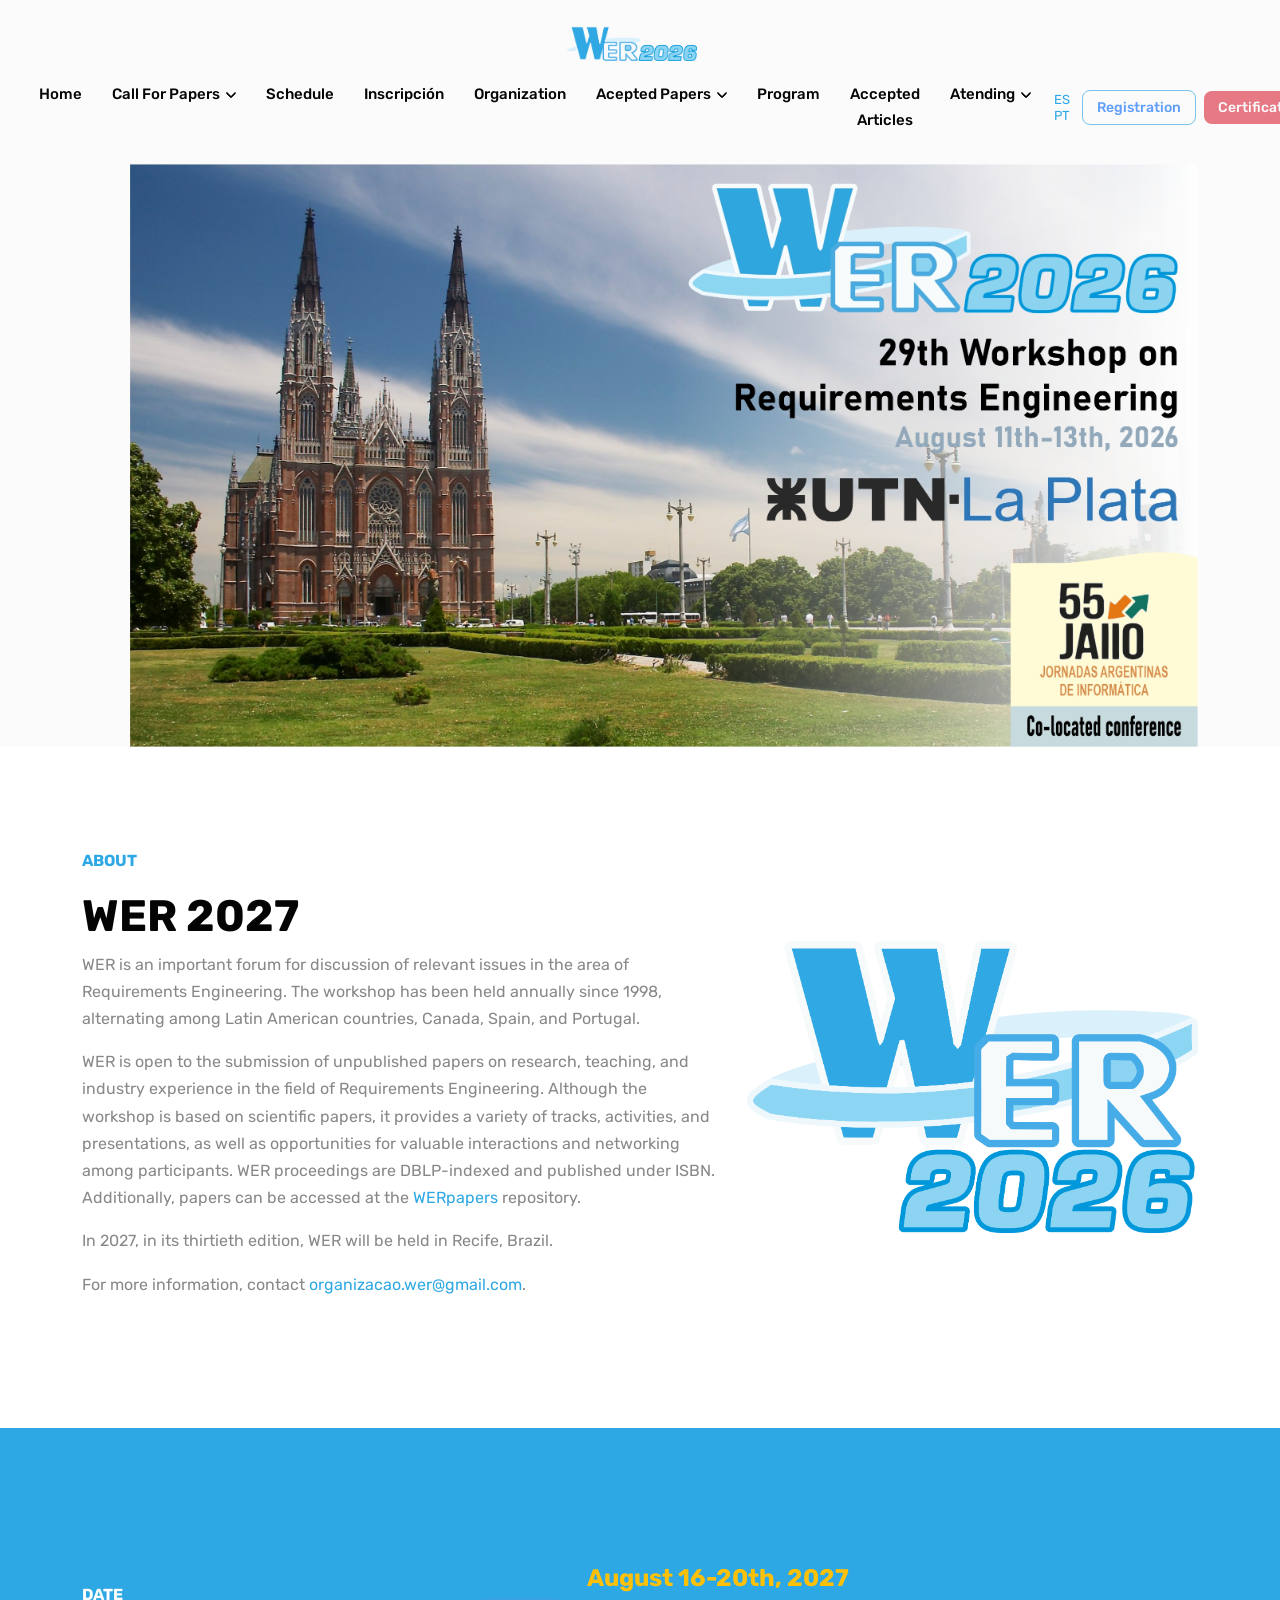
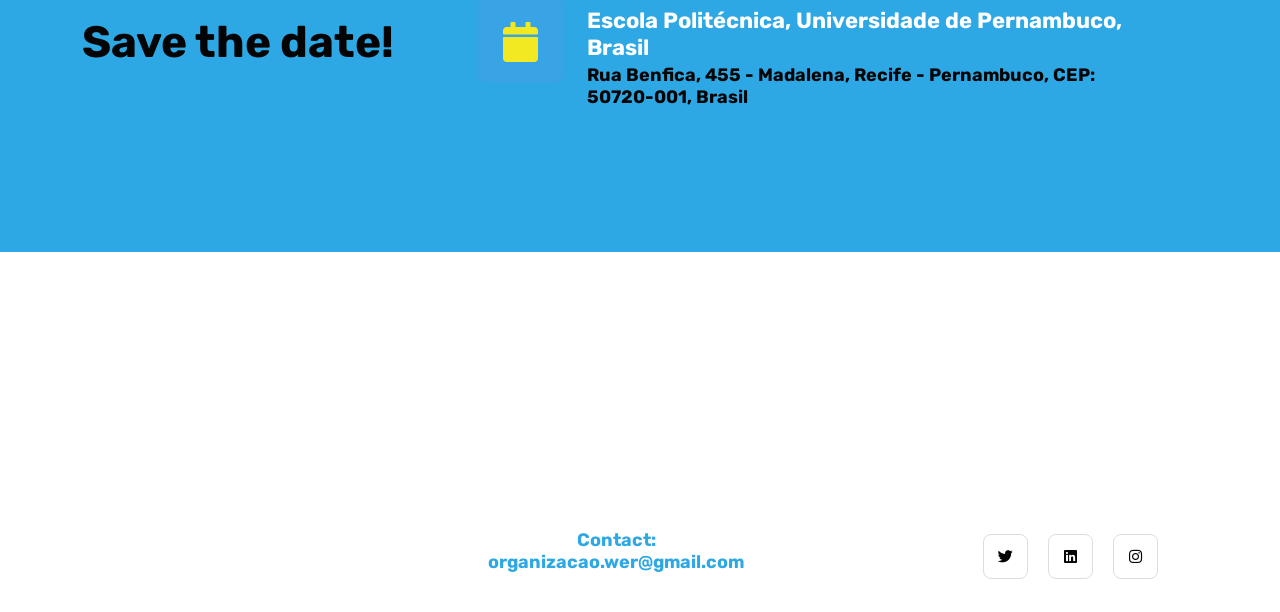
==== commit 6b2217ec: "reestructurando index, deshabilitada la tabla con CFP con fechas viiejas actualizadala desc de wer" ====
--- a/en/index.html
+++ b/en/index.html
@@ -4,16 +4,16 @@
 
 <head>
   <meta charset="utf-8">
-  <title>WER 2026 - Home</title>
+  <title>WER 2027 - Home</title>
   <meta name="viewport" content="width=device-width, initial-scale=1, maximum-scale=5">
   <meta name="description" content="Workshop on Requirements Engineering">
   <meta name="author" content="Themefisher">
   <link rel="shortcut icon" href="../images/wer/wer.png" type="image/x-icon">
   <link rel="icon" href="../images/wer/wer.png" type="image/x-icon">
-  <meta name="google-site-verification" content="i-1b7eYSiYSvjZGvm-wlaceYNkWP6E6uVuHiqd5Hs4w"/>
-  <meta name="google-site-verification" content="ogVzD0Gi9HVSVbUqjswqNiLDRD1t7KJ9L8RUyo-jdO0"/>
+  <meta name="google-site-verification" content="i-1b7eYSiYSvjZGvm-wlaceYNkWP6E6uVuHiqd5Hs4w" />
+  <meta name="google-site-verification" content="ogVzD0Gi9HVSVbUqjswqNiLDRD1t7KJ9L8RUyo-jdO0" />
   <!-- theme meta -->
-  <meta name="theme-name" content="wallet"/>
+  <meta name="theme-name" content="wallet" />
 
   <!-- # Google Fonts -->
   <link rel="preconnect" href="https://fonts.googleapis.com">
@@ -38,7 +38,7 @@
     <div id="navbar"></div>
 
     <script>
-      $(function(){
+      $(function () {
         $('#navbar').load('navbar.html')
       })
 
@@ -48,115 +48,129 @@
   <!-- /Navigation -->
 
 
-<section class="bg-tertiary position-relative overflow-hidden">
-  <div class="container">
-    <div class="row align-items-center justify-content-center">
-      <!-- <div class="col-lg-4 mb-5 mb-lg-0">
+  <section class="bg-tertiary position-relative overflow-hidden">
+    <div class="container">
+      <div class="row align-items-center justify-content-center">
+        <!-- <div class="col-lg-4 mb-5 mb-lg-0">
         <div class="block text-center text-lg-start pe-0 pe-xl-5">
           <h1 class="mb-4">Workshop on Requirements Engineering</h1>
         </div>
       </div> -->
-      <div class="col-lg-12">
-        <div class="ps-lg-5 text-center">
-        <img loading="lazy" decoding="async" src="../images/wer/banner-en.jpg" alt="banner image" class="w-120">
+        <div class="col-lg-12">
+          <div class="ps-lg-5 text-center">
+            <img loading="lazy" decoding="async" src="../images/wer/banner-en.jpg" alt="banner image" class="w-120">
+          </div>
         </div>
       </div>
     </div>
-  </div>
-</section>
+  </section>
 
 
-<section class="about-section section-sm position-relative overflow-hidden">
-  <div class="container">
-    <div class="row align-items-center">
-      <div class="col-lg-7">
-        <div class="section-title">
-          <p class="text-primary text-uppercase fw-bold mb-3">About</p>
-          <h1>WER 2026</h1>
-          <p>WER is an important forum for discussion of relevant issues in the area of Requirements Engineering. The workshop has been held annually since 1998, alternating among Latin American countries, Canada, Spain, and Portugal.</p>
+  <section class="about-section section-sm position-relative overflow-hidden">
+    <div class="container">
+      <div class="row align-items-center">
+        <div class="col-lg-7">
+          <div class="section-title">
+            <p class="text-primary text-uppercase fw-bold mb-3">About</p>
+            <h1>WER 2027</h1>
+            <p>WER is an important forum for discussion of relevant issues in the area of Requirements Engineering. The
+              workshop has been held annually since 1998, alternating among Latin American countries, Canada, Spain, and
+              Portugal.</p>
 
-          <p>WER is open to the submission of unpublished papers on research, teaching, and industry experience in the field of Requirements Engineering. Although the workshop is based on scientific papers, it provides a variety of tracks, activities, and presentations, as well as opportunities for valuable interactions and networking among participants. WER proceedings are DBLP-indexed and published under ISBN. Additionally, papers can be accessed at the <a class="text-primary" href="https://werpapers.dimap.ufrn.br/">WERpapers</a> repository.</p>
+            <p>WER is open to the submission of unpublished papers on research, teaching, and industry experience in the
+              field of Requirements Engineering. Although the workshop is based on scientific papers, it provides a
+              variety of tracks, activities, and presentations, as well as opportunities for valuable interactions and
+              networking among participants. WER proceedings are DBLP-indexed and published under ISBN. Additionally,
+              papers can be accessed at the <a class="text-primary"
+                href="https://werpapers.dimap.ufrn.br/">WERpapers</a> repository.</p>
 
-          <p>In 2026, in its twenty-ninth edition, WER will be held in La Plata, Argentina. </p>
-          <p>The event is held simultaneously with the Argentine Informatics Conference (55 JAIIO). </p>
-          <p>For more information, contact <a class="text-primary" href="mailto:organizacao.wer@gmail.com">organizacao.wer@gmail.com</a>. </p>
+            <p>In 2027, in its thirtieth edition, WER will be held in Recife, Brazil.</p>
+            <p>For more information, contact <a class="text-primary"
+                href="mailto:organizacao.wer@gmail.com">organizacao.wer@gmail.com</a>. </p>
+          </div>
+        </div>
+        <div class="col-lg-5 text-center text-lg-end">
+          <img loading="lazy" decoding="async" src="../images/wer/logoWER_conAnio_vertical.png" alt="WER 2026"
+            class="img-fluid">
         </div>
       </div>
-      <div class="col-lg-5 text-center text-lg-end">
-        <img loading="lazy" decoding="async" src="../images/wer/logoWER_conAnio_vertical.png" alt="WER 2026" class="img-fluid">
-      </div>
     </div>
-  </div>
-</section>
+  </section>
 
-<section class="section bg-primary">
-  <div class="container ">
-    <div class="row align-items-center justify-content-between">
-      <div class="col-lg-4">
-        <div class="section-title">
-          <p class="text-white text-uppercase bs-warning fw-bold mb-2">Date</p>
-          <h1 class="bs-pink">Save the date!</h1>
-          <div class="content mb-0 mt-3">
+  <section class="section bg-primary">
+    <div class="container ">
+      <div class="row align-items-center justify-content-between">
+        <div class="col-lg-4">
+          <div class="section-title">
+            <p class="text-white text-uppercase bs-warning fw-bold mb-2">Date</p>
+            <h1 class="bs-pink">Save the date!</h1>
+            <div class="content mb-0 mt-3">
+            </div>
           </div>
         </div>
-      </div>
-      <div class="col-lg-8">
-        <div class="difference-of-us-item p-2 rounded mr-1 me-lg-4">
-          <div class="d-block d-sm-flex align-items-center m-2">
-            <!-- icono calendario -->
-            <div class="icon me-4 mb-4 mb-sm-0"> <i class="fas fa-sharp fa-calendar mt-4" style="font-size:40px; color: rgb(243, 233, 35);"></i>
-            </div>
-            <!-- /icono calendario -->
-            <div class="block">
-              <h3 class="mb-3 text-warning">August 11th-13th, 2026</h3>
-              <h4 class="mb-1 text-white">Universidad Tecnológica Nacional, Facultad Regional La Plata</h4>
-              <h5>Av. del Petroleo Argentino esq. 124, B1923 Berisso, Provincia de Buenos Aires, Argentina</h5>
-              <p><a class="text-white" href="https://www.frlp.utn.edu.ar/como-llegar" target="_blank">Directions</a></p>
+        <div class="col-lg-8">
+          <div class="difference-of-us-item p-2 rounded mr-1 me-lg-4">
+            <div class="d-block d-sm-flex align-items-center m-2">
+              <!-- icono calendario -->
+              <div class="icon me-4 mb-4 mb-sm-0"> <i class="fas fa-sharp fa-calendar mt-4"
+                  style="font-size:40px; color: rgb(243, 233, 35);"></i>
+              </div>
+              <!-- /icono calendario -->
+              <div class="block">
+                <h3 class="mb-3 text-warning">August 16-20th, 2027</h3>
+                <h4 class="mb-1 text-white">Escola Politécnica, Universidade de Pernambuco, Brasil</h4>
+                <h5>Rua Benfica, 455 - Madalena, Recife - Pernambuco, CEP: 50720-001, Brasil</h5>
+                <!--
+                <p><a class="text-white" href="https://www.frlp.utn.edu.ar/como-llegar" target="_blank">¿Cómo
+                    llegar?</a></p>-->
+              </div>
             </div>
           </div>
         </div>
       </div>
     </div>
-  </div>
-</section>
-<section class="about-section section-sm position-relative overflow-hidden">
-  <div class="container">
-    <div class="row align-items-center justify-content-between">
-      <div class="col-lg-7">
-        <div class="section-title">
-          <h3 class="text-success align-items-center">Important dates</h3>
+  </section>
+  <section class="about-section section-sm position-relative overflow-hidden">
+    <div class="container">
+      <div class="row align-items-center justify-content-between">
+        <div class="col-lg-7">
+          <div class="section-title">
+            <!--
+            <h3 class="text-success align-items-center">Important dates</h3>
 
-            <table class="table table-bordered text-center align-middle bg-white text-dark shadow-sm rounded" style="table-layout:auto;">
+            <table class="table table-bordered text-center align-middle bg-white text-dark shadow-sm rounded"
+              style="table-layout:auto;">
               <thead id="tabla-head"></thead>
               <tbody id="tabla-body"></tbody>
             </table>
 
             <script src="../js/generarTablaGenerico.js" defer></script>
+            -->
           </div>
-       </div>
+        </div>
+      </div>
     </div>
-  </div>
-</section>
+  </section>
 
-<!-- footer -->
+  <!-- footer -->
   <div id="footer"></div>
-    <script>
-      $(function(){
-        $('#footer').load('footer.html')
-      })
-    </script>
-<!-- footer -->
+  <script>
+    $(function () {
+      $('#footer').load('footer.html')
+    })
+  </script>
+  <!-- footer -->
 
 
-<!-- # JS Plugins -->
-<script src="../plugins/jquery/jquery.min.js"></script>
-<script src="../plugins/bootstrap/bootstrap.min.js"></script>
-<script src="../plugins/slick/slick.min.js"></script>
-<script src="../plugins/scrollmenu/scrollmenu.min.js"></script>
+  <!-- # JS Plugins -->
+  <script src="../plugins/jquery/jquery.min.js"></script>
+  <script src="../plugins/bootstrap/bootstrap.min.js"></script>
+  <script src="../plugins/slick/slick.min.js"></script>
+  <script src="../plugins/scrollmenu/scrollmenu.min.js"></script>
 
-<!-- Main Script -->
-<script src="../js/script.js"></script>
+  <!-- Main Script -->
+  <script src="../js/script.js"></script>
 
 </body>
 
-</html>
+</html>
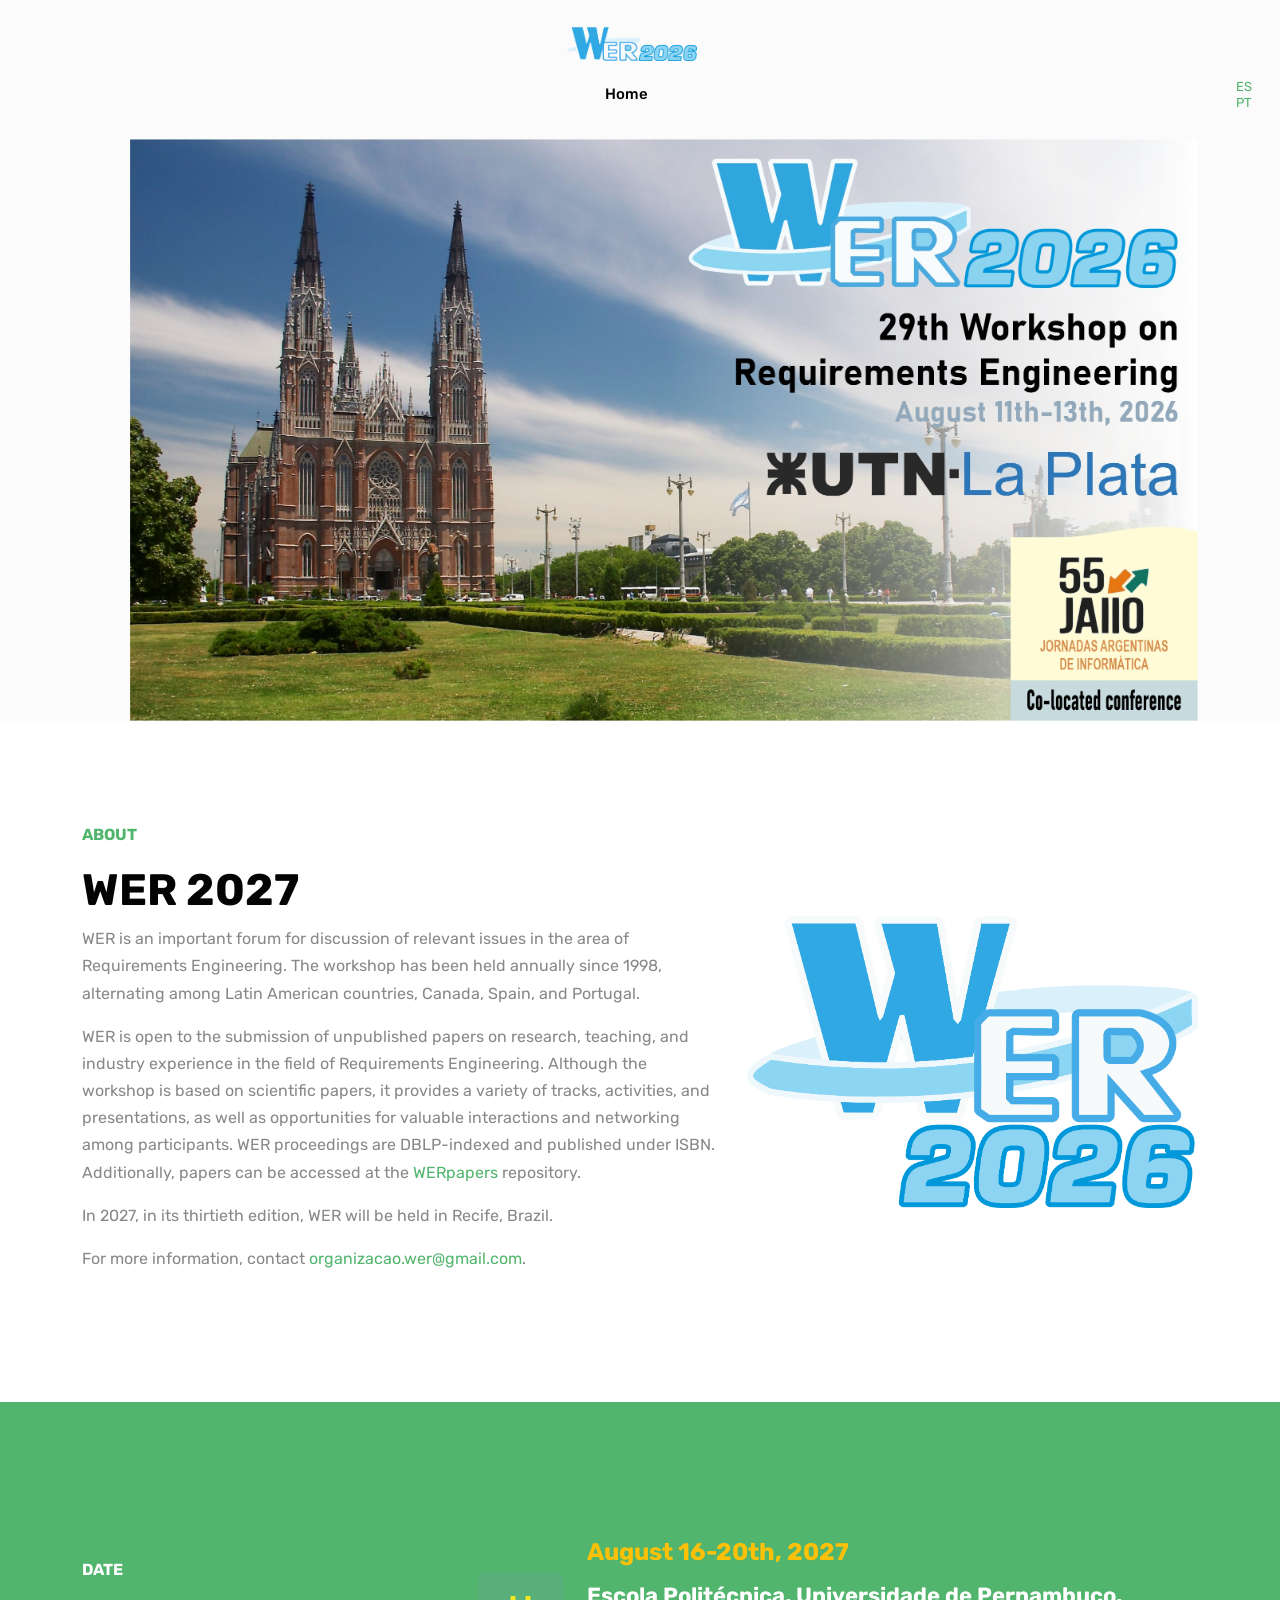
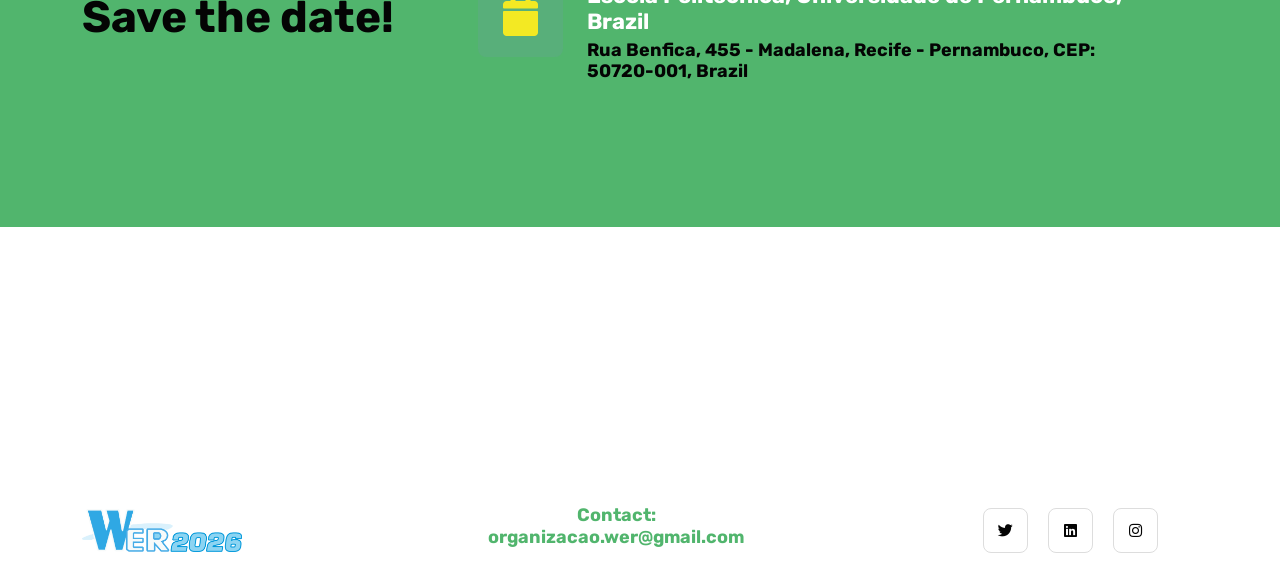
==== commit 097bd6a3: "fix brasil en EN" ====
--- a/en/index.html
+++ b/en/index.html
@@ -118,8 +118,8 @@
               <!-- /icono calendario -->
               <div class="block">
                 <h3 class="mb-3 text-warning">August 16-20th, 2027</h3>
-                <h4 class="mb-1 text-white">Escola Politécnica, Universidade de Pernambuco, Brasil</h4>
-                <h5>Rua Benfica, 455 - Madalena, Recife - Pernambuco, CEP: 50720-001, Brasil</h5>
+                <h4 class="mb-1 text-white">Escola Politécnica, Universidade de Pernambuco, Brazil</h4>
+                <h5>Rua Benfica, 455 - Madalena, Recife - Pernambuco, CEP: 50720-001, Brazil</h5>
                 <!--
                 <p><a class="text-white" href="https://www.frlp.utn.edu.ar/como-llegar" target="_blank">¿Cómo
                     llegar?</a></p>-->
--- a/css/style.css
+++ b/css/style.css
@@ -1,4 +1,4 @@
-/**
+﻿/**
  * WEBSITE: https://themefisher.com
  * TWITTER: https://twitter.com/themefisher
  * FACEBOOK: https://www.facebook.com/themefisher
@@ -20,7 +20,7 @@
   --bs-red: #dc3545;
   --bs-orange: #fd7e14;
   --bs-yellow: #ffc107;
-  --bs-green: #426bb2;
+  --bs-green: #198754;
   --bs-teal: #20c997;
   --bs-cyan: #0dcaf0;
   --bs-white: #fff;
@@ -28,7 +28,7 @@
   --bs-gray-dark: #343a40;
   --bs-primary: #0d6efd;
   --bs-secondary: #6c757d;
-  --bs-success: #426bb2;
+  --bs-success: #198754;
   --bs-info: #0dcaf0;
   --bs-warning: #ffc107;
   --bs-danger: #dc3545;
@@ -50,6 +50,7 @@
     scroll-behavior: smooth;
   }
 }
+
 .badge.bg-warning,
 .badge.bg-danger{
   color: white;
@@ -572,7 +573,7 @@
   color: #6c757d;
 }
 .blockquote-footer::before {
-  content: "— ";
+  content: "â€”Â ";
 }
 
 .img-fluid {
@@ -2565,7 +2566,7 @@
   width: 100%;
   margin-top: 0.25rem;
   font-size: 0.875em;
-  color: #426bb2;
+  color: #198754;
 }
 
 .valid-tooltip {
@@ -2590,7 +2591,7 @@
 }
 
 .was-validated .form-control:valid, .form-control.is-valid {
-  border-color: #426bb2;
+  border-color: #198754;
   padding-right: calc(1.5em + 0.75rem);
   background-image: url("data:image/svg+xml,%3csvg xmlns='http://www.w3.org/2000/svg' viewBox='0 0 8 8'%3e%3cpath fill='%23198754' d='M2.3 6.73L.6 4.53c-.4-1.04.46-1.4 1.1-.8l1.1 1.4 3.4-3.8c.6-.63 1.6-.27 1.2.7l-4 4.6c-.43.5-.8.4-1.1.1z'/%3e%3c/svg%3e");
   background-repeat: no-repeat;
@@ -2598,7 +2599,7 @@
   background-size: calc(0.75em + 0.375rem) calc(0.75em + 0.375rem);
 }
 .was-validated .form-control:valid:focus, .form-control.is-valid:focus {
-  border-color: #426bb2;
+  border-color: #198754;
   box-shadow: 0 0 0 0.25rem rgba(25, 135, 84, 0.25);
 }
 
@@ -2608,7 +2609,7 @@
 }
 
 .was-validated .form-select:valid, .form-select.is-valid {
-  border-color: #426bb2;
+  border-color: #198754;
 }
 .was-validated .form-select:valid:not([multiple]):not([size]), .was-validated .form-select:valid:not([multiple])[size="1"], .form-select.is-valid:not([multiple]):not([size]), .form-select.is-valid:not([multiple])[size="1"] {
   padding-right: 4.125rem;
@@ -2617,21 +2618,21 @@
   background-size: 16px 12px, calc(0.75em + 0.375rem) calc(0.75em + 0.375rem);
 }
 .was-validated .form-select:valid:focus, .form-select.is-valid:focus {
-  border-color: #426bb2;
+  border-color: #198754;
   box-shadow: 0 0 0 0.25rem rgba(25, 135, 84, 0.25);
 }
 
 .was-validated .form-check-input:valid, .form-check-input.is-valid {
-  border-color: #426bb2;
+  border-color: #198754;
 }
 .was-validated .form-check-input:valid:checked, .form-check-input.is-valid:checked {
-  background-color: #426bb2;
+  background-color: #198754;
 }
 .was-validated .form-check-input:valid:focus, .form-check-input.is-valid:focus {
   box-shadow: 0 0 0 0.25rem rgba(25, 135, 84, 0.25);
 }
 .was-validated .form-check-input:valid ~ .form-check-label, .form-check-input.is-valid ~ .form-check-label {
-  color: #426bb2;
+  color: #198754;
 }
 
 .form-check-inline .form-check-input ~ .valid-feedback {
@@ -2776,8 +2777,8 @@
 
 .btn-primary {
   color: #fff;
-  background-color: #2EA8E4;
-  border-color: #2EA8E4;
+  background-color: #0d6efd;
+  border-color: #0d6efd;
 }
 .btn-primary:hover {
   color: #fff;
@@ -2836,8 +2837,8 @@
 
 .btn-success {
   color: #fff;
-  background-color: #426bb2;
-  border-color: #426bb2;
+  background-color: #198754;
+  border-color: #198754;
 }
 .btn-success:hover {
   color: #fff;
@@ -2860,8 +2861,8 @@
 }
 .btn-success:disabled, .btn-success.disabled {
   color: #fff;
-  background-color: #426bb2;
-  border-color: #426bb2;
+  background-color: #198754;
+  border-color: #198754;
 }
 
 .btn-info {
@@ -3065,27 +3066,27 @@
 }
 
 .btn-outline-success {
-  color: #426bb2;
-  border-color: #426bb2;
+  color: #198754;
+  border-color: #198754;
 }
 .btn-outline-success:hover {
   color: #fff;
-  background-color: #426bb2;
-  border-color: #426bb2;
+  background-color: #198754;
+  border-color: #198754;
 }
 .btn-check:focus + .btn-outline-success, .btn-outline-success:focus {
   box-shadow: 0 0 0 0.25rem rgba(25, 135, 84, 0.5);
 }
 .btn-check:checked + .btn-outline-success, .btn-check:active + .btn-outline-success, .btn-outline-success:active, .btn-outline-success.active, .btn-outline-success.dropdown-toggle.show {
   color: #fff;
-  background-color: #426bb2;
-  border-color: #426bb2;
+  background-color: #198754;
+  border-color: #198754;
 }
 .btn-check:checked + .btn-outline-success:focus, .btn-check:active + .btn-outline-success:focus, .btn-outline-success:active:focus, .btn-outline-success.active:focus, .btn-outline-success.dropdown-toggle.show:focus {
   box-shadow: 0 0 0 0.25rem rgba(25, 135, 84, 0.5);
 }
 .btn-outline-success:disabled, .btn-outline-success.disabled {
-  color: #426bb2;
+  color: #198754;
   background-color: transparent;
 }
 
@@ -4691,7 +4692,7 @@
 }
 
 .link-success {
-  color: #426bb2;
+  color: #198754;
 }
 .link-success:hover, .link-success:focus {
   color: #146c43;
@@ -5115,7 +5116,7 @@
 }
 
 .border-success {
-  border-color: #426bb2 !important;
+  border-color: #198754 !important;
 }
 
 .border-info {
@@ -5936,7 +5937,7 @@
 
 /* rtl:end:remove */
 .text-primary {
-  color: #2EA8E4 !important;
+  color: #0d6efd !important;
 }
 
 .text-secondary {
@@ -5944,7 +5945,7 @@
 }
 
 .text-success {
-  color: #426bb2 !important;
+  color: #198754 !important;
 }
 
 .text-info {
@@ -5992,7 +5993,7 @@
 }
 
 .bg-primary {
-  background-color: #2EA8E4 !important;
+  background-color: #0d6efd !important;
 }
 
 .bg-secondary {
@@ -6000,7 +6001,7 @@
 }
 
 .bg-success {
-  background-color: #426bb2 !important;
+  background-color: #198754 !important;
 }
 
 .bg-info {
@@ -8724,7 +8725,7 @@
   content: "";
   height: 15px;
   width: 15px;
-  background-color: #426bb2;
+  background-color: #3c8d53;
   top: 100%;
   left: 60%;
   z-index: -1;
@@ -8751,6 +8752,27 @@
   transition: 0.4s;
   transform: rotate(0deg);
 }
+
+.btn-primary {
+  background: #51B56D;
+  color: #fff;
+  border-color: #51B56D;
+}
+.btn-primary:hover, .btn-primary:active, .btn-primary.active, .btn-primary:focus, .btn-primary.focus {
+  background: #51B56D !important;
+  color: #fff;
+}
+.btn-primary.w-100:hover, .btn-primary.d-block:hover, .btn-primary.d-flex:hover, .btn-primary.effect-none:hover {
+  background-color: #3f9457 !important;
+}
+
+.btn-outline-primary {
+  background: #e0f2e5;
+  color: #3f9457;
+}
+.btn-outline-primary::after {
+  background-color: #51B56D;
+}
 .btn-outline-primary:hover, .btn-outline-primary:active, .btn-outline-primary.active, .btn-outline-primary:focus, .btn-outline-primary.focus {
   background: #e0f2e5;
   color: #fff;
@@ -8764,7 +8786,7 @@
 }
 
 .nav-pills .nav-link.active, .nav-pills .show > .nav-link {
-  background-color: #2EA8E4;
+  background-color: #51B56D;
 }
 
 body {
@@ -8773,12 +8795,12 @@
 }
 
 ::-moz-selection {
-  background: #2EA8E4;
+  background: #51B56D;
   color: #fff;
 }
 
 ::selection {
-  background: #2EA8E4;
+  background: #51B56D;
   color: #fff;
 }
 
@@ -8822,10 +8844,10 @@
 }
 
 a {
-  color: #2EA8E4;
+  color: #51B56D;
 }
 a:hover {
-  color: #2EA8E4;
+  color: #51B56D;
   text-decoration: underline;
 }
 
@@ -8855,7 +8877,9 @@
   outline: 0 !important;
 }
 
-
+.bg-primary {
+  background: #51B56D !important;
+}
 
 .bg-primary-light {
   background: white !important;
@@ -8877,6 +8901,9 @@
   background: #233242 !important;
 }
 
+.text-primary {
+  color: #51B56D !important;
+}
 
 .text-black {
   color: #040404 !important;
@@ -8884,7 +8911,7 @@
 
 .text-black a:hover,
 a.text-black:hover {
-  color: #2EA8E4 !important;
+  color: #51B56D !important;
 }
 
 .text-default {
@@ -8938,11 +8965,11 @@
   font-weight: 800;
 }
 .content a {
-  border-bottom: 1px dotted #2EA8E4;
+  border-bottom: 1px dotted #51B56D;
 }
 .content a:hover {
-  color: #2EA8E4;
-  border-bottom: 1px solid #2EA8E4;
+  color: #51B56D;
+  border-bottom: 1px solid #51B56D;
 }
 .content ol,
 .content ul {
@@ -9106,7 +9133,7 @@
   background-color: transparent;
   height: unset;
   width: unset;
-  color: #2EA8E4;
+  color: #51B56D;
   top: 0;
   left: 0;
 }
@@ -9134,7 +9161,7 @@
   color: #fff;
 }
 .code-tabs .nav-item.active .nav-link {
-  background: #2EA8E4;
+  background: #51B56D;
 }
 .code-tabs .nav-item .nav-link {
   text-decoration: none;
@@ -9142,7 +9169,7 @@
   border: 0;
   border-radius: 8px;
   text-transform: capitalize;
-  color: #2EA8E4;
+  color: #51B56D;
 }
 .code-tabs .tab-content {
   padding: 20px 15px;
@@ -9181,7 +9208,7 @@
   font-size: 15px;
 }
 .card-social a:hover {
-  color: #2EA8E4;
+  color: #51B56D;
 }
 
 .card:hover .card-social {
@@ -9217,7 +9244,7 @@
   position: absolute;
   left: 0;
   top: 2px;
-  color: #2EA8E4;
+  color: #51B56D;
 }
 
 blockquote::before {
@@ -9281,12 +9308,12 @@
 }
 .navigation .dropdown-item.active,
 .navigation .dropdown-item:active {
-  color: #2EA8E4;
+  color: #51B56D;
   background-color: transparent;
 }
 .navigation .dropdown-item:focus,
 .navigation .dropdown-item:hover {
-  color: #2EA8E4;
+  color: #51B56D;
   background-color: transparent;
 }
 .navigation .nav-item {
@@ -9341,7 +9368,7 @@
   width: calc(100% - 30px);
   height: 2px;
   z-index: -1;
-  background-color: #2EA8E4;
+  background-color: #51B56D;
   transform: scaleX(0);
   transition: 0.25s;
 }
@@ -9352,7 +9379,7 @@
 }
 .navigation .nav-item:hover .nav-link {
   text-decoration: none;
-  color: #2EA8E4 !important;
+  color: #51B56D !important;
 }
 .navigation .nav-item:hover .nav-link::before {
   transform: scaleX(1);
@@ -9361,10 +9388,10 @@
   color: #040404;
 }
 .navigation .navbar-light .navbar-nav .nav-link:hover {
-  color: #2EA8E4;
+  color: #51B56D;
 }
 .navigation .navbar-light .navbar-nav .active .nav-link {
-  color: #2EA8E4;
+  color: #51B56D;
 }
 .navigation .navbar-light .navbar-nav .active .nav-link::before {
   transform: scaleX(1);
@@ -9419,7 +9446,7 @@
   width: 70px;
   line-height: 70px;
   border-radius: 8px;
-  color: #2EA8E4;
+  color: #51B56D;
   background-color: rgba(81, 181, 109, 0.2);
 }
 .service-item .service-title {
@@ -9429,7 +9456,7 @@
   color: #888888;
 }
 .service-item a:hover .service-title {
-  color: #2EA8E4;
+  color: #51B56D;
 }
 .service-item a:hover .service-description {
   color: #888888;
@@ -9500,7 +9527,7 @@
   background-color: rgba(145, 122, 235, 0.1);
 }
 .difference-of-us-item:nth-child(even) .icon {
-  color: #2EA8E4;
+  color: #51B56D;
   background-color: rgba(81, 181, 109, 0.1);
 }
 
@@ -9603,7 +9630,7 @@
   color: #111;
 }
 .page-header .breadcrumbs a:hover {
-  color: #2EA8E4;
+  color: #51B56D;
 }
 .page-header .breadcrumbs li:last-child a {
   pointer-events: none;
@@ -9727,7 +9754,7 @@
   content: "";
   height: 1px;
   width: 100%;
-  border: 1px dashed #2EA8E4;
+  border: 1px dashed #51B56D;
   top: 50px;
   left: 50%;
   z-index: -1;
@@ -9736,7 +9763,7 @@
   display: none;
 }
 .loan-steps .step-item .count {
-  background-color: #2EA8E4;
+  background-color: #51B56D;
 }
 @media (max-width: 991px) {
   .loan-steps .step-item:nth-child(2)::before, .loan-steps .step-item:nth-child(3)::before, .loan-steps .step-item:nth-child(6)::before {
@@ -9770,7 +9797,7 @@
   margin-bottom: 20px;
   text-align: center;
   color: #fff;
-  background-color: #2EA8E4;
+  background-color: #51B56D;
 }
 
 .icon-lg {
@@ -9817,7 +9844,7 @@
 }
 
 .form-control:focus {
-  border-color: #2EA8E4;
+  border-color: #51B56D;
 }
 
 .form-group {
@@ -9864,7 +9891,7 @@
 }
 .newsletter-form input,
 .newsletter-form .input-group-text {
-  border-color: rgba(66, 107, 178, 0.4) !important;
+  border-color: rgba(81, 181, 109, 0.4) !important;
 }
 .newsletter-form input {
   border-radius: 8px;
@@ -9884,7 +9911,7 @@
   color: #000;
 }
 .footer-widget ul li a:hover {
-  color: #2EA8E4;
+  color: #51B56D;
   text-decoration: underline !important;
 }
 
@@ -9914,7 +9941,7 @@
   transition: 0.2s ease;
 }
 #TableOfContents a.active {
-  color: #2EA8E4;
+  color: #51B56D;
 }
 #TableOfContents ul {
   padding-left: 0;
@@ -9931,7 +9958,7 @@
   height: 8px;
   width: 8px;
   border-radius: 50%;
-  background: #2EA8E4;
+  background: #51B56D;
   left: 3px;
   top: 15px;
 }
@@ -9995,7 +10022,7 @@
   width: 50px;
   line-height: 50px;
   border-radius: 50%;
-  background: rgba(66, 107, 178, 0.5);
+  background: rgba(81, 181, 109, 0.5);
   color: #fff;
   border: 0;
 }
@@ -10008,7 +10035,7 @@
   outline: 0;
 }
 .slick-arrow:hover {
-  background: #2EA8E4;
+  background: #51B56D;
 }
 
 .prevArrow {
@@ -10029,13 +10056,13 @@
   text-align: center;
   padding: 0;
   margin-right: 10px;
-  border: 1px solid #2EA8E4;
-  color: #2EA8E4;
+  border: 1px solid #51B56D;
+  color: #51B56D;
 }
 .pagination .page-item .page-link:hover {
-  background: #2EA8E4;
+  background: #51B56D;
   color: #fff;
-  border-color: #2EA8E4;
+  border-color: #51B56D;
   text-decoration: none;
 }
 .pagination .page-item .page-link:focus {
@@ -10045,9 +10072,9 @@
   border-radius: 8px;
 }
 .pagination .page-item.active .page-link {
-  background: #2EA8E4;
+  background: #51B56D;
   color: #fff;
-  border-color: #2EA8E4;
+  border-color: #51B56D;
 }
 
 .widget {
@@ -10066,7 +10093,7 @@
   text-decoration: none;
 }
 .widget.widget-categories li a:hover, .widget.widget-tags li a:hover {
-  background-color: #2EA8E4;
+  background-color: #51B56D;
   color: #fff;
 }
 .widget.widget-tags li a {
@@ -10120,4 +10147,4 @@
 }
 .important-button:hover{
   color: black;
-}+}
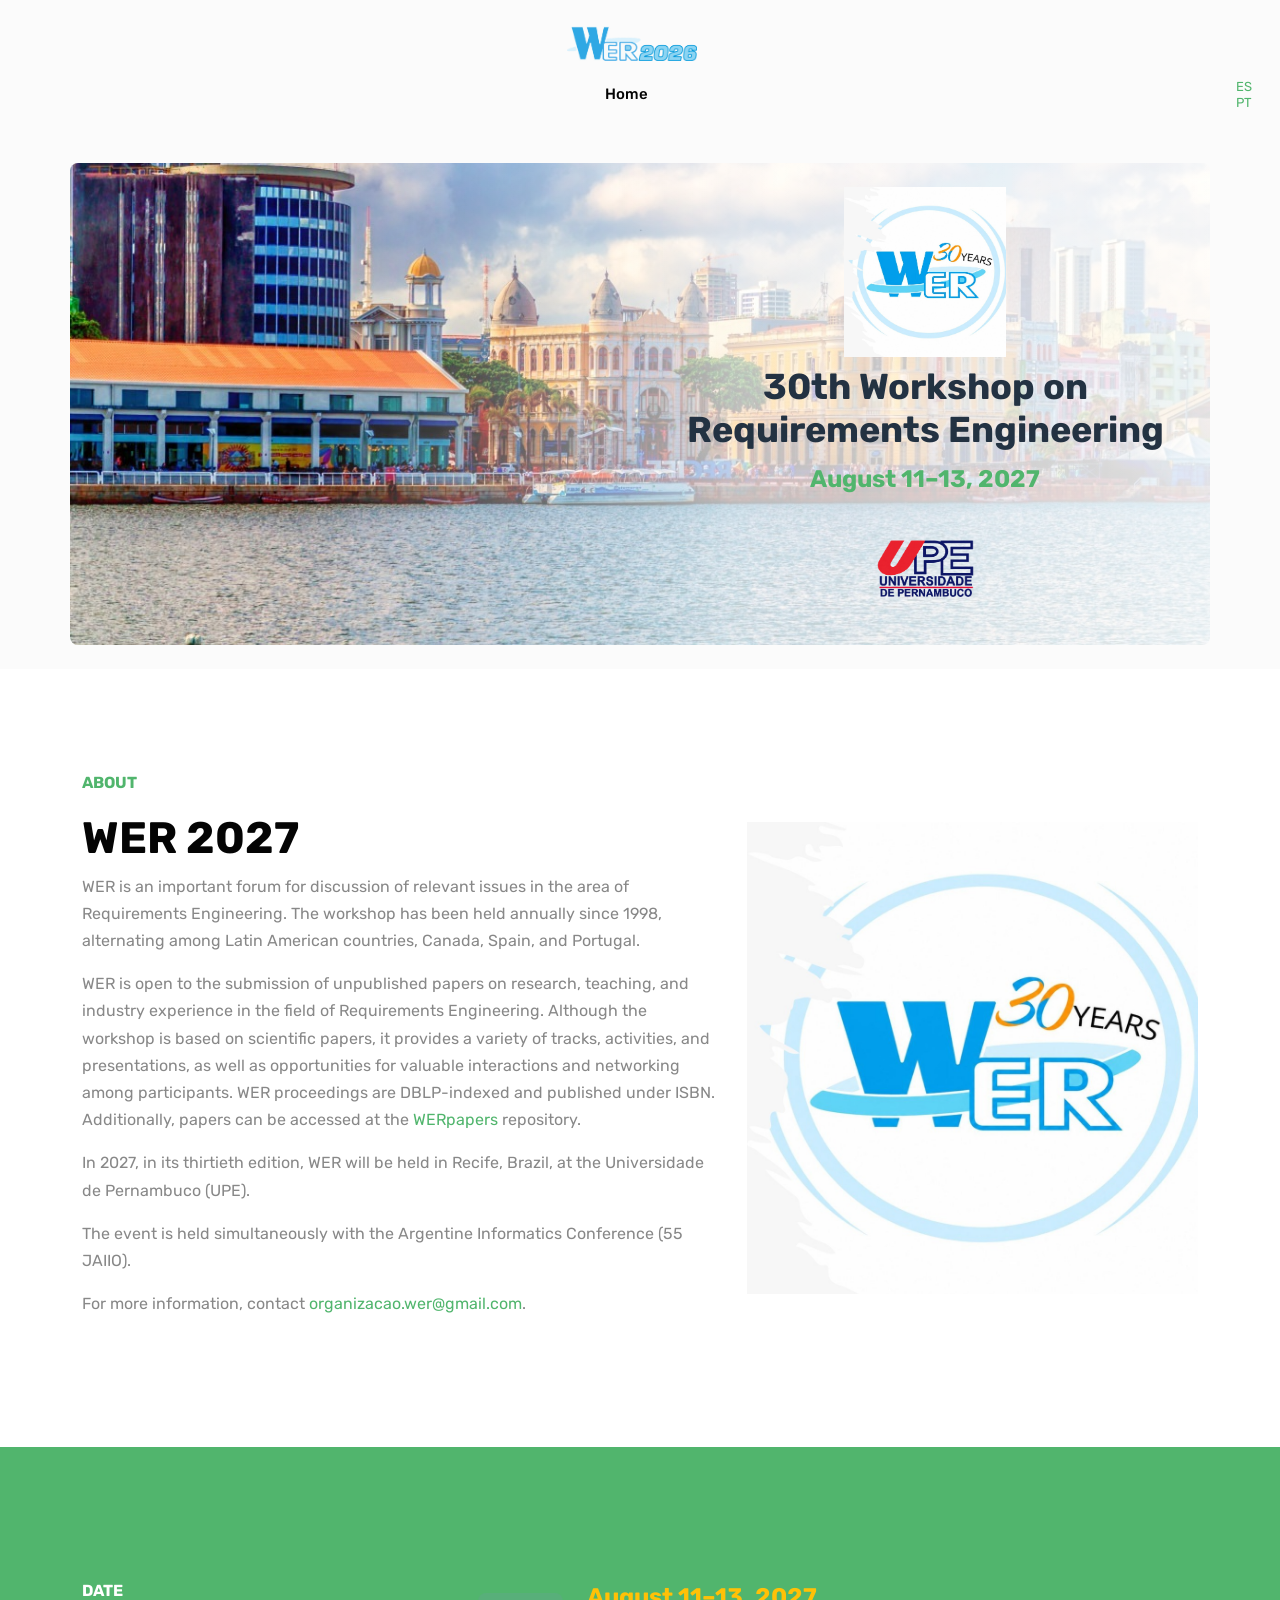
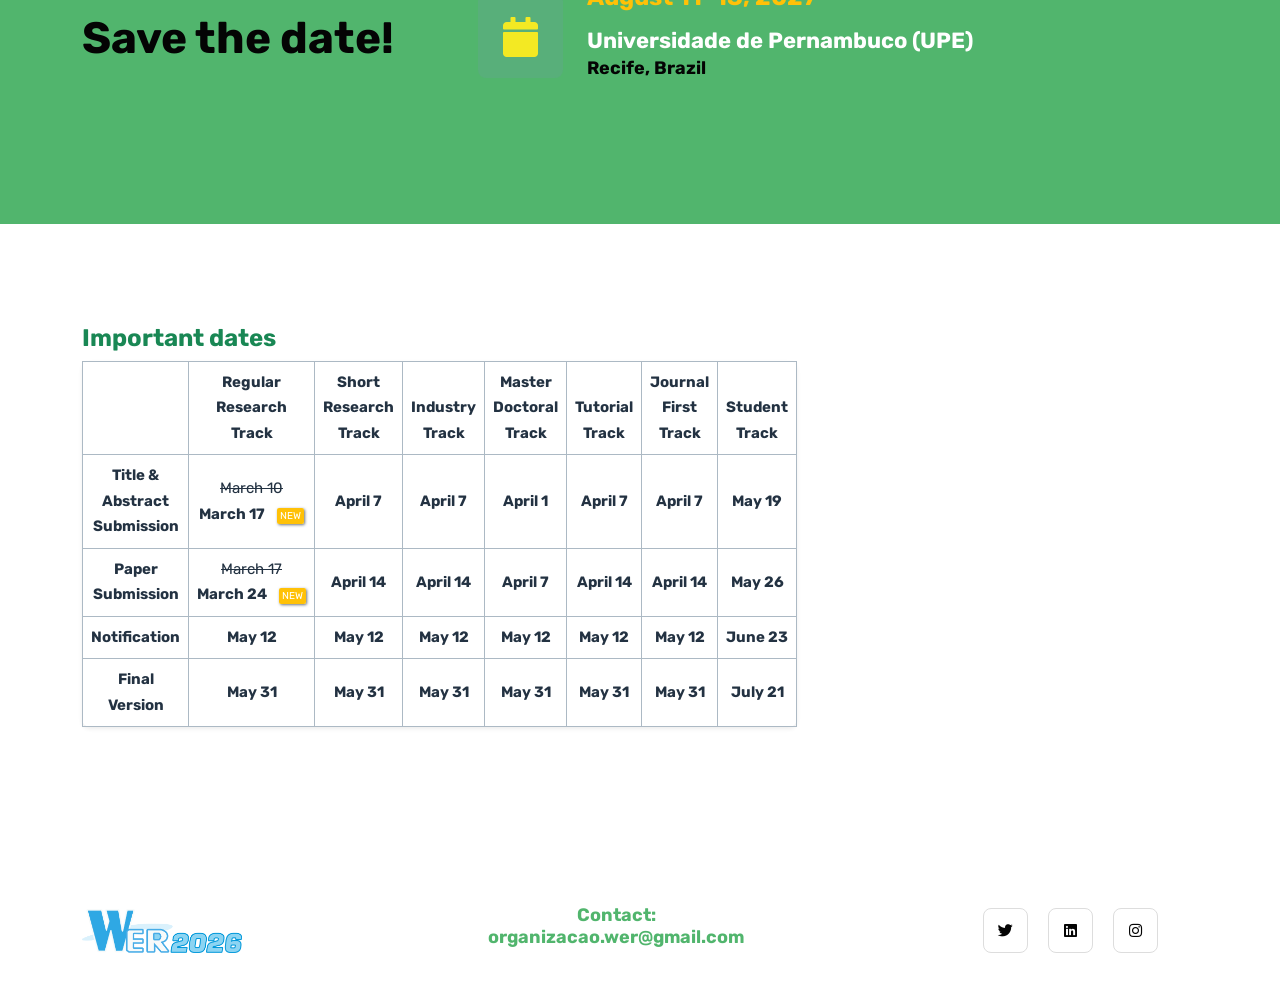
==== commit 8807ad33: "se agrega imagen para index" ====
--- a/en/index.html
+++ b/en/index.html
@@ -10,10 +10,10 @@
   <meta name="author" content="Themefisher">
   <link rel="shortcut icon" href="../images/wer/wer.png" type="image/x-icon">
   <link rel="icon" href="../images/wer/wer.png" type="image/x-icon">
-  <meta name="google-site-verification" content="i-1b7eYSiYSvjZGvm-wlaceYNkWP6E6uVuHiqd5Hs4w" />
-  <meta name="google-site-verification" content="ogVzD0Gi9HVSVbUqjswqNiLDRD1t7KJ9L8RUyo-jdO0" />
+  <meta name="google-site-verification" content="i-1b7eYSiYSvjZGvm-wlaceYNkWP6E6uVuHiqd5Hs4w"/>
+  <meta name="google-site-verification" content="ogVzD0Gi9HVSVbUqjswqNiLDRD1t7KJ9L8RUyo-jdO0"/>
   <!-- theme meta -->
-  <meta name="theme-name" content="wallet" />
+  <meta name="theme-name" content="wallet"/>
 
   <!-- # Google Fonts -->
   <link rel="preconnect" href="https://fonts.googleapis.com">
@@ -38,7 +38,7 @@
     <div id="navbar"></div>
 
     <script>
-      $(function () {
+      $(function(){
         $('#navbar').load('navbar.html')
       })
 
@@ -48,129 +48,110 @@
   <!-- /Navigation -->
 
 
-  <section class="bg-tertiary position-relative overflow-hidden">
-    <div class="container">
-      <div class="row align-items-center justify-content-center">
-        <!-- <div class="col-lg-4 mb-5 mb-lg-0">
-        <div class="block text-center text-lg-start pe-0 pe-xl-5">
-          <h1 class="mb-4">Workshop on Requirements Engineering</h1>
+<section class="bg-tertiary position-relative overflow-hidden py-4">
+  <div class="container">
+    <div class="row justify-content-end align-items-center rounded overflow-hidden" style="min-height: 460px; background: linear-gradient(90deg, rgba(255,255,255,0) 20%, rgba(255,255,255,.72) 58%, rgba(255,255,255,.88)), url('../images/wer/WhatsApp%20Image%202026-11-17%20at%2017.56.32%20(1).jpeg') center/cover no-repeat;">
+      <div class="col-lg-6 text-center py-4 px-4">
+        <img loading="eager" decoding="async" src="../images/wer/WhatsApp%20Image%202026-11-17%20at%2017.56.31.jpeg" alt="WER 30 years" class="img-fluid mb-2" style="max-height: 170px;">
+        <h2 class="text-dark fw-bold mb-2">30th Workshop on Requirements Engineering</h2>
+        <p class="text-primary fw-bold fs-4 mb-3">August 11–13, 2027</p>
+        <img loading="lazy" decoding="async" src="../images/wer/upe-logo-integrado.png" alt="Universidade de Pernambuco (UPE)" class="img-fluid" style="max-height: 105px;">
+      </div>
+    </div>
+  </div>
+</section>
+
+
+<section class="about-section section-sm position-relative overflow-hidden">
+  <div class="container">
+    <div class="row align-items-center">
+      <div class="col-lg-7">
+        <div class="section-title">
+          <p class="text-primary text-uppercase fw-bold mb-3">About</p>
+          <h1>WER 2027</h1>
+          <p>WER is an important forum for discussion of relevant issues in the area of Requirements Engineering. The workshop has been held annually since 1998, alternating among Latin American countries, Canada, Spain, and Portugal.</p>
+
+          <p>WER is open to the submission of unpublished papers on research, teaching, and industry experience in the field of Requirements Engineering. Although the workshop is based on scientific papers, it provides a variety of tracks, activities, and presentations, as well as opportunities for valuable interactions and networking among participants. WER proceedings are DBLP-indexed and published under ISBN. Additionally, papers can be accessed at the <a class="text-primary" href="https://werpapers.dimap.ufrn.br/">WERpapers</a> repository.</p>
+
+          <p>In 2027, in its thirtieth edition, WER will be held in Recife, Brazil, at the Universidade de Pernambuco (UPE).</p>
+          <p>The event is held simultaneously with the Argentine Informatics Conference (55 JAIIO). </p>
+          <p>For more information, contact <a class="text-primary" href="mailto:organizacao.wer@gmail.com">organizacao.wer@gmail.com</a>. </p>
         </div>
-      </div> -->
-        <div class="col-lg-12">
-          <div class="ps-lg-5 text-center">
-            <img loading="lazy" decoding="async" src="../images/wer/banner-en.jpg" alt="banner image" class="w-120">
+      </div>
+      <div class="col-lg-5 text-center text-lg-end">
+        <img loading="lazy" decoding="async" src="../images/wer/WhatsApp%20Image%202026-11-17%20at%2017.56.31.jpeg" alt="WER 30 years logo" class="img-fluid">
+      </div>
+    </div>
+  </div>
+</section>
+
+<section class="section bg-primary">
+  <div class="container ">
+    <div class="row align-items-center justify-content-between">
+      <div class="col-lg-4">
+        <div class="section-title">
+          <p class="text-white text-uppercase bs-warning fw-bold mb-2">Date</p>
+          <h1 class="bs-pink">Save the date!</h1>
+          <div class="content mb-0 mt-3">
           </div>
         </div>
       </div>
-    </div>
-  </section>
-
-
-  <section class="about-section section-sm position-relative overflow-hidden">
-    <div class="container">
-      <div class="row align-items-center">
-        <div class="col-lg-7">
-          <div class="section-title">
-            <p class="text-primary text-uppercase fw-bold mb-3">About</p>
-            <h1>WER 2027</h1>
-            <p>WER is an important forum for discussion of relevant issues in the area of Requirements Engineering. The
-              workshop has been held annually since 1998, alternating among Latin American countries, Canada, Spain, and
-              Portugal.</p>
-
-            <p>WER is open to the submission of unpublished papers on research, teaching, and industry experience in the
-              field of Requirements Engineering. Although the workshop is based on scientific papers, it provides a
-              variety of tracks, activities, and presentations, as well as opportunities for valuable interactions and
-              networking among participants. WER proceedings are DBLP-indexed and published under ISBN. Additionally,
-              papers can be accessed at the <a class="text-primary"
-                href="https://werpapers.dimap.ufrn.br/">WERpapers</a> repository.</p>
-
-            <p>In 2027, in its thirtieth edition, WER will be held in Recife, Brazil.</p>
-            <p>For more information, contact <a class="text-primary"
-                href="mailto:organizacao.wer@gmail.com">organizacao.wer@gmail.com</a>. </p>
-          </div>
-        </div>
-        <div class="col-lg-5 text-center text-lg-end">
-          <img loading="lazy" decoding="async" src="../images/wer/logoWER_conAnio_vertical.png" alt="WER 2026"
-            class="img-fluid">
-        </div>
-      </div>
-    </div>
-  </section>
-
-  <section class="section bg-primary">
-    <div class="container ">
-      <div class="row align-items-center justify-content-between">
-        <div class="col-lg-4">
-          <div class="section-title">
-            <p class="text-white text-uppercase bs-warning fw-bold mb-2">Date</p>
-            <h1 class="bs-pink">Save the date!</h1>
-            <div class="content mb-0 mt-3">
+      <div class="col-lg-8">
+        <div class="difference-of-us-item p-2 rounded mr-1 me-lg-4">
+          <div class="d-block d-sm-flex align-items-center m-2">
+            <!-- icono calendario -->
+            <div class="icon me-4 mb-4 mb-sm-0"> <i class="fas fa-sharp fa-calendar mt-4" style="font-size:40px; color: rgb(243, 233, 35);"></i>
             </div>
-          </div>
-        </div>
-        <div class="col-lg-8">
-          <div class="difference-of-us-item p-2 rounded mr-1 me-lg-4">
-            <div class="d-block d-sm-flex align-items-center m-2">
-              <!-- icono calendario -->
-              <div class="icon me-4 mb-4 mb-sm-0"> <i class="fas fa-sharp fa-calendar mt-4"
-                  style="font-size:40px; color: rgb(243, 233, 35);"></i>
-              </div>
-              <!-- /icono calendario -->
-              <div class="block">
-                <h3 class="mb-3 text-warning">August 16-20th, 2027</h3>
-                <h4 class="mb-1 text-white">Escola Politécnica, Universidade de Pernambuco, Brazil</h4>
-                <h5>Rua Benfica, 455 - Madalena, Recife - Pernambuco, CEP: 50720-001, Brazil</h5>
-                <!--
-                <p><a class="text-white" href="https://www.frlp.utn.edu.ar/como-llegar" target="_blank">¿Cómo
-                    llegar?</a></p>-->
-              </div>
+            <!-- /icono calendario -->
+            <div class="block">
+              <h3 class="mb-3 text-warning">August 11–13, 2027</h3>
+              <h4 class="mb-1 text-white">Universidade de Pernambuco (UPE)</h4>
+              <h5>Recife, Brazil</h5>
             </div>
           </div>
         </div>
       </div>
     </div>
-  </section>
-  <section class="about-section section-sm position-relative overflow-hidden">
-    <div class="container">
-      <div class="row align-items-center justify-content-between">
-        <div class="col-lg-7">
-          <div class="section-title">
-            <!--
-            <h3 class="text-success align-items-center">Important dates</h3>
+  </div>
+</section>
+<section class="about-section section-sm position-relative overflow-hidden">
+  <div class="container">
+    <div class="row align-items-center justify-content-between">
+      <div class="col-lg-7">
+        <div class="section-title">
+          <h3 class="text-success align-items-center">Important dates</h3>
 
-            <table class="table table-bordered text-center align-middle bg-white text-dark shadow-sm rounded"
-              style="table-layout:auto;">
+            <table class="table table-bordered text-center align-middle bg-white text-dark shadow-sm rounded" style="table-layout:auto;">
               <thead id="tabla-head"></thead>
               <tbody id="tabla-body"></tbody>
             </table>
 
             <script src="../js/generarTablaGenerico.js" defer></script>
-            -->
           </div>
-        </div>
-      </div>
+       </div>
     </div>
-  </section>
+  </div>
+</section>
 
-  <!-- footer -->
+<!-- footer -->
   <div id="footer"></div>
-  <script>
-    $(function () {
-      $('#footer').load('footer.html')
-    })
-  </script>
-  <!-- footer -->
+    <script>
+      $(function(){
+        $('#footer').load('footer.html')
+      })
+    </script>
+<!-- footer -->
 
 
-  <!-- # JS Plugins -->
-  <script src="../plugins/jquery/jquery.min.js"></script>
-  <script src="../plugins/bootstrap/bootstrap.min.js"></script>
-  <script src="../plugins/slick/slick.min.js"></script>
-  <script src="../plugins/scrollmenu/scrollmenu.min.js"></script>
+<!-- # JS Plugins -->
+<script src="../plugins/jquery/jquery.min.js"></script>
+<script src="../plugins/bootstrap/bootstrap.min.js"></script>
+<script src="../plugins/slick/slick.min.js"></script>
+<script src="../plugins/scrollmenu/scrollmenu.min.js"></script>
 
-  <!-- Main Script -->
-  <script src="../js/script.js"></script>
+<!-- Main Script -->
+<script src="../js/script.js"></script>
 
 </body>
 
-</html>+</html>
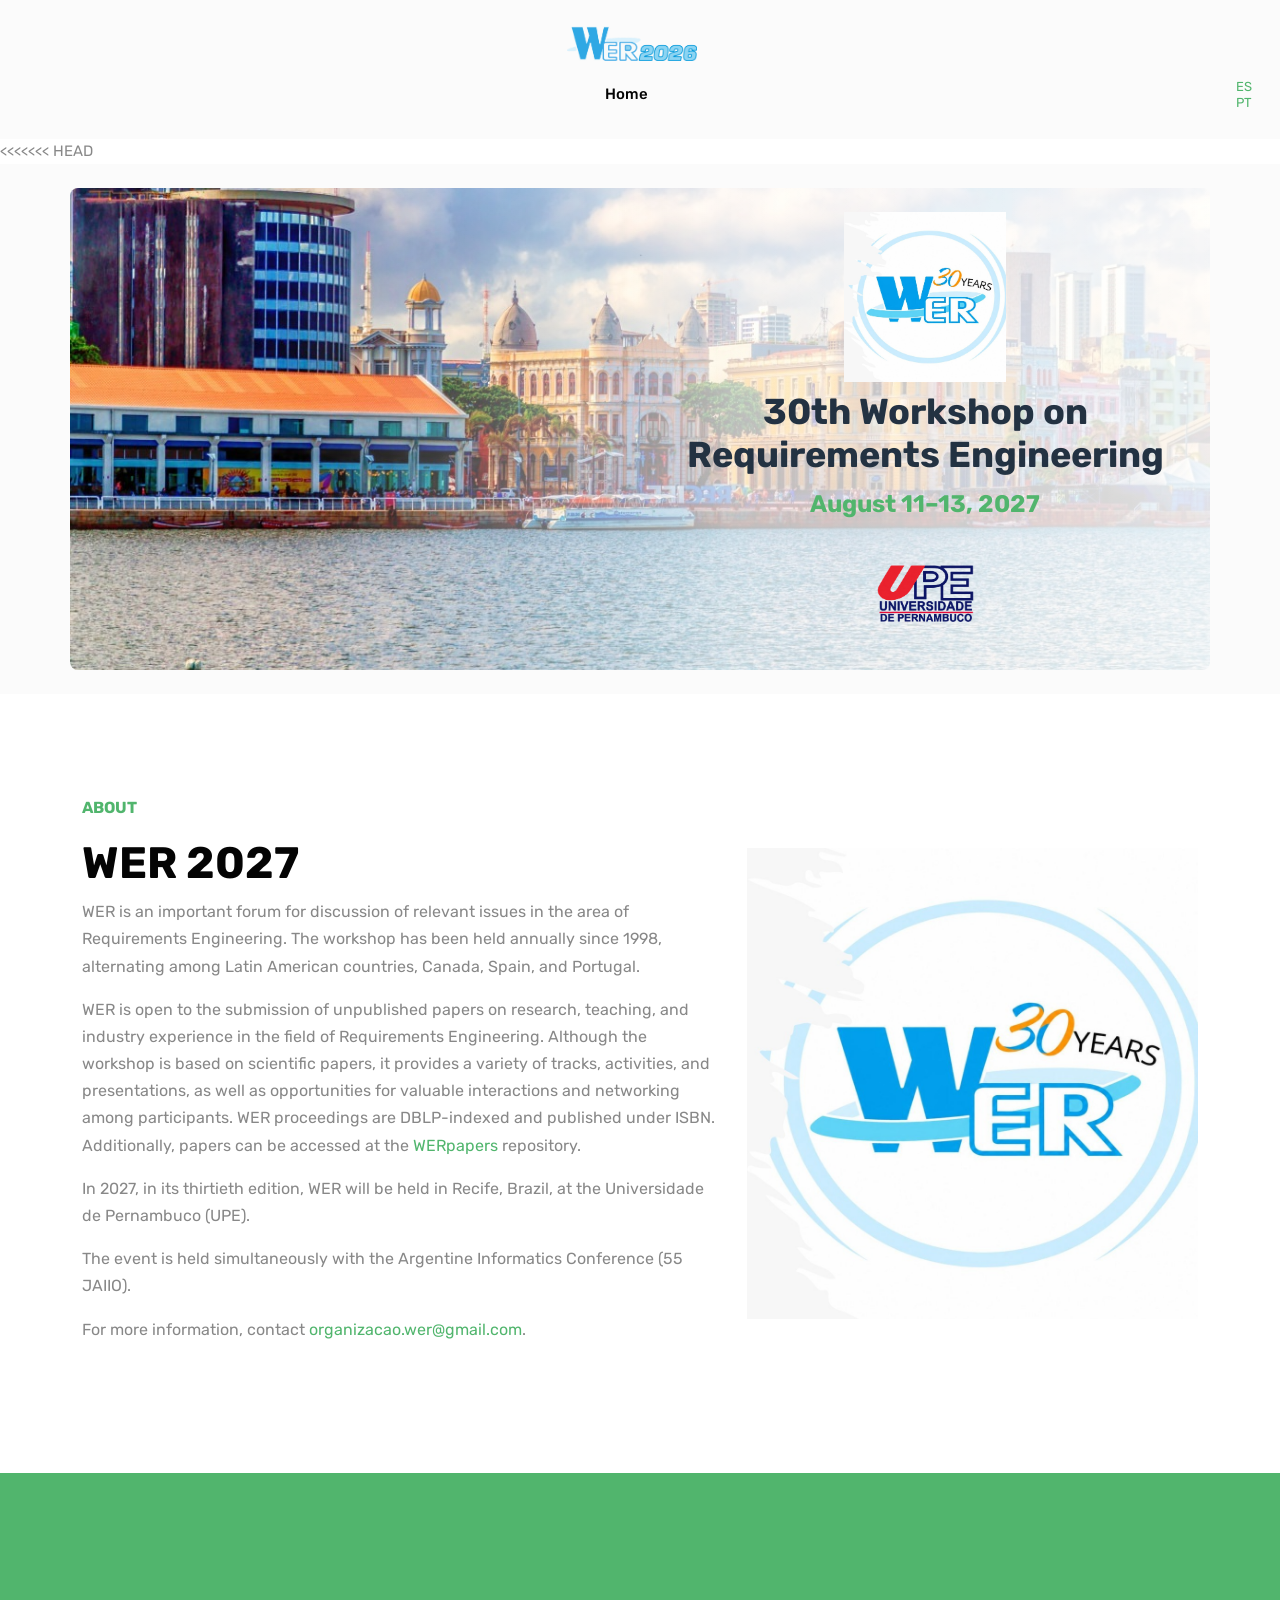
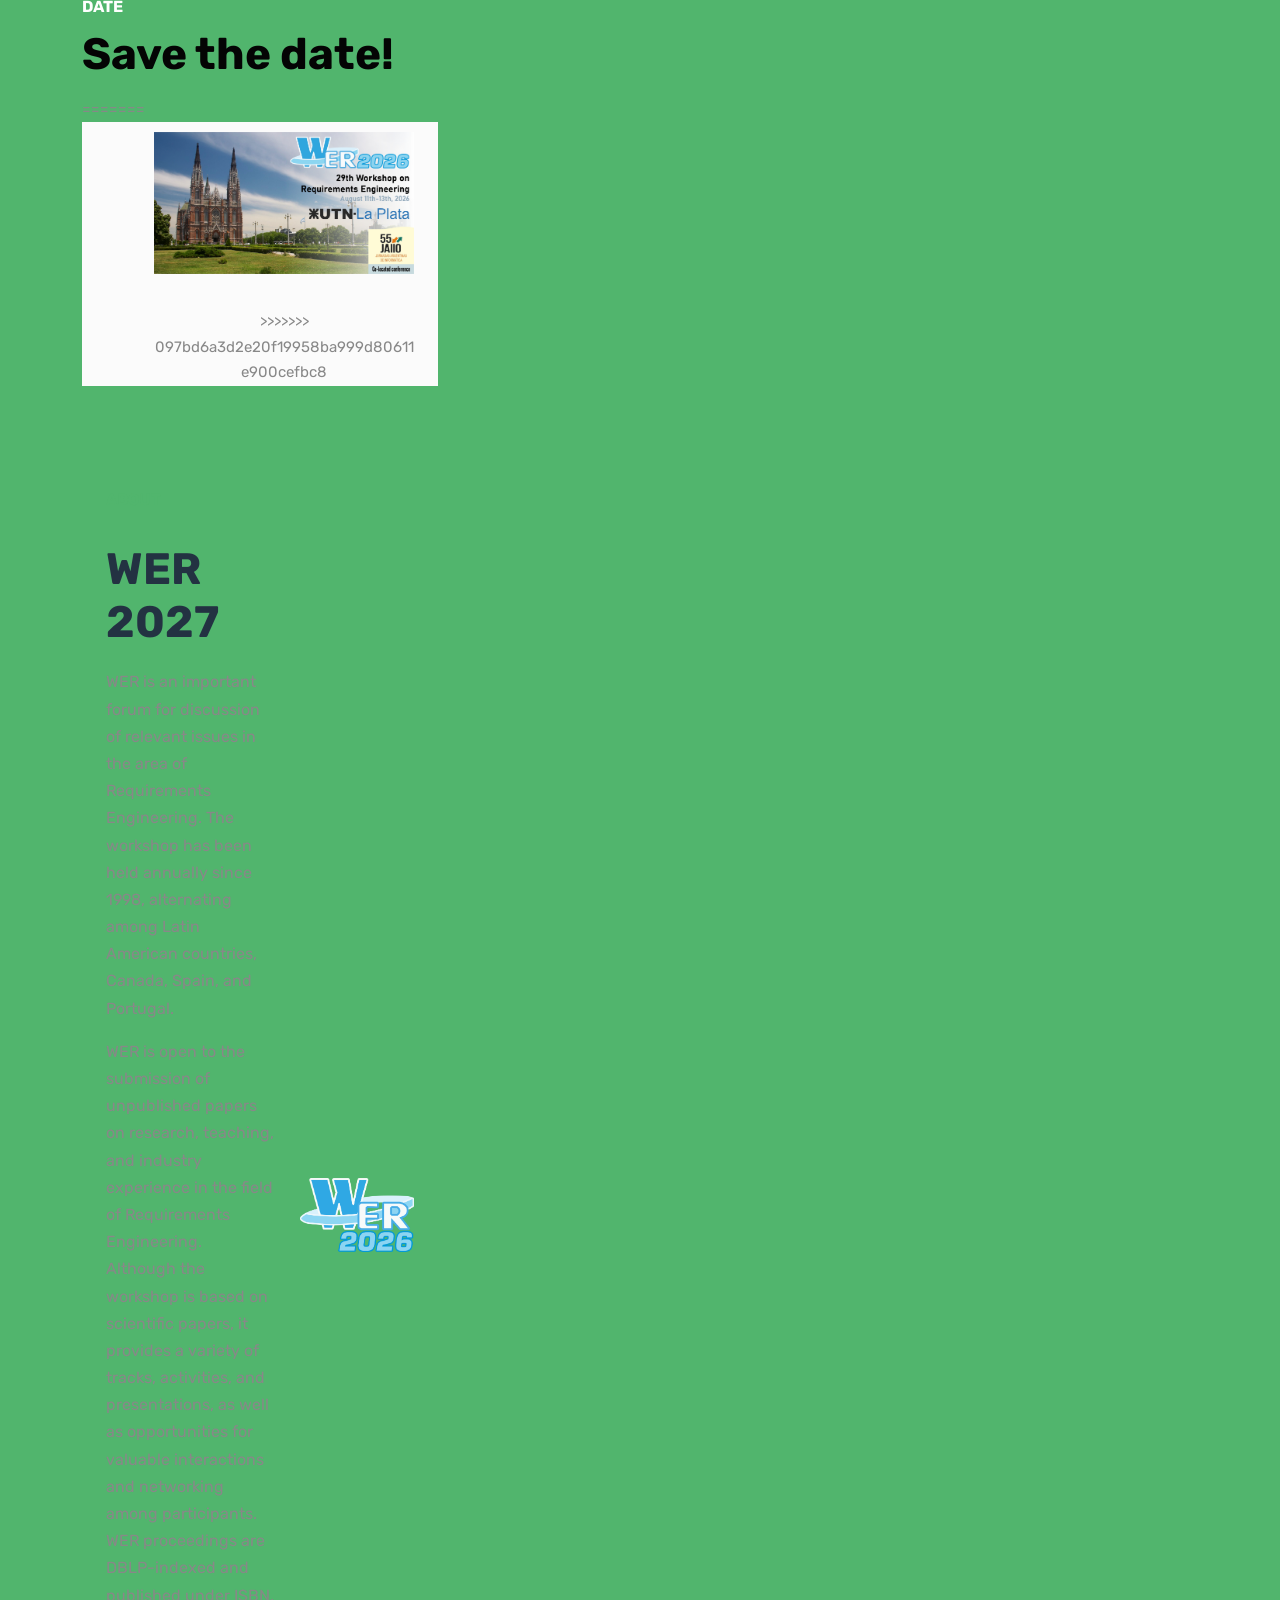
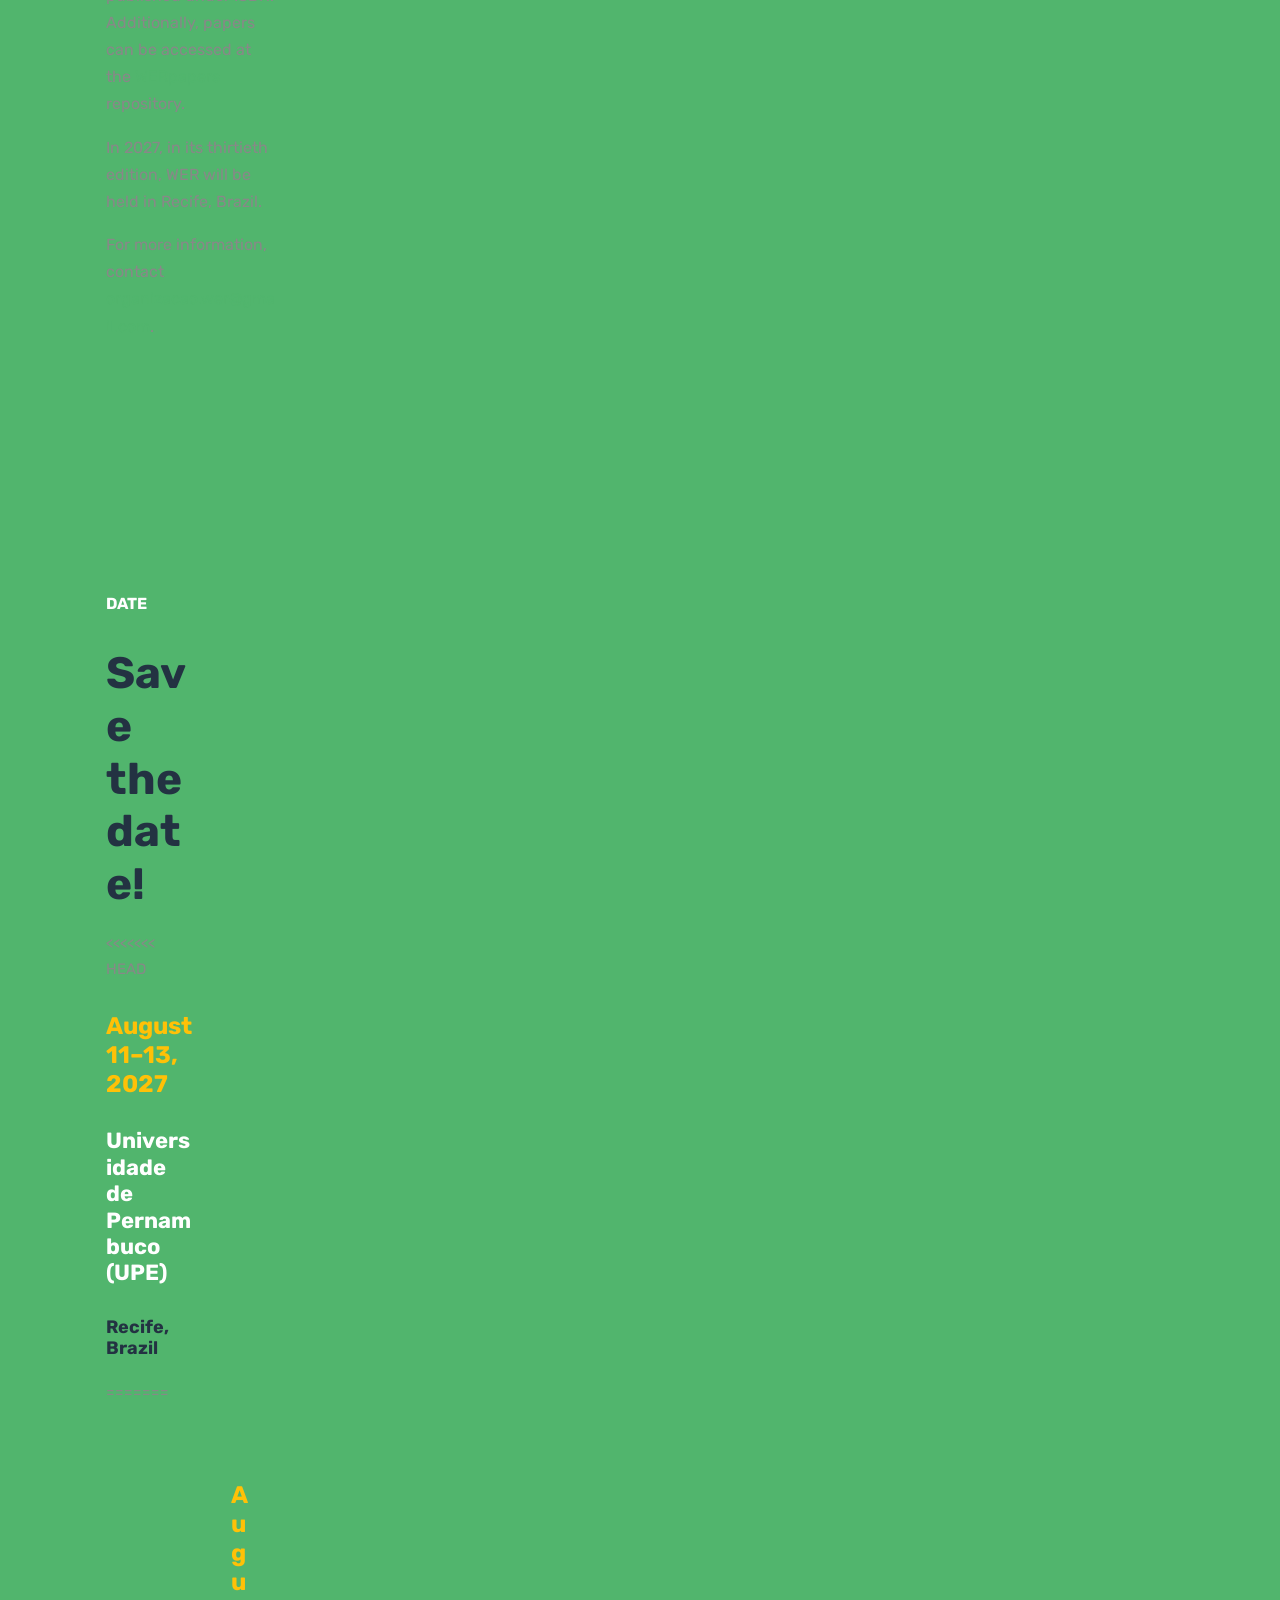
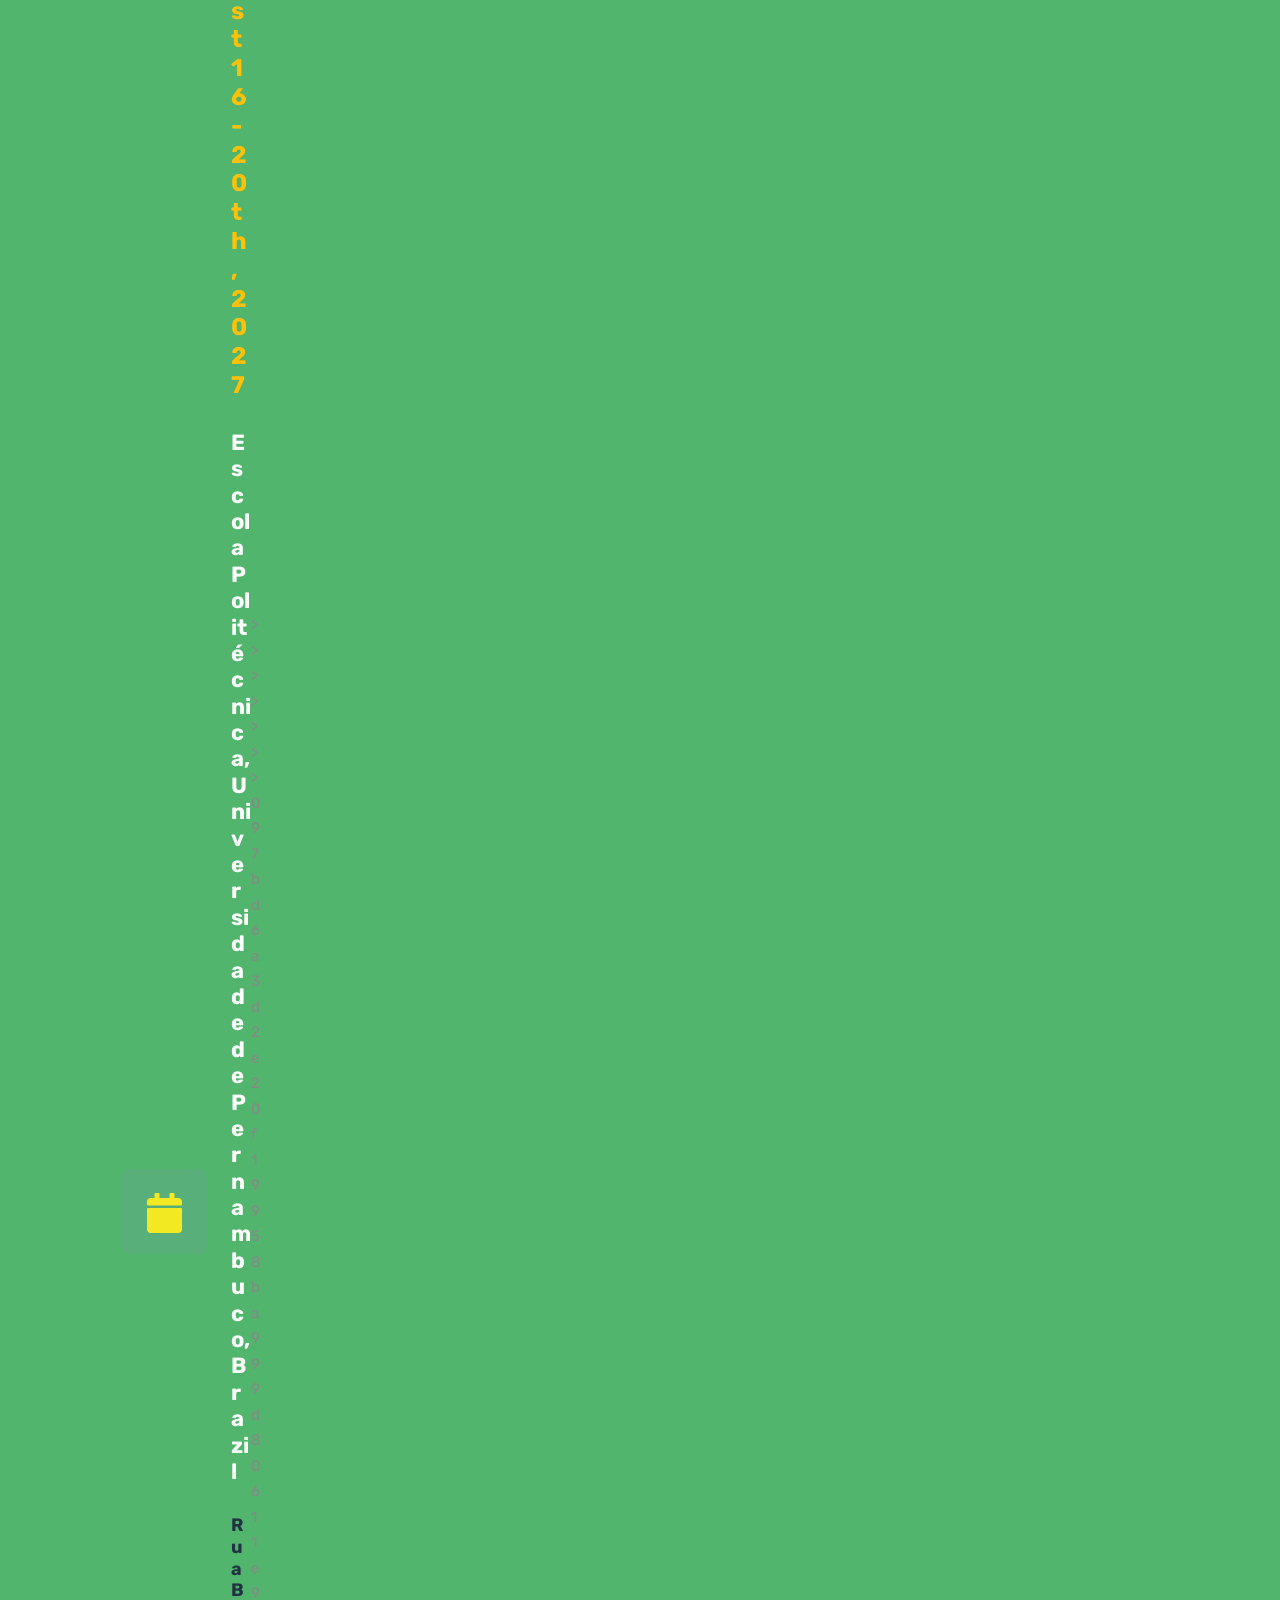
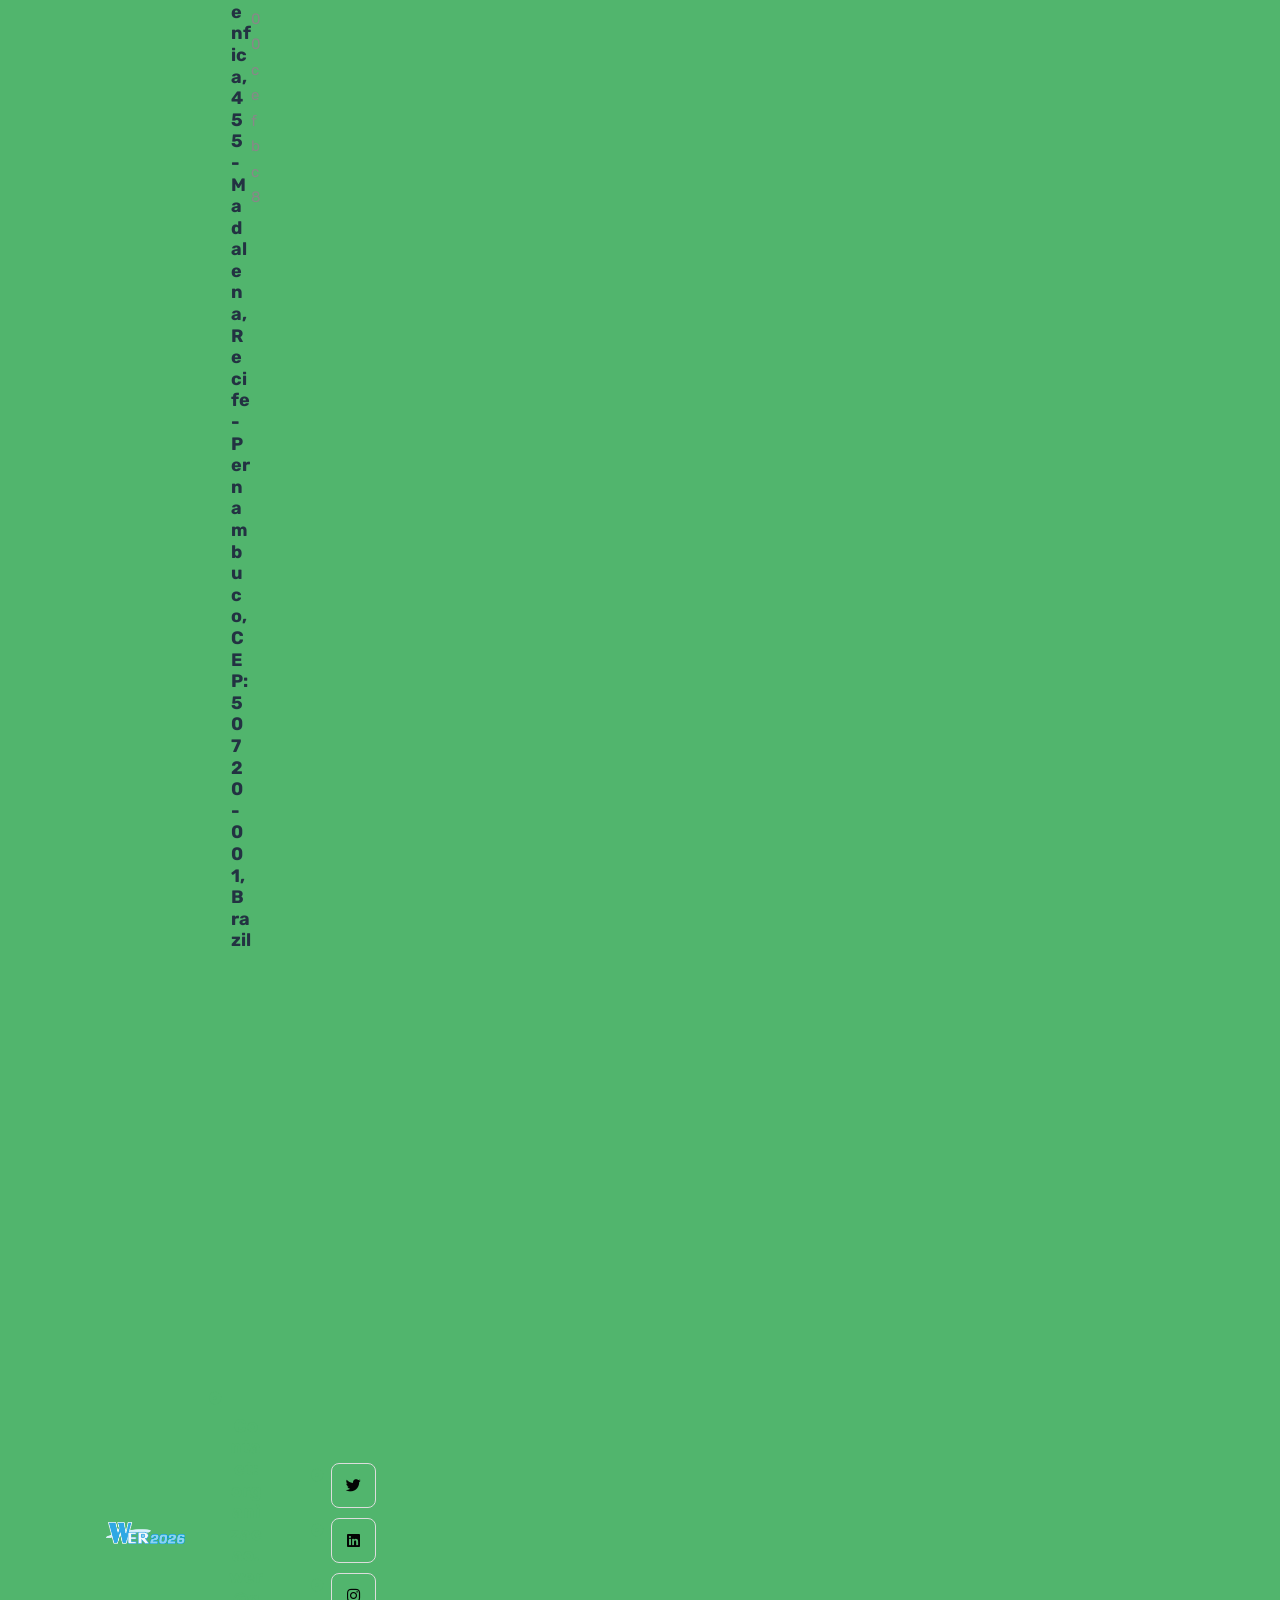
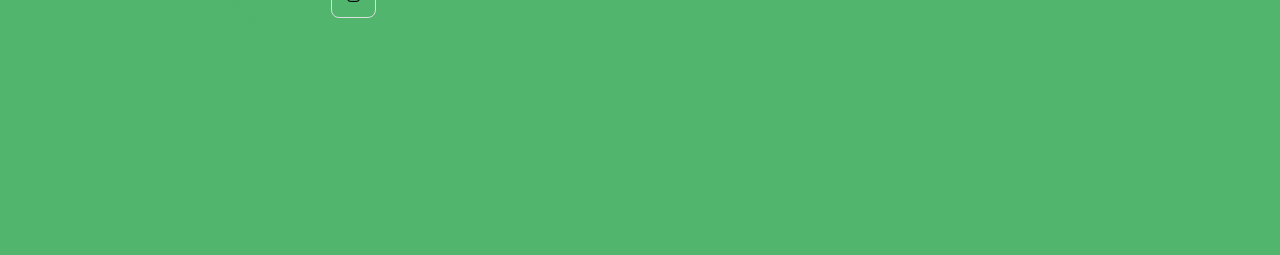
==== commit 723fd281: "se agregan imagenes para home" ====
--- a/en/index.html
+++ b/en/index.html
@@ -10,10 +10,10 @@
   <meta name="author" content="Themefisher">
   <link rel="shortcut icon" href="../images/wer/wer.png" type="image/x-icon">
   <link rel="icon" href="../images/wer/wer.png" type="image/x-icon">
-  <meta name="google-site-verification" content="i-1b7eYSiYSvjZGvm-wlaceYNkWP6E6uVuHiqd5Hs4w"/>
-  <meta name="google-site-verification" content="ogVzD0Gi9HVSVbUqjswqNiLDRD1t7KJ9L8RUyo-jdO0"/>
+  <meta name="google-site-verification" content="i-1b7eYSiYSvjZGvm-wlaceYNkWP6E6uVuHiqd5Hs4w" />
+  <meta name="google-site-verification" content="ogVzD0Gi9HVSVbUqjswqNiLDRD1t7KJ9L8RUyo-jdO0" />
   <!-- theme meta -->
-  <meta name="theme-name" content="wallet"/>
+  <meta name="theme-name" content="wallet" />
 
   <!-- # Google Fonts -->
   <link rel="preconnect" href="https://fonts.googleapis.com">
@@ -38,7 +38,7 @@
     <div id="navbar"></div>
 
     <script>
-      $(function(){
+      $(function () {
         $('#navbar').load('navbar.html')
       })
 
@@ -48,6 +48,7 @@
   <!-- /Navigation -->
 
 
+<<<<<<< HEAD
 <section class="bg-tertiary position-relative overflow-hidden py-4">
   <div class="container">
     <div class="row justify-content-end align-items-center rounded overflow-hidden" style="min-height: 460px; background: linear-gradient(90deg, rgba(255,255,255,0) 20%, rgba(255,255,255,.72) 58%, rgba(255,255,255,.88)), url('../images/wer/WhatsApp%20Image%202026-11-17%20at%2017.56.32%20(1).jpeg') center/cover no-repeat;">
@@ -93,65 +94,139 @@
           <p class="text-white text-uppercase bs-warning fw-bold mb-2">Date</p>
           <h1 class="bs-pink">Save the date!</h1>
           <div class="content mb-0 mt-3">
-          </div>
-        </div>
-      </div>
-      <div class="col-lg-8">
-        <div class="difference-of-us-item p-2 rounded mr-1 me-lg-4">
-          <div class="d-block d-sm-flex align-items-center m-2">
-            <!-- icono calendario -->
-            <div class="icon me-4 mb-4 mb-sm-0"> <i class="fas fa-sharp fa-calendar mt-4" style="font-size:40px; color: rgb(243, 233, 35);"></i>
+=======
+  <section class="bg-tertiary position-relative overflow-hidden">
+    <div class="container">
+      <div class="row align-items-center justify-content-center">
+        <!-- <div class="col-lg-4 mb-5 mb-lg-0">
+        <div class="block text-center text-lg-start pe-0 pe-xl-5">
+          <h1 class="mb-4">Workshop on Requirements Engineering</h1>
+        </div>
+      </div> -->
+        <div class="col-lg-12">
+          <div class="ps-lg-5 text-center">
+            <img loading="lazy" decoding="async" src="../images/wer/banner-en.jpg" alt="banner image" class="w-120">
+>>>>>>> 097bd6a3d2e20f19958ba999d80611e900cefbc8
+          </div>
+        </div>
+      </div>
+    </div>
+  </section>
+
+
+  <section class="about-section section-sm position-relative overflow-hidden">
+    <div class="container">
+      <div class="row align-items-center">
+        <div class="col-lg-7">
+          <div class="section-title">
+            <p class="text-primary text-uppercase fw-bold mb-3">About</p>
+            <h1>WER 2027</h1>
+            <p>WER is an important forum for discussion of relevant issues in the area of Requirements Engineering. The
+              workshop has been held annually since 1998, alternating among Latin American countries, Canada, Spain, and
+              Portugal.</p>
+
+            <p>WER is open to the submission of unpublished papers on research, teaching, and industry experience in the
+              field of Requirements Engineering. Although the workshop is based on scientific papers, it provides a
+              variety of tracks, activities, and presentations, as well as opportunities for valuable interactions and
+              networking among participants. WER proceedings are DBLP-indexed and published under ISBN. Additionally,
+              papers can be accessed at the <a class="text-primary"
+                href="https://werpapers.dimap.ufrn.br/">WERpapers</a> repository.</p>
+
+            <p>In 2027, in its thirtieth edition, WER will be held in Recife, Brazil.</p>
+            <p>For more information, contact <a class="text-primary"
+                href="mailto:organizacao.wer@gmail.com">organizacao.wer@gmail.com</a>. </p>
+          </div>
+        </div>
+        <div class="col-lg-5 text-center text-lg-end">
+          <img loading="lazy" decoding="async" src="../images/wer/logoWER_conAnio_vertical.png" alt="WER 2026"
+            class="img-fluid">
+        </div>
+      </div>
+    </div>
+  </section>
+
+  <section class="section bg-primary">
+    <div class="container ">
+      <div class="row align-items-center justify-content-between">
+        <div class="col-lg-4">
+          <div class="section-title">
+            <p class="text-white text-uppercase bs-warning fw-bold mb-2">Date</p>
+            <h1 class="bs-pink">Save the date!</h1>
+            <div class="content mb-0 mt-3">
             </div>
+<<<<<<< HEAD
             <!-- /icono calendario -->
             <div class="block">
               <h3 class="mb-3 text-warning">August 11–13, 2027</h3>
               <h4 class="mb-1 text-white">Universidade de Pernambuco (UPE)</h4>
               <h5>Recife, Brazil</h5>
+=======
+          </div>
+        </div>
+        <div class="col-lg-8">
+          <div class="difference-of-us-item p-2 rounded mr-1 me-lg-4">
+            <div class="d-block d-sm-flex align-items-center m-2">
+              <!-- icono calendario -->
+              <div class="icon me-4 mb-4 mb-sm-0"> <i class="fas fa-sharp fa-calendar mt-4"
+                  style="font-size:40px; color: rgb(243, 233, 35);"></i>
+              </div>
+              <!-- /icono calendario -->
+              <div class="block">
+                <h3 class="mb-3 text-warning">August 16-20th, 2027</h3>
+                <h4 class="mb-1 text-white">Escola Politécnica, Universidade de Pernambuco, Brazil</h4>
+                <h5>Rua Benfica, 455 - Madalena, Recife - Pernambuco, CEP: 50720-001, Brazil</h5>
+                <!--
+                <p><a class="text-white" href="https://www.frlp.utn.edu.ar/como-llegar" target="_blank">¿Cómo
+                    llegar?</a></p>-->
+              </div>
+>>>>>>> 097bd6a3d2e20f19958ba999d80611e900cefbc8
             </div>
           </div>
         </div>
       </div>
     </div>
-  </div>
-</section>
-<section class="about-section section-sm position-relative overflow-hidden">
-  <div class="container">
-    <div class="row align-items-center justify-content-between">
-      <div class="col-lg-7">
-        <div class="section-title">
-          <h3 class="text-success align-items-center">Important dates</h3>
-
-            <table class="table table-bordered text-center align-middle bg-white text-dark shadow-sm rounded" style="table-layout:auto;">
+  </section>
+  <section class="about-section section-sm position-relative overflow-hidden">
+    <div class="container">
+      <div class="row align-items-center justify-content-between">
+        <div class="col-lg-7">
+          <div class="section-title">
+            <!--
+            <h3 class="text-success align-items-center">Important dates</h3>
+
+            <table class="table table-bordered text-center align-middle bg-white text-dark shadow-sm rounded"
+              style="table-layout:auto;">
               <thead id="tabla-head"></thead>
               <tbody id="tabla-body"></tbody>
             </table>
 
             <script src="../js/generarTablaGenerico.js" defer></script>
-          </div>
-       </div>
-    </div>
-  </div>
-</section>
-
-<!-- footer -->
+            -->
+          </div>
+        </div>
+      </div>
+    </div>
+  </section>
+
+  <!-- footer -->
   <div id="footer"></div>
-    <script>
-      $(function(){
-        $('#footer').load('footer.html')
-      })
-    </script>
-<!-- footer -->
-
-
-<!-- # JS Plugins -->
-<script src="../plugins/jquery/jquery.min.js"></script>
-<script src="../plugins/bootstrap/bootstrap.min.js"></script>
-<script src="../plugins/slick/slick.min.js"></script>
-<script src="../plugins/scrollmenu/scrollmenu.min.js"></script>
-
-<!-- Main Script -->
-<script src="../js/script.js"></script>
+  <script>
+    $(function () {
+      $('#footer').load('footer.html')
+    })
+  </script>
+  <!-- footer -->
+
+
+  <!-- # JS Plugins -->
+  <script src="../plugins/jquery/jquery.min.js"></script>
+  <script src="../plugins/bootstrap/bootstrap.min.js"></script>
+  <script src="../plugins/slick/slick.min.js"></script>
+  <script src="../plugins/scrollmenu/scrollmenu.min.js"></script>
+
+  <!-- Main Script -->
+  <script src="../js/script.js"></script>
 
 </body>
 
-</html>
+</html>
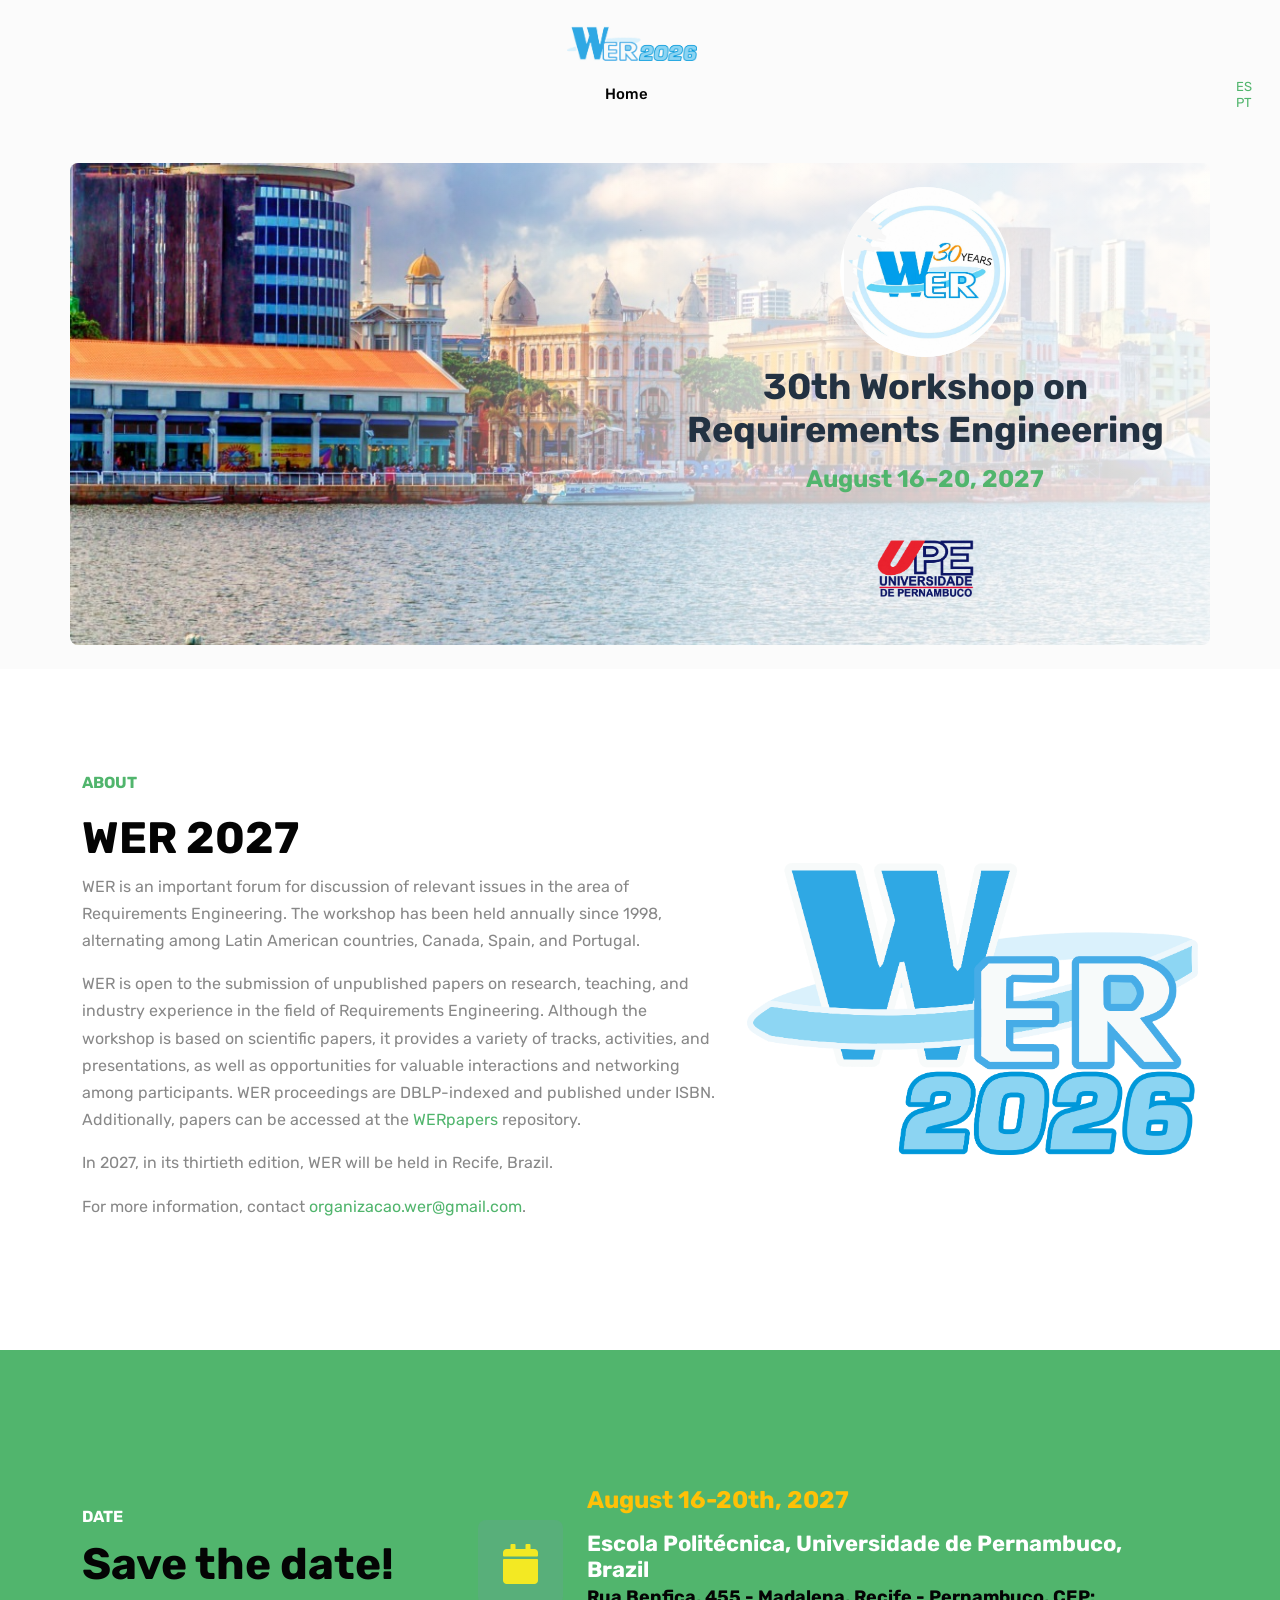
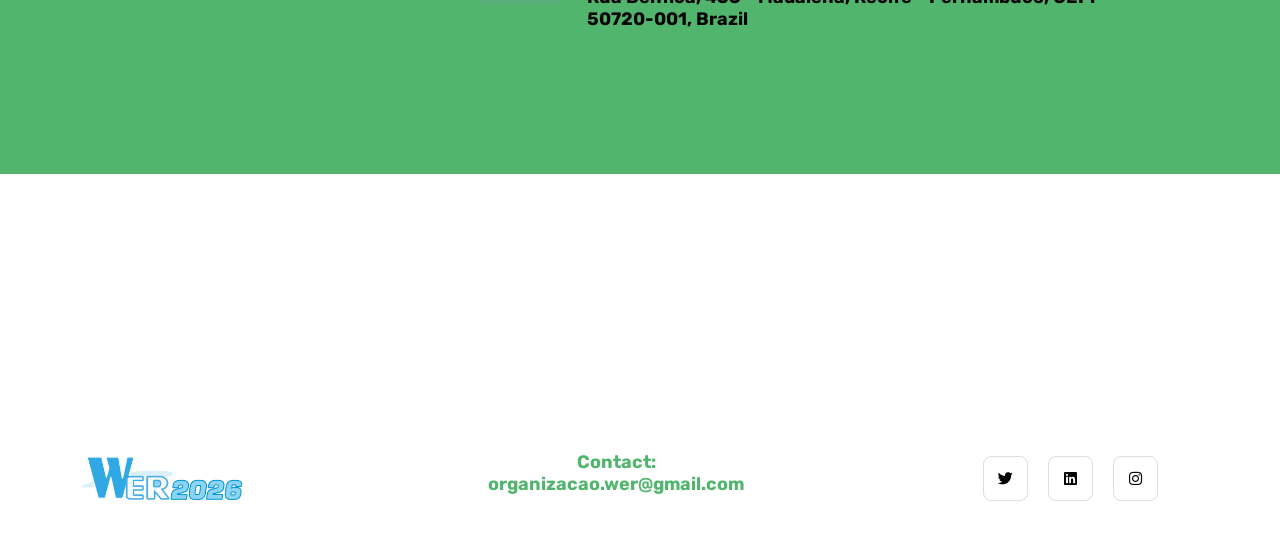
==== commit d2e67ae0: "Resolve index conflicts and reapply WER 2027 banners" ====
--- a/en/index.html
+++ b/en/index.html
@@ -48,66 +48,14 @@
   <!-- /Navigation -->
 
 
-<<<<<<< HEAD
-<section class="bg-tertiary position-relative overflow-hidden py-4">
-  <div class="container">
-    <div class="row justify-content-end align-items-center rounded overflow-hidden" style="min-height: 460px; background: linear-gradient(90deg, rgba(255,255,255,0) 20%, rgba(255,255,255,.72) 58%, rgba(255,255,255,.88)), url('../images/wer/WhatsApp%20Image%202026-11-17%20at%2017.56.32%20(1).jpeg') center/cover no-repeat;">
-      <div class="col-lg-6 text-center py-4 px-4">
-        <img loading="eager" decoding="async" src="../images/wer/WhatsApp%20Image%202026-11-17%20at%2017.56.31.jpeg" alt="WER 30 years" class="img-fluid mb-2" style="max-height: 170px;">
-        <h2 class="text-dark fw-bold mb-2">30th Workshop on Requirements Engineering</h2>
-        <p class="text-primary fw-bold fs-4 mb-3">August 11–13, 2027</p>
-        <img loading="lazy" decoding="async" src="../images/wer/upe-logo-integrado.png" alt="Universidade de Pernambuco (UPE)" class="img-fluid" style="max-height: 105px;">
-      </div>
-    </div>
-  </div>
-</section>
-
-
-<section class="about-section section-sm position-relative overflow-hidden">
-  <div class="container">
-    <div class="row align-items-center">
-      <div class="col-lg-7">
-        <div class="section-title">
-          <p class="text-primary text-uppercase fw-bold mb-3">About</p>
-          <h1>WER 2027</h1>
-          <p>WER is an important forum for discussion of relevant issues in the area of Requirements Engineering. The workshop has been held annually since 1998, alternating among Latin American countries, Canada, Spain, and Portugal.</p>
-
-          <p>WER is open to the submission of unpublished papers on research, teaching, and industry experience in the field of Requirements Engineering. Although the workshop is based on scientific papers, it provides a variety of tracks, activities, and presentations, as well as opportunities for valuable interactions and networking among participants. WER proceedings are DBLP-indexed and published under ISBN. Additionally, papers can be accessed at the <a class="text-primary" href="https://werpapers.dimap.ufrn.br/">WERpapers</a> repository.</p>
-
-          <p>In 2027, in its thirtieth edition, WER will be held in Recife, Brazil, at the Universidade de Pernambuco (UPE).</p>
-          <p>The event is held simultaneously with the Argentine Informatics Conference (55 JAIIO). </p>
-          <p>For more information, contact <a class="text-primary" href="mailto:organizacao.wer@gmail.com">organizacao.wer@gmail.com</a>. </p>
-        </div>
-      </div>
-      <div class="col-lg-5 text-center text-lg-end">
-        <img loading="lazy" decoding="async" src="../images/wer/WhatsApp%20Image%202026-11-17%20at%2017.56.31.jpeg" alt="WER 30 years logo" class="img-fluid">
-      </div>
-    </div>
-  </div>
-</section>
-
-<section class="section bg-primary">
-  <div class="container ">
-    <div class="row align-items-center justify-content-between">
-      <div class="col-lg-4">
-        <div class="section-title">
-          <p class="text-white text-uppercase bs-warning fw-bold mb-2">Date</p>
-          <h1 class="bs-pink">Save the date!</h1>
-          <div class="content mb-0 mt-3">
-=======
-  <section class="bg-tertiary position-relative overflow-hidden">
+  <section class="bg-tertiary position-relative overflow-hidden py-4">
     <div class="container">
-      <div class="row align-items-center justify-content-center">
-        <!-- <div class="col-lg-4 mb-5 mb-lg-0">
-        <div class="block text-center text-lg-start pe-0 pe-xl-5">
-          <h1 class="mb-4">Workshop on Requirements Engineering</h1>
-        </div>
-      </div> -->
-        <div class="col-lg-12">
-          <div class="ps-lg-5 text-center">
-            <img loading="lazy" decoding="async" src="../images/wer/banner-en.jpg" alt="banner image" class="w-120">
->>>>>>> 097bd6a3d2e20f19958ba999d80611e900cefbc8
-          </div>
+      <div class="row justify-content-end align-items-center rounded overflow-hidden" style="min-height: 460px; background: linear-gradient(90deg, rgba(255,255,255,0) 20%, rgba(255,255,255,.72) 58%, rgba(255,255,255,.88)), url('../images/wer/WhatsApp%20Image%202026-11-17%20at%2017.56.32%20(1).jpeg') center/cover no-repeat;">
+        <div class="col-lg-6 text-center py-4 px-4">
+          <img loading="eager" decoding="async" src="../images/wer/WhatsApp%20Image%202026-11-17%20at%2017.56.31.jpeg" alt="WER 30 years" class="img-fluid mb-2" style="width: 170px; height: 170px; object-fit: contain; border-radius: 50%; background: #fff;">
+          <h2 class="text-dark fw-bold mb-2">30th Workshop on Requirements Engineering</h2>
+          <p class="text-primary fw-bold fs-4 mb-3">August 16–20, 2027</p>
+          <img loading="lazy" decoding="async" src="../images/wer/upe-logo-integrado.png" alt="Universidade de Pernambuco (UPE)" class="img-fluid" style="max-height: 105px;">
         </div>
       </div>
     </div>
@@ -154,13 +102,6 @@
             <h1 class="bs-pink">Save the date!</h1>
             <div class="content mb-0 mt-3">
             </div>
-<<<<<<< HEAD
-            <!-- /icono calendario -->
-            <div class="block">
-              <h3 class="mb-3 text-warning">August 11–13, 2027</h3>
-              <h4 class="mb-1 text-white">Universidade de Pernambuco (UPE)</h4>
-              <h5>Recife, Brazil</h5>
-=======
           </div>
         </div>
         <div class="col-lg-8">
@@ -179,7 +120,6 @@
                 <p><a class="text-white" href="https://www.frlp.utn.edu.ar/como-llegar" target="_blank">¿Cómo
                     llegar?</a></p>-->
               </div>
->>>>>>> 097bd6a3d2e20f19958ba999d80611e900cefbc8
             </div>
           </div>
         </div>
@@ -229,4 +169,4 @@
 
 </body>
 
-</html>+</html>
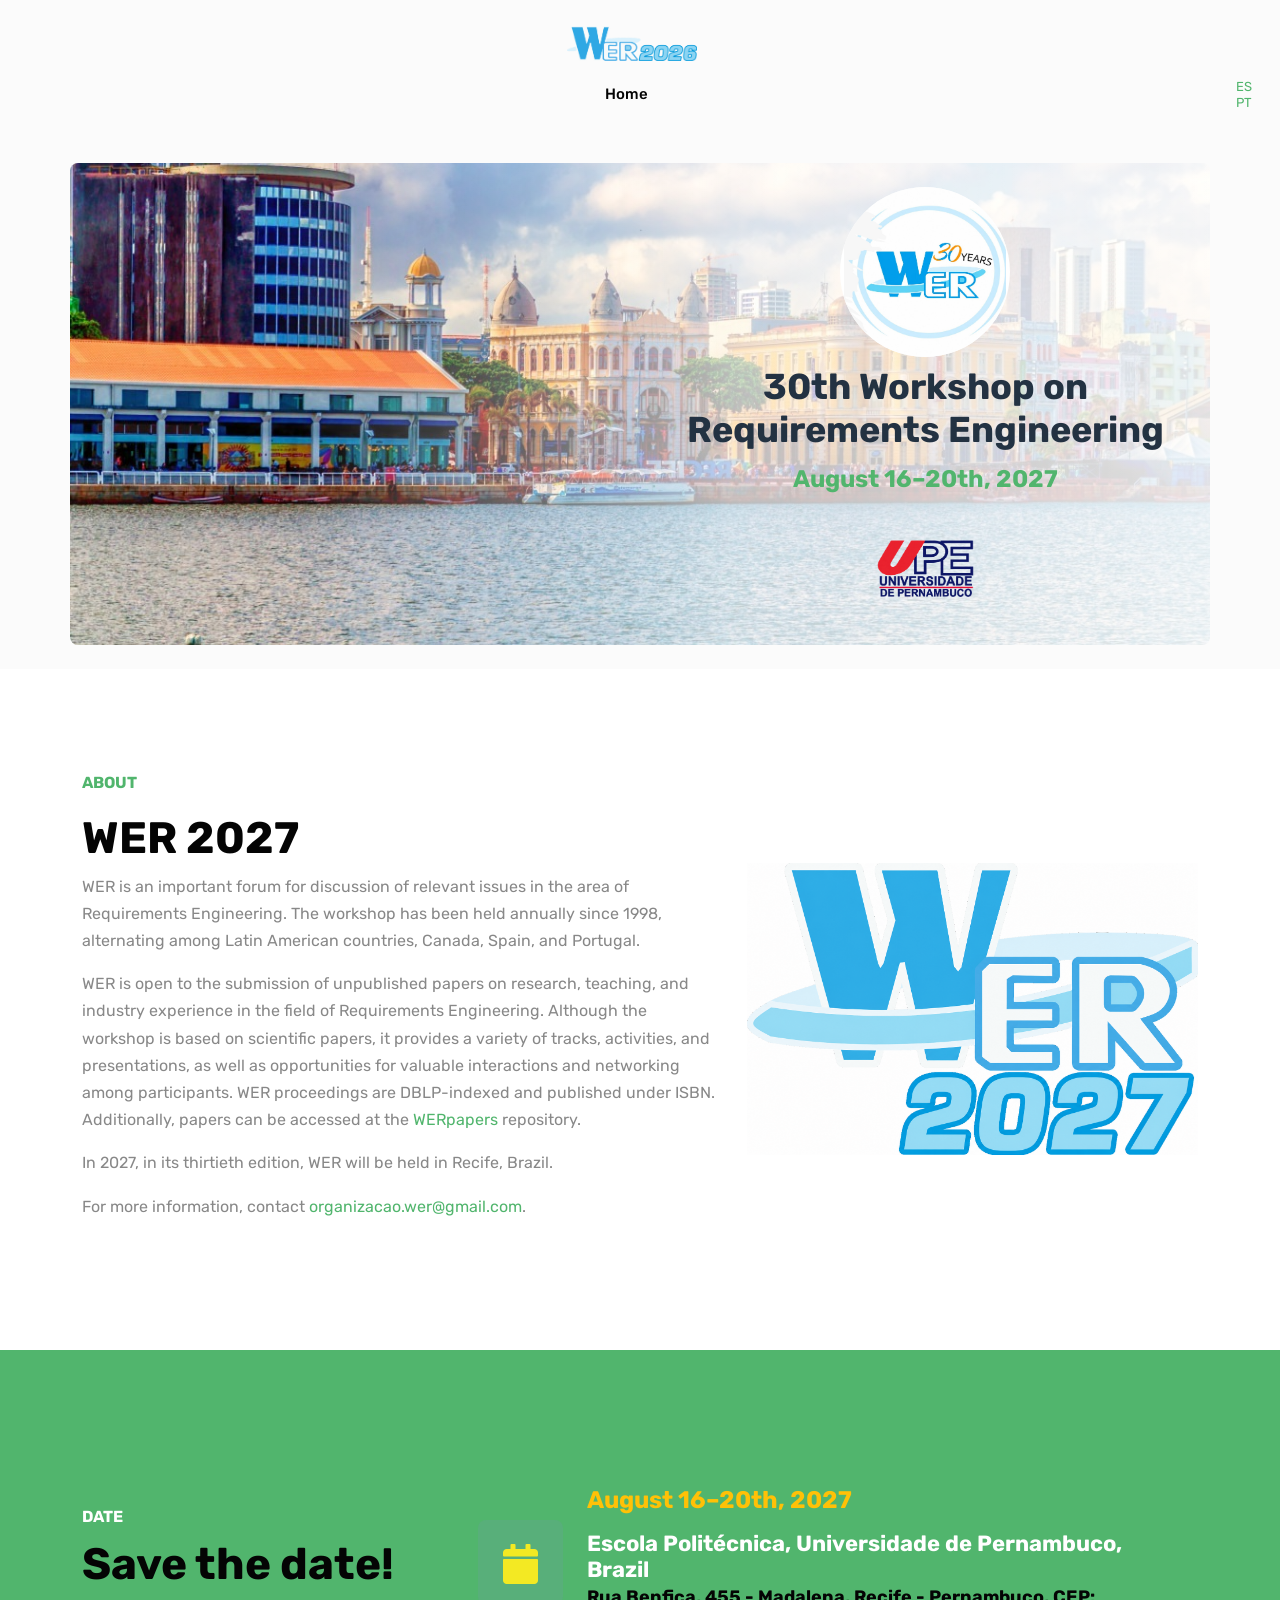
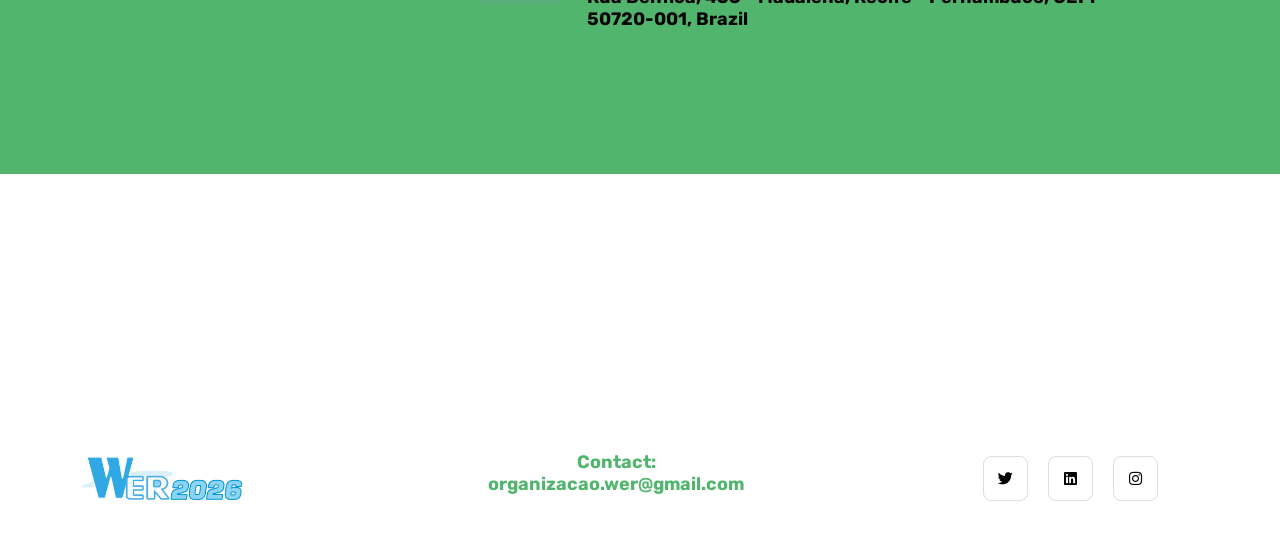
==== commit 9970e870: "Update WER 2027 logo and English dates" ====
--- a/en/index.html
+++ b/en/index.html
@@ -54,7 +54,7 @@
         <div class="col-lg-6 text-center py-4 px-4">
           <img loading="eager" decoding="async" src="../images/wer/WhatsApp%20Image%202026-11-17%20at%2017.56.31.jpeg" alt="WER 30 years" class="img-fluid mb-2" style="width: 170px; height: 170px; object-fit: contain; border-radius: 50%; background: #fff;">
           <h2 class="text-dark fw-bold mb-2">30th Workshop on Requirements Engineering</h2>
-          <p class="text-primary fw-bold fs-4 mb-3">August 16–20, 2027</p>
+          <p class="text-primary fw-bold fs-4 mb-3">August 16–20th, 2027</p>
           <img loading="lazy" decoding="async" src="../images/wer/upe-logo-integrado.png" alt="Universidade de Pernambuco (UPE)" class="img-fluid" style="max-height: 105px;">
         </div>
       </div>
@@ -86,7 +86,7 @@
           </div>
         </div>
         <div class="col-lg-5 text-center text-lg-end">
-          <img loading="lazy" decoding="async" src="../images/wer/logoWER_conAnio_vertical.png" alt="WER 2026"
+          <img loading="lazy" decoding="async" src="../images/wer/logoWER_2027_vertical.png" alt="WER 2027"
             class="img-fluid">
         </div>
       </div>
@@ -113,7 +113,7 @@
               </div>
               <!-- /icono calendario -->
               <div class="block">
-                <h3 class="mb-3 text-warning">August 16-20th, 2027</h3>
+                <h3 class="mb-3 text-warning">August 16–20th, 2027</h3>
                 <h4 class="mb-1 text-white">Escola Politécnica, Universidade de Pernambuco, Brazil</h4>
                 <h5>Rua Benfica, 455 - Madalena, Recife - Pernambuco, CEP: 50720-001, Brazil</h5>
                 <!--
